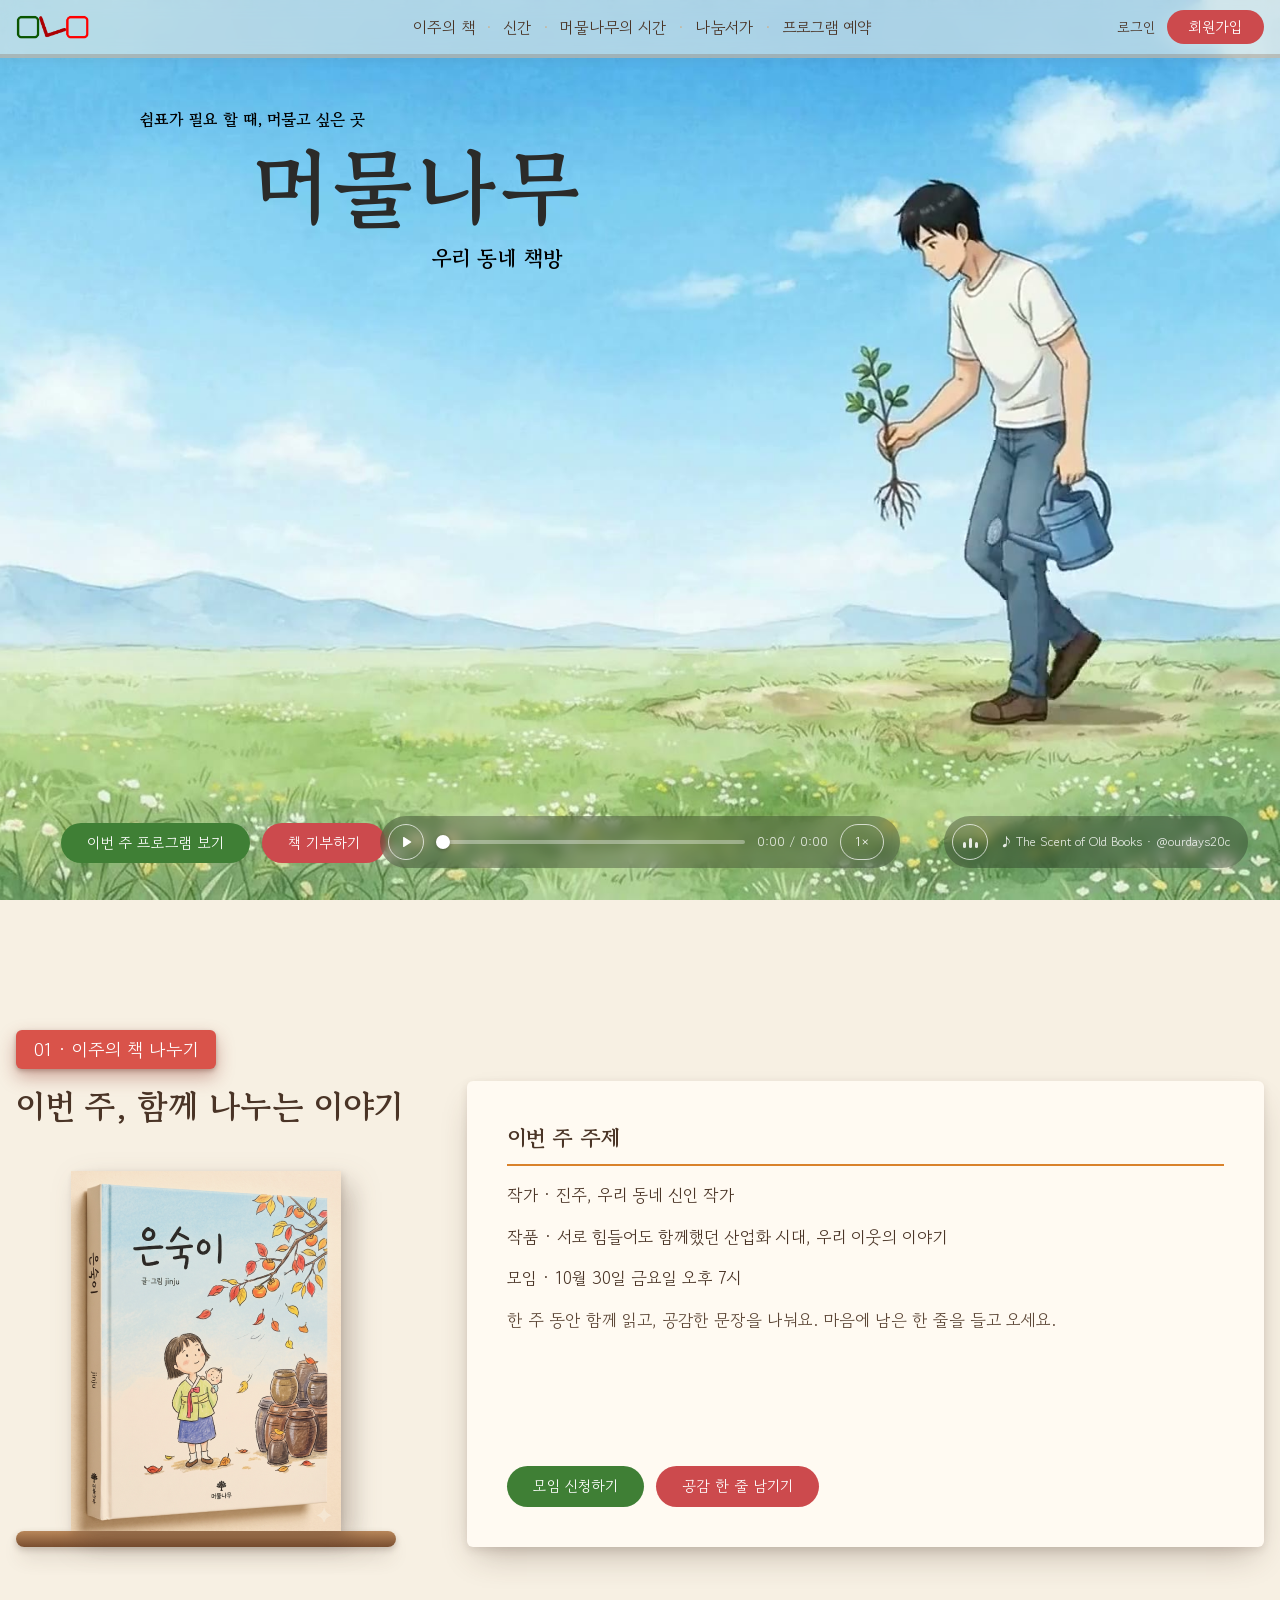
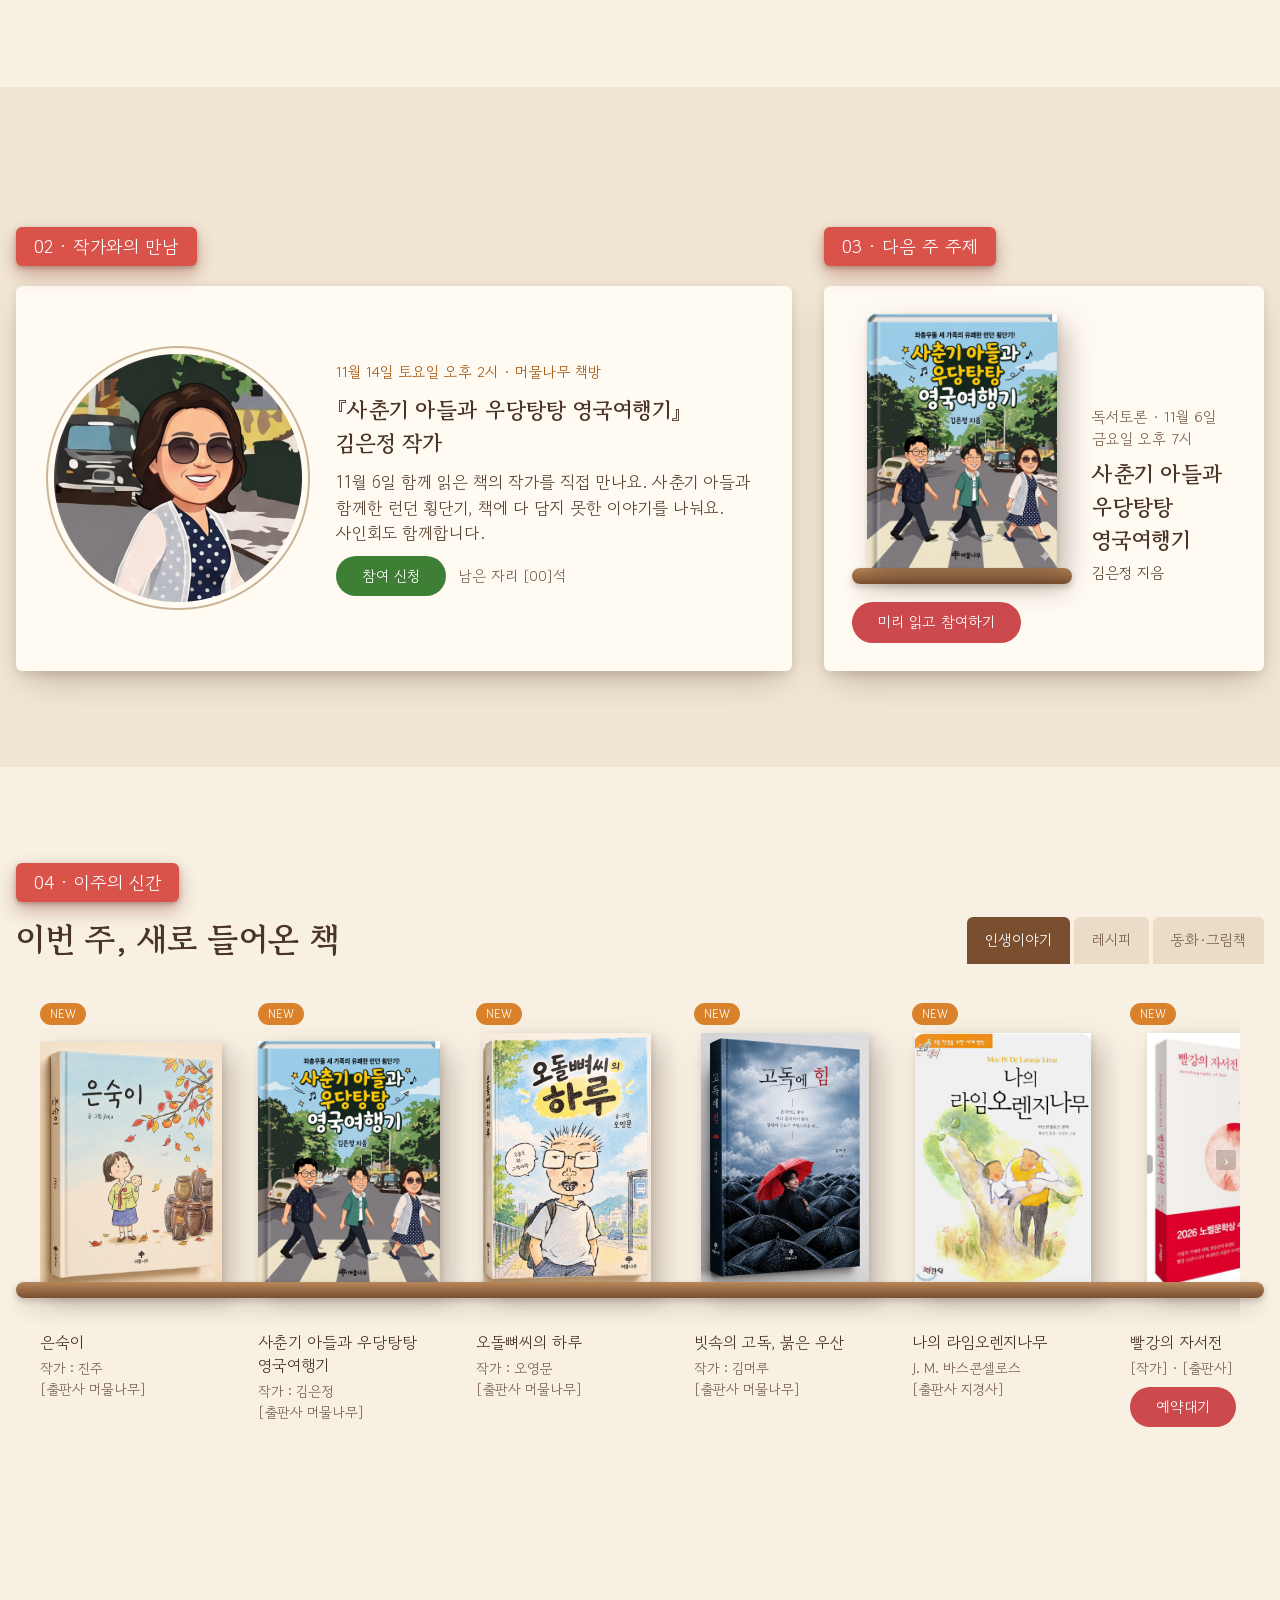
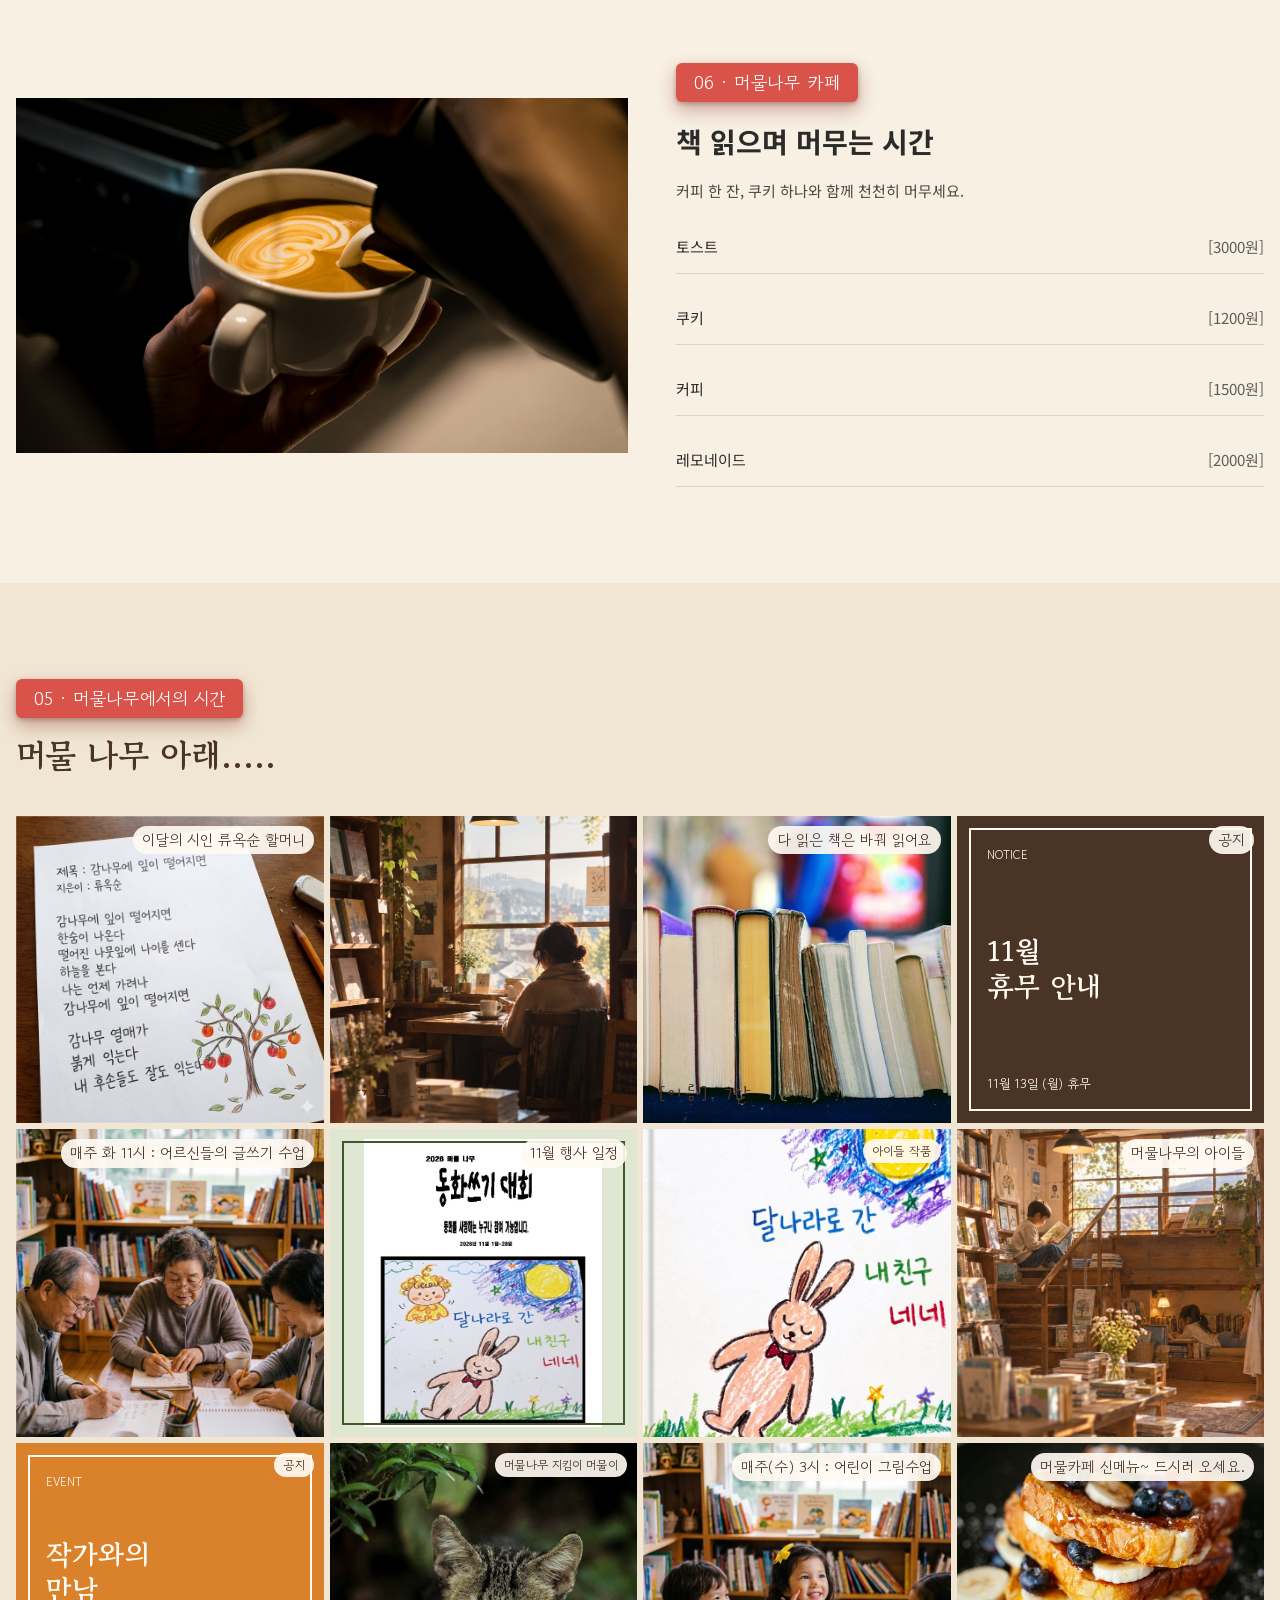
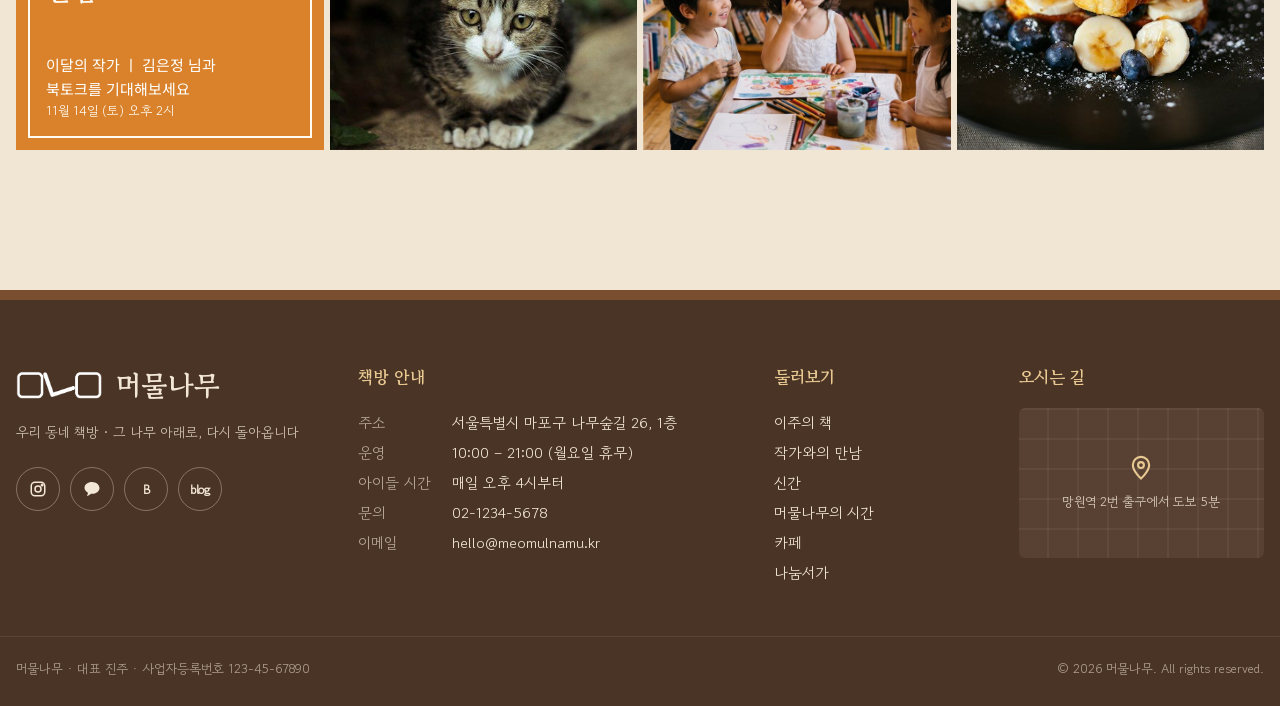
==== index.html @ c55bb8bb "Hero: transparent header band, video controls, keep sky in frame - Header floats over the hero as a " ====
<!doctype html>
<html lang="ko">
<head>
  <meta charset="utf-8">
  <meta name="viewport" content="width=device-width, initial-scale=1">
  <title>머물나무 · 우리 동네 책방</title>
  <meta name="description" content="쉼표가 필요할 때 머물고 싶은 곳, 우리 동네 책방 머물나무">
  <link rel="preconnect" href="https://fonts.googleapis.com">
  <link rel="preconnect" href="https://fonts.gstatic.com" crossorigin>
  <link href="https://fonts.googleapis.com/css2?family=Gowun+Batang:wght@400;700&family=Gowun+Dodum&family=Gaegu&family=Noto+Sans+KR:wght@400;700&display=swap" rel="stylesheet">
  <link rel="stylesheet" href="css/style.css">
</head>
<body>

  <!-- Header -->
  <header class="site-header is-over-hero">
    <div class="container header-inner">
      <a href="#" class="brand" aria-label="머물나무 홈">
        <img src="images/logo/logo-meomul-mark.png" alt="머물나무">
      </a>
      <nav class="gnb" aria-label="주요 메뉴">
        <a href="#this-week">이주의 책</a>
        <a href="#new-books">신간</a>
        <a href="#under-tree">머물나무의 시간</a>
        <a href="#">나눔서가</a>
        <a href="#author">프로그램 예약</a>
      </nav>
      <div class="header-actions">
        <a href="#" class="link-login">로그인</a>
        <a href="#" class="btn btn-red btn-sm">회원가입</a>
      </div>
    </div>
  </header>

  <!-- Hero -->
  <section class="hero">
    <video class="hero-media" autoplay muted loop playsinline preload="auto"
           poster="images/illustrations/hero-video-poster.jpg" aria-hidden="true">
      <source src="videos/hero-meomul-1080-web.mp4" type="video/mp4">
    </video>
    <div class="hero-copy">
      <p class="hero-tagline">쉼표가 필요 할 때, 머물고 싶은 곳</p>
      <h1 class="hero-title">머물나무</h1>
      <p class="hero-sub">우리 동네 책방</p>
    </div>
    <div class="hero-actions">
      <a href="#under-tree" class="btn btn-green">이번 주 프로그램 보기</a>
      <a href="#" class="btn btn-red">책 기부하기</a>
    </div>
    <button type="button" class="sound-bar" aria-pressed="false" aria-label="소리 켜기" title="소리 켜기">
      <span class="sound-icon" aria-hidden="true"><i></i><i></i><i></i></span>
      <span class="sound-info"><span>♪ The Scent of Old Books · @ourdays20c</span></span>
    </button>
    <audio class="hero-audio" src="videos/the-scent-of-old-books.mp3" loop preload="metadata"></audio>
    <div class="video-bar">
      <button type="button" class="vb-play" aria-label="영상 일시정지" title="일시정지">
        <svg class="i-pause" width="14" height="14" viewBox="0 0 24 24" fill="currentColor" aria-hidden="true"><rect x="5" y="4" width="5" height="16" rx="1"/><rect x="14" y="4" width="5" height="16" rx="1"/></svg>
        <svg class="i-play" width="14" height="14" viewBox="0 0 24 24" fill="currentColor" aria-hidden="true"><path d="M7 4.5v15a1 1 0 0 0 1.5.86l12-7.5a1 1 0 0 0 0-1.72l-12-7.5A1 1 0 0 0 7 4.5z"/></svg>
      </button>
      <input type="range" class="vb-seek" min="0" max="1000" value="0" step="1" aria-label="영상 위치">
      <span class="vb-time">0:00 / 0:00</span>
      <button type="button" class="vb-speed" aria-label="재생 속도 1배" title="재생 속도">1×</button>
    </div>
  </section>

  <!-- 01 This week -->
  <section id="this-week" class="section section-cream">
    <div class="container week-layout">
      <div class="week-left">
        <span class="label">01 · 이주의 책 나누기</span>
        <h2 class="section-title">이번 주, 함께 나누는 이야기</h2>
        <div class="shelf-book">
          <img src="images/books/book-eunsuki.png" alt="은숙이 표지">
          <div class="shelf"></div>
        </div>
      </div>
      <div class="card week-card">
        <h3 class="week-card-title">이번 주 주제</h3>
        <ul class="week-info">
          <li>작가 · 진주, 우리 동네 신인 작가</li>
          <li>작품 · 서로 힘들어도 함께했던 산업화 시대, 우리 이웃의 이야기</li>
          <li>모임 · 10월 30일 금요일 오후 7시</li>
          <li>한 주 동안 함께 읽고, 공감한 문장을 나눠요. 마음에 남은 한 줄을 들고 오세요.</li>
        </ul>
        <div class="btn-row">
          <a href="#" class="btn btn-green">모임 신청하기</a>
          <a href="#" class="btn btn-red">공감 한 줄 남기기</a>
        </div>
      </div>
    </div>
  </section>

  <!-- 02 Author / 03 Next week -->
  <section id="author" class="section section-sand">
    <div class="container author-layout">
      <div>
        <span class="label">02 · 작가와의 만남</span>
        <div class="card author-card">
          <img class="author-photo" src="images/illustrations/author-kim-eunjeong.png" alt="김은정 작가 일러스트">
          <div class="author-body">
            <p class="meta">11월 14일 토요일 오후 2시 · 머물나무 책방</p>
            <h3 class="card-title">『사춘기 아들과 우당탕탕 영국여행기』<br>김은정 작가</h3>
            <p class="desc">11월 6일 함께 읽은 책의 작가를 직접 만나요. 사춘기 아들과 함께한 런던 횡단기, 책에 다 담지 못한 이야기를 나눠요. 사인회도 함께합니다.</p>
            <div class="btn-row">
              <a href="#" class="btn btn-green">참여 신청</a>
              <span class="seats">남은 자리 [00]석</span>
            </div>
          </div>
        </div>
      </div>

      <div>
        <span class="label">03 · 다음 주 주제</span>
        <div class="card next-card">
          <div class="next-top">
            <div class="shelf-book shelf-book-sm">
              <img src="images/books/book-uk-travel.png" alt="사춘기 아들과 우당탕탕 영국여행기 표지">
              <div class="shelf"></div>
            </div>
            <div class="next-info">
              <p class="meta">독서토론 · 11월 6일 금요일 오후 7시</p>
              <h3 class="card-title">사춘기 아들과 우당탕탕 영국여행기</h3>
              <p class="author-name">김은정 지음</p>
            </div>
          </div>
          <a href="#" class="btn btn-red">미리 읽고 참여하기</a>
        </div>
      </div>
    </div>
  </section>

  <!-- 04 New books -->
  <section id="new-books" class="section section-cream">
    <div class="container">
      <div class="section-head">
        <div>
          <span class="label">04 · 이주의 신간</span>
          <h2 class="section-title">이번 주, 새로 들어온 책</h2>
        </div>
        <div class="book-tabs" role="tablist">
          <button type="button" class="book-tab is-active" data-cat="life">인생이야기</button>
          <button type="button" class="book-tab" data-cat="recipe">레시피</button>
          <button type="button" class="book-tab" data-cat="kids">동화·그림책</button>
        </div>
      </div>

      <div class="bookshelf">
        <div class="book-track">
          <article class="book" data-cat="life">
            <span class="badge-new">NEW</span>
            <div class="book-cover"><img src="images/books/book-eunsuki.png" alt=""></div>
            <h3>은숙이</h3>
            <p>작가 : 진주<br>[출판사 머물나무]</p>
          </article>
          <article class="book" data-cat="life">
            <span class="badge-new">NEW</span>
            <div class="book-cover"><img src="images/books/book-uk-travel.png" alt=""></div>
            <h3>사춘기 아들과 우당탕탕 영국여행기</h3>
            <p>작가 : 김은정<br>[출판사 머물나무]</p>
          </article>
          <article class="book" data-cat="life">
            <span class="badge-new">NEW</span>
            <div class="book-cover"><img src="images/books/book-odolbbyeo-morning.png" alt=""></div>
            <h3>오돌뼈씨의 하루</h3>
            <p>작가 : 오영문<br>[출판사 머물나무]</p>
          </article>
          <article class="book" data-cat="life">
            <span class="badge-new">NEW</span>
            <div class="book-cover"><img src="images/books/book-red-umbrella.png" alt=""></div>
            <h3>빗속의 고독, 붉은 우산</h3>
            <p>작가 : 김머루<br>[출판사 머물나무]</p>
          </article>
          <article class="book" data-cat="life">
            <span class="badge-new">NEW</span>
            <div class="book-cover"><img src="images/books/book-sweet-orange-tree.png" alt=""></div>
            <h3>나의 라임오렌지나무</h3>
            <p>J. M. 바스콘셀로스<br>[출판사 지경사]</p>
          </article>
          <article class="book" data-cat="life">
            <span class="badge-new">NEW</span>
            <div class="book-cover"><img src="images/books/book-autobiography-of-red.png" alt=""></div>
            <h3>빨강의 자서전</h3>
            <p>[작가] · [출판사]</p>
            <a href="#" class="btn btn-red">예약대기</a>
          </article>
          <article class="book" data-cat="kids">
            <span class="badge-new">NEW</span>
            <div class="book-cover"><img src="images/books/book-petit-nicolas.png" alt=""></div>
            <h3>앙코르 꼬마 니콜라</h3>
            <p>르네 고시니 · 장자크 상페<br>[출판사 문학동네]</p>
          </article>
          <article class="book" data-cat="life">
            <span class="badge-new">NEW</span>
            <div class="book-cover"><img src="images/books/book-boys-into-literature.png" alt=""></div>
            <h3>이렇게까지 문학에 빠진 소년들</h3>
            <p>[작가] · [출판사]</p>
          </article>
          <article class="book" data-cat="recipe">
            <span class="badge-new">NEW</span>
            <div class="book-cover"><img src="images/books/book-snail-restaurant.png" alt=""></div>
            <h3>달팽이 식당</h3>
            <p>오가와 이토<br>[출판사]</p>
          </article>
        </div>
        <button type="button" class="shelf-next" aria-label="다음 책 보기">›</button>
        <div class="shelf shelf-long"></div>
      </div>
      <p class="empty-msg" hidden>이 분류의 신간은 곧 채워질 예정이에요.</p>
    </div>
  </section>

  <!-- 06 Cafe -->
  <section id="cafe" class="section section-cream cafe">
    <div class="cafe-layout">
      <div class="cafe-photo">
        <img src="images/photos/cafe-latte-art.png" alt="라떼 아트를 그리는 커피 한 잔">
      </div>
      <div class="cafe-body">
        <span class="label">06 · 머물나무 카페</span>
        <h2 class="cafe-title">책 읽으며 머무는 시간</h2>
        <p class="cafe-lead">커피 한 잔, 쿠키 하나와 함께 천천히 머무세요.</p>
        <ul class="menu-list">
          <li><span>토스트</span><span>[3000원]</span></li>
          <li><span>쿠키</span><span>[1200원]</span></li>
          <li><span>커피</span><span>[1500원]</span></li>
          <li><span>레모네이드</span><span>[2000원]</span></li>
        </ul>
      </div>
    </div>
  </section>

  <!-- 05 Under the tree -->
  <section id="under-tree" class="section section-sand under-tree">
    <div class="container">
      <span class="label">05 · 머물나무에서의 시간</span>
      <h2 class="section-title">머물 나무 아래.....</h2>

      <div class="tile-grid">
        <article class="tile">
          <img src="images/tiles/tile-program-grandma-poem.jpg" alt="류옥순 할머니가 쓴 시 「감나무에 잎이 떨어지면」">
          <span class="tag tag-lg">이달의 시인 류옥순 할머니</span>
        </article>
        <article class="tile">
          <img src="images/tiles/tile-stay-window-reading.jpg" alt="창가에 앉아 책을 읽는 손님">
          <p class="hand">창가의 오전</p>
        </article>
        <article class="tile">
          <img src="images/tiles/tile-kids-book-swap.jpg" alt="나란히 꽂힌 헌책들">
          <span class="tag tag-lg">다 읽은 책은 바꿔 읽어요</span>
          <p class="hand">[이름], 7살</p>
        </article>
        <article class="tile tile-poster t-dark">
          <span class="tag tag-lg">공지</span>
          <p class="tile-kicker">NOTICE</p>
          <h3>11월<br>휴무 안내</h3>
          <p class="tile-foot">11월 13일 (월) 휴무</p>
        </article>

        <article class="tile">
          <img src="images/tiles/tile-stay-seniors-writing-class.jpg" alt="책방에서 글쓰기 수업을 하는 어르신들">
          <span class="tag tag-lg">매주 화 11시 : 어르신들의 글쓰기 수업</span>
        </article>
        <article class="tile tile-contest">
          <img src="images/tiles/tile-program-fairytale-contest.jpg" alt="2026 머물나무 동화쓰기 대회 포스터">
          <span class="tag tag-lg">11월 행사 일정</span>
        </article>
        <article class="tile">
          <img src="images/tiles/tile-kids-rabbit-drawing.jpg" alt="아이가 그린 「달나라로 간 내 친구 네네」 토끼 그림">
          <span class="tag">아이들 작품</span>
        </article>
        <article class="tile">
          <img src="images/tiles/tile-stay-kids-reading-loft.jpg" alt="책방 다락에서 책을 읽는 아이들">
          <span class="tag tag-lg">머물나무의 아이들</span>
        </article>

        <article class="tile tile-poster t-orange">
          <span class="tag">공지</span>
          <p class="tile-kicker">EVENT</p>
          <h3>작가와의<br>만남</h3>
          <p class="tile-note">이달의 작가 ㅣ 김은정 님과<br>북토크를 기대해보세요</p>
          <p class="tile-foot">11월 14일 (토) 오후 2시</p>
        </article>
        <article class="tile">
          <img src="images/tiles/tile-kids-cat-meomuri.jpg" alt="책방 고양이 머물이">
          <span class="tag">머물나무 지킴이 머물이</span>
        </article>
        <article class="tile">
          <img src="images/tiles/tile-program-kids-drawing-class.jpg" alt="그림 수업 중인 아이들">
          <span class="tag tag-lg">매주(수) 3시 : 어린이 그림수업</span>
        </article>
        <article class="tile">
          <img src="images/tiles/tile-stay-cafe-french-toast.jpg" alt="블루베리와 바나나를 올린 프렌치토스트">
          <span class="tag tag-lg">머물카페 신메뉴~ 드시러 오세요.</span>
        </article>
      </div>
    </div>
  </section>

  <!-- Footer -->
  <footer class="site-footer">
    <div class="container footer-inner">
      <div class="footer-col footer-about">
        <a href="#" class="footer-logo">
          <img src="images/logo/logo-meomul-mark.png" alt="">
          <span>머물나무</span>
        </a>
        <p class="footer-slogan">우리 동네 책방 · 그 나무 아래로, 다시 돌아옵니다</p>
        <ul class="footer-social">
          <li>
            <a href="#" aria-label="인스타그램 @meomul_namu" title="인스타그램">
              <svg width="18" height="18" viewBox="0 0 24 24" fill="none" stroke="currentColor" stroke-width="2" aria-hidden="true"><rect x="3" y="3" width="18" height="18" rx="5"/><circle cx="12" cy="12" r="4"/><circle cx="17.5" cy="6.5" r="1" fill="currentColor"/></svg>
            </a>
          </li>
          <li>
            <a href="#" aria-label="카카오톡 채널" title="카카오톡 채널">
              <svg width="20" height="20" viewBox="0 0 24 24" fill="currentColor" aria-hidden="true"><path d="M12 3.5c-5 0-9 3.1-9 7 0 2.5 1.7 4.7 4.2 6l-1 3.6c-.1.3.3.6.6.4l4.2-2.8c.3 0 .7.1 1 .1 5 0 9-3.1 9-7s-4-7.3-9-7.3z"/></svg>
            </a>
          </li>
          <li>
            <a href="#" aria-label="네이버 밴드" title="네이버 밴드">
              <span class="social-text">B</span>
            </a>
          </li>
          <li>
            <a href="#" aria-label="네이버 블로그" title="블로그">
              <span class="social-text">blog</span>
            </a>
          </li>
        </ul>
      </div>

      <div class="footer-col">
        <h2 class="footer-title">책방 안내</h2>
        <dl class="footer-info">
          <div><dt>주소</dt><dd>서울특별시 마포구 나무숲길 26, 1층</dd></div>
          <div><dt>운영</dt><dd>10:00 – 21:00 (월요일 휴무)</dd></div>
          <div><dt>아이들 시간</dt><dd>매일 오후 4시부터</dd></div>
          <div><dt>문의</dt><dd><a href="tel:0212345678">02-1234-5678</a></dd></div>
          <div><dt>이메일</dt><dd><a href="mailto:hello@meomulnamu.kr">hello@meomulnamu.kr</a></dd></div>
        </dl>
      </div>

      <div class="footer-col">
        <h2 class="footer-title">둘러보기</h2>
        <ul class="footer-links">
          <li><a href="#this-week">이주의 책</a></li>
          <li><a href="#author">작가와의 만남</a></li>
          <li><a href="#new-books">신간</a></li>
          <li><a href="#under-tree">머물나무의 시간</a></li>
          <li><a href="#cafe">카페</a></li>
          <li><a href="#">나눔서가</a></li>
        </ul>
      </div>

      <div class="footer-col">
        <h2 class="footer-title">오시는 길</h2>
        <a href="#" class="footer-map" aria-label="지도에서 머물나무 위치 보기">
          <svg width="28" height="28" viewBox="0 0 24 24" fill="none" stroke="currentColor" stroke-width="1.8" aria-hidden="true"><path d="M12 21s-7-6.2-7-11.5A7 7 0 0 1 19 9.5C19 14.8 12 21 12 21z"/><circle cx="12" cy="9.5" r="2.5"/></svg>
          <span>망원역 2번 출구에서 도보 5분</span>
        </a>
      </div>
    </div>

    <div class="container footer-bottom">
      <p>머물나무 · 대표 진주 · 사업자등록번호 123-45-67890</p>
      <p>© 2026 머물나무. All rights reserved.</p>
    </div>
  </footer>

  <script src="js/main.js"></script>
</body>
</html>
---- css/style.css ----
/* ===== Tokens ===== */
:root {
  --cream: #f7f0e3;
  --sand: #f1e6d4;
  --card: #fffaf2;
  --ink: #4a3426;
  --ink-body: #5c4636;
  --ink-soft: #7a6150;
  --brown: #7a4f30;
  --brown-dark: #4a3426;
  --olive: #5f7a3c;
  --green: #0a5500;
  --red: #ac0004;
  --orange: #d9822b;
  --line: #e4d6c2;

  --serif: "Gowun Batang", serif;
  --sans: "Gowun Dodum", "Apple SD Gothic Neo", "Malgun Gothic", sans-serif;
  --noto: "Noto Sans KR", "Apple SD Gothic Neo", "Malgun Gothic", sans-serif;
  --hand: "Gaegu", cursive;

  --container: 1320px;
  --radius: 6px;
  /* buttons: green = main action, red = secondary action */
  --btn-green: #3f7f35;
  --btn-red: #cc4a4d;
  --label-bg: #d9534a;
  /* elevation: card > book cover > shelf */
  --shadow-card: 0 16px 32px -10px rgba(74, 51, 38, .32), 0 3px 8px rgba(74, 51, 38, .12);
  --shadow-book: drop-shadow(10px 12px 14px rgba(74, 51, 38, .26)) drop-shadow(2px 3px 3px rgba(74, 51, 38, .16));
  --shadow-shelf: 0 12px 20px -6px rgba(74, 51, 38, .45), 0 3px 6px rgba(74, 51, 38, .25);
  --shadow-label: 0 8px 18px rgba(140, 45, 35, .38), 0 2px 4px rgba(74, 51, 38, .3);
  --header-h: 58px; /* incl. 4px bottom border */
}

/* ===== Base ===== */
*, *::before, *::after { box-sizing: border-box; }
html { scroll-behavior: smooth; }
body {
  overflow-x: clip;
  margin: 0;
  background: var(--cream);
  color: var(--ink);
  font-family: var(--sans);
  font-size: 16px;
  line-height: 1.5;
  word-break: keep-all;
  -webkit-font-smoothing: antialiased;
}
img { display: block; max-width: 100%; }
a { color: inherit; text-decoration: none; }
button { font: inherit; color: inherit; cursor: pointer; }
h1, h2, h3, p, ul, ol { margin: 0; }
ul, ol { padding: 0; list-style: none; }

.container {
  width: 100%;
  max-width: calc(var(--container) + 32px);
  margin: 0 auto;
  padding: 0 16px;
}

/* ===== Buttons ===== */
.btn {
  display: inline-flex;
  align-items: center;
  justify-content: center;
  padding: 9px 26px;
  border: 0;
  border-radius: 999px;
  font-size: 15px;
  line-height: 1.5;
  color: #fff;
  white-space: nowrap;
  transition: background .2s, transform .2s;
}
.btn:hover { transform: translateY(-1px); }
.btn-sm { padding: 6px 22px; } /* compact: header */
.btn-green { background: var(--btn-green); }
.btn-green:hover { background: var(--green); }
.btn-red { background: var(--btn-red); }
.btn-red:hover { background: var(--red); }
.btn-row { display: flex; flex-wrap: wrap; align-items: center; gap: 12px; }

/* ===== Labels & titles ===== */
/* every section label: same size, softly rounded, lifted */
.label {
  display: inline-block;
  padding: 6px 18px;
  border-radius: 6px;
  background: var(--label-bg);
  color: #fff;
  font-family: var(--sans);
  font-size: 18px;
  line-height: 1.5;
  box-shadow: var(--shadow-label);
}
.section-title {
  margin-top: 12px;
  font-family: var(--serif);
  font-weight: 700;
  font-size: clamp(28px, 2.6vw, 40px);
  line-height: 1.5;
  color: var(--ink);
}
.section-head {
  display: flex;
  justify-content: space-between;
  align-items: flex-end;
  gap: 24px;
  flex-wrap: wrap;
}

/* ===== Sections ===== */
.section { position: relative; padding: 130px 0 140px; }
.section-cream { background: var(--cream); }
.section-sand { background: var(--sand); }
.card {
  background: var(--card);
  border-radius: var(--radius);
  box-shadow: var(--shadow-card);
}
/* card text: title 22 > body 17 > meta 15 */
.card-title {
  font-family: var(--serif);
  font-weight: 700;
  font-size: 22px;
  line-height: 1.5;
}
.meta { color: #a65a14; font-size: 15px; }

/* ===== Header ===== */
.site-header {
  position: sticky;
  top: 0;
  z-index: 50;
  background: var(--cream);
  border-bottom: 4px solid var(--brown);
  transition: background .3s, border-color .3s, box-shadow .3s, backdrop-filter .3s;
}
/* over the hero the header is see-through; it turns solid once the hero scrolls away */
.site-header.is-over-hero {
  /* translucent cream band so the video shows through */
  background: rgba(247, 240, 227, .55);
  -webkit-backdrop-filter: blur(8px);
  backdrop-filter: blur(8px);
  border-bottom-color: rgba(122, 79, 48, .25);
  box-shadow: 0 2px 12px rgba(74, 51, 38, .08);
}
.header-inner {
  display: flex;
  align-items: center;
  justify-content: space-between;
  gap: 24px;
  height: calc(var(--header-h) - 4px);
}
.brand { flex: 0 0 151px; }
.brand img { width: 73px; height: 24px; object-fit: contain; }
.gnb { display: flex; align-items: center; gap: 14px; }
.gnb a { font-size: 17px; line-height: 1.5; color: var(--ink); white-space: nowrap; }
.gnb a + a::before {
  content: "·";
  margin-right: 14px;
  color: #c9b394;
}
.gnb a:hover { color: var(--green); }
.header-actions { display: flex; align-items: center; gap: 12px; }
.link-login { font-size: 14px; }

/* ===== Hero ===== */
.hero {
  position: relative;
  /* fills the whole screen; slides up under the transparent header */
  margin-top: calc(-1 * var(--header-h));
  height: 100vh;
  height: 100svh;
  min-height: 420px;
  width: 100%;
  overflow: hidden;
  background: #9fcdf0;
}
.hero-media {
  position: absolute;
  inset: 0;
  width: 100%;
  height: 100%;
  object-fit: cover;
  /* show the sky in full; any cropping comes off the ground at the bottom */
  object-position: 50% 0%;
}
/* positions follow the 1920×1080 frame, expressed in vw so they scale with it */
.hero-copy {
  position: absolute;
  left: 10.94vw;
  top: 8.33vw;
  z-index: 2;
}
.hero-tagline {
  font-family: var(--serif);
  font-weight: 700;
  font-size: clamp(16px, 1.25vw, 24px);
  line-height: 1.5;
  color: #000;
}
.hero-title {
  margin: 1.04vw 0 0 8.85vw;
  font-family: var(--serif);
  font-weight: 700;
  font-size: clamp(56px, 6.67vw, 128px);
  line-height: 1;
  letter-spacing: .04em;
  color: #2b2b29;
}
.hero-sub {
  margin: 1.25vw 0 0 22.8vw;
  font-family: var(--serif);
  font-weight: 700;
  font-size: clamp(18px, 1.67vw, 32px);
  line-height: 1.25;
  color: #000;
}
.hero-actions {
  position: absolute;
  left: 61px;
  bottom: 37px;
  z-index: 3;
  display: flex;
  gap: 12px;
}

/* Sound bar (Figma: SoundBar, State=Off / On) */
.sound-bar {
  position: absolute;
  right: 32px;
  bottom: 32px;
  z-index: 3;
  display: flex;
  align-items: center;
  gap: 12px;
  padding: 8px 18px 8px 8px;
  border: 0;
  border-radius: 999px;
  background: rgba(0, 0, 0, .28);
  -webkit-backdrop-filter: blur(6px);
  backdrop-filter: blur(6px);
  transition: background .2s;
}
.sound-icon {
  display: flex;
  align-items: flex-end;
  justify-content: center;
  gap: 3px;
  width: 36px;
  height: 36px;
  padding-bottom: 11px;
  border: 1.5px solid rgba(255, 255, 255, .7);
  border-radius: 18px;
  transition: background .2s, border-color .2s;
}
.sound-icon i {
  width: 3px;
  height: 6px;
  border-radius: 1.5px;
  background: #fff;
  opacity: .85;
}
.sound-icon i:nth-child(2) { height: 10px; }
.sound-info {
  width: 230px;
  height: 20px;
  overflow: hidden;
  font-size: 13px;
  line-height: 20px;
  text-align: left;
  color: rgba(255, 255, 255, .85);
  white-space: nowrap;
}
.sound-info span { display: inline-block; }
.sound-bar[aria-pressed="true"] { background: rgba(0, 0, 0, .36); }
.sound-bar[aria-pressed="true"] .sound-icon { background: #fff; border-color: #fff; }
.sound-bar[aria-pressed="true"] .sound-icon i {
  background: #2b2b29;
  opacity: 1;
  animation: eq .9s ease-in-out infinite alternate;
}
.sound-bar[aria-pressed="true"] .sound-icon i:nth-child(1) { height: 8px; }
.sound-bar[aria-pressed="true"] .sound-icon i:nth-child(2) { height: 14px; animation-delay: -.3s; }
.sound-bar[aria-pressed="true"] .sound-icon i:nth-child(3) { height: 10px; animation-delay: -.6s; }
.sound-bar[aria-pressed="true"] .sound-info { color: #fff; }
.sound-bar[aria-pressed="true"] .sound-info span { animation: marquee 12s linear infinite; }
/* Hero video controls (bottom centre) */
.video-bar {
  position: absolute;
  left: 50%;
  bottom: 32px;
  z-index: 3;
  display: flex;
  align-items: center;
  gap: 12px;
  width: min(520px, calc(100% - 32px));
  padding: 8px 16px 8px 8px;
  border-radius: 999px;
  background: rgba(0, 0, 0, .28);
  -webkit-backdrop-filter: blur(6px);
  backdrop-filter: blur(6px);
  color: #fff;
  transform: translateX(-50%);
}
.vb-play, .vb-speed {
  flex: none;
  display: grid;
  place-items: center;
  height: 36px;
  border: 1.5px solid rgba(255, 255, 255, .7);
  border-radius: 18px;
  background: transparent;
  color: #fff;
  transition: background .2s, color .2s;
}
.vb-play { width: 36px; }
.vb-speed { min-width: 44px; padding: 0 10px; font-size: 13px; }
.vb-play:hover, .vb-speed:hover { background: #fff; color: #2b2b29; }
.vb-play .i-play { display: none; }
.vb-play.is-paused .i-play { display: block; }
.vb-play.is-paused .i-pause { display: none; }
.vb-time { flex: none; font-size: 13px; font-variant-numeric: tabular-nums; color: rgba(255, 255, 255, .85); }
.vb-seek {
  flex: 1;
  min-width: 0;
  height: 4px;
  margin: 0;
  border-radius: 2px;
  background: linear-gradient(90deg, #fff var(--p, 0%), rgba(255, 255, 255, .35) var(--p, 0%));
  -webkit-appearance: none;
  appearance: none;
  cursor: pointer;
}
.vb-seek::-webkit-slider-thumb { -webkit-appearance: none; width: 14px; height: 14px; border-radius: 50%; background: #fff; box-shadow: 0 1px 4px rgba(0, 0, 0, .3); }
.vb-seek::-moz-range-thumb { width: 14px; height: 14px; border: 0; border-radius: 50%; background: #fff; }
@keyframes eq { to { transform: scaleY(.45); } }
@keyframes marquee { from { transform: translateX(0); } to { transform: translateX(-100%); } }
@media (prefers-reduced-motion: reduce) {
  .sound-bar[aria-pressed="true"] .sound-icon i,
  .sound-bar[aria-pressed="true"] .sound-info span { animation: none; }
}

/* ===== 01 This week ===== */
.week-layout {
  display: grid;
  grid-template-columns: auto minmax(0, 1fr);
  gap: 64px;
  align-items: stretch;
}
.week-left .shelf-book { width: 380px; margin-top: 40px; }
.shelf-book { display: flex; flex-direction: column; align-items: center; }
.shelf-book img { width: 270px; filter: var(--shadow-book); }
.shelf {
  width: 100%;
  height: 16px;
  border-radius: 8px;
  background: linear-gradient(#b8875a, #7a4f30);
  box-shadow: var(--shadow-shelf);
}
/* card runs from the section title down to the shelf */
.week-card {
  display: flex;
  flex-direction: column;
  gap: 16px;
  margin-top: 51px; /* label (39px) + title gap (12px) */
  padding: 40px;
}
.week-card .btn-row { margin-top: auto; }
.week-card-title {
  padding-bottom: 10px;
  border-bottom: 2px solid var(--orange);
  font-family: var(--serif);
  font-size: 22px;
  font-weight: 700;
}
.week-info { display: flex; flex-direction: column; gap: 16px; font-size: 17px; }
.week-info li:last-child { color: var(--ink-body); }

/* ===== 02/03 Author ===== */
#author { padding: 140px 0 96px; }
.author-layout {
  display: grid;
  grid-template-columns: minmax(0, 1fr) 520px;
  gap: 32px;
}
.author-layout .card { margin-top: 20px; height: calc(100% - 59px); } /* label 39px + 20px gap */
.author-card {
  display: flex;
  align-items: center;
  gap: 28px;
  padding: 32px;
}
.author-photo { flex: 0 0 260px; width: 260px; height: 260px; transform: scale(1.015); }
.author-body { display: flex; flex-direction: column; gap: 10px; }
.desc { color: var(--ink-body); font-size: 17px; }
.seats { color: var(--ink-soft); font-size: 15px; }

.next-card { display: flex; flex-direction: column; align-items: flex-start; gap: 18px; padding: 28px; }
.next-top { display: flex; align-items: flex-end; gap: 20px; width: 100%; }
.shelf-book-sm { flex: 0 0 270px; }
.shelf-book-sm img {
  width: 230px;
  height: 307px;
  object-fit: cover;
}
.next-info { display: flex; flex-direction: column; gap: 6px; }
.next-info .meta { color: var(--ink-soft); font-size: 15px; }
.author-name { color: var(--ink-body); font-size: 15px; }

/* ===== 04 New books ===== */
#new-books { padding: 96px 0; }
.book-tabs { display: flex; gap: 4px; }
.book-tab {
  padding: 12px 18px;
  border: 0;
  border-radius: 6px 6px 0 0;
  background: #eadcc7;
  color: var(--ink-soft);
  font-size: 15px;
}
.book-tab.is-active { background: var(--brown); color: #fff; }
.bookshelf { position: relative; margin-top: 36px; }
.book-track {
  display: grid;
  grid-auto-flow: column;
  grid-auto-columns: 182px;
  gap: 36px;
  overflow-x: auto;
  scroll-snap-type: x mandatory;
  scroll-behavior: smooth;
  margin: 0 24px;
  scrollbar-width: none;
}
.book-track::-webkit-scrollbar { display: none; }
.book { scroll-snap-align: start; }
.book[hidden] { display: none; }
.badge-new {
  display: inline-block;
  padding: 2px 10px;
  border-radius: 999px;
  background: var(--orange);
  color: #fff;
  font-size: 12px;
}
.book-cover {
  display: flex;
  align-items: flex-end;
  height: 252px;
  margin-top: 8px;
}
.book-cover img {
  width: 100%;
  max-height: 252px;
  object-fit: contain;
  object-position: bottom;
  filter: var(--shadow-book);
}
.bookshelf .shelf-long { position: absolute; left: 0; right: 0; top: 282px; }
.book h3 { margin-top: 46px; font-size: 16px; font-weight: 400; line-height: 1.45; }
.book p { margin: 4px 0 4px; color: var(--ink-soft); font-size: 14px; }
.book .btn { margin-top: 4px; }
.shelf-next {
  position: absolute;
  right: 28px;
  top: 150px;
  width: 20px;
  height: 20px;
  padding: 0;
  border: 0;
  border-radius: 3px;
  background: rgba(74, 52, 40, .25);
  color: #fff;
  line-height: 20px;
}
.empty-msg { margin-top: 40px; text-align: center; color: var(--ink-soft); }

/* ===== 06 Cafe ===== */
.cafe { padding: 140px 0 96px; }
.cafe-layout {
  display: flex;
  justify-content: center;
  align-items: center;
  gap: 48px;
  padding: 0 16px;
}
.cafe-photo { flex: 0 1 696px; aspect-ratio: 696 / 403; background: #1c120c; }
.cafe-photo img { width: 100%; height: 100%; object-fit: cover; }
.cafe-body {
  flex: 0 1 668px;
  display: flex;
  flex-direction: column;
  align-items: flex-start;
  gap: 18px;
  font-family: var(--noto);
}
.cafe-title { font-family: var(--noto); font-weight: 700; font-size: 32px; line-height: 1.5; color: #2b2b29; }
.cafe-lead { color: #4a4a45; font-size: 15px; }
.menu-list { display: flex; flex-direction: column; gap: 18px; width: 100%; }
.menu-list li {
  display: flex;
  justify-content: space-between;
  padding: 14px 0;
  border-bottom: 1px solid #d6d6d0;
  font-size: 15px;
  line-height: 1.6;
  color: #2b2b29;
}
.menu-list li span:last-child { color: #5f5f59; }

/* ===== 05 Under the tree ===== */
.under-tree { padding: 96px 0 140px; }
.tile-grid {
  display: grid;
  grid-template-columns: repeat(4, minmax(0, 1fr));
  gap: 6px;
  margin-top: 36px;
}
.tile {
  position: relative;
  aspect-ratio: 1;
  overflow: hidden;
  display: flex;
  flex-direction: column;
  justify-content: space-between;
  padding: 30px;
}
.tile > img {
  position: absolute;
  inset: 0;
  width: 100%;
  height: 100%;
  object-fit: cover;
}
.tag {
  position: absolute;
  top: 10px;
  right: 10px;
  z-index: 1;
  max-width: calc(100% - 20px);
  padding: 3px 9px;
  border-radius: 999px;
  background: rgba(255, 250, 242, .92);
  font-size: 12px;
  line-height: 1.5;
  color: var(--ink);
  white-space: nowrap;
  overflow: hidden;
  text-overflow: ellipsis;
}
.tag-lg { font-size: 15px; }
.hand {
  position: absolute;
  left: 14px;
  bottom: 14px;
  z-index: 1;
  font-family: var(--hand);
  font-size: 20px;
  line-height: 1.5;
  color: var(--ink);
}

/* code-drawn poster tiles (notice / event) */
.tile-poster { color: var(--card); }
.tile-poster::before {
  content: "";
  position: absolute;
  inset: 12px;
  border: 2px solid currentColor;
  pointer-events: none;
}
.tile-kicker { font-size: 12px; }
.tile-poster h3 { font-family: var(--serif); font-weight: 700; font-size: 28px; line-height: 1.25; }
.tile-note { font-family: var(--noto); font-size: 15px; line-height: 1.6; color: #fff; }
.tile-foot { font-size: 13px; }
.t-dark { background: var(--brown-dark); }
.t-orange { background: var(--orange); }
.t-orange h3 { margin-top: auto; margin-bottom: auto; }

/* contest poster sits inside a framed mat */
.tile-contest { background: #dfe6d1; padding: 0; }
.tile-contest::before {
  content: "";
  position: absolute;
  inset: 12px;
  z-index: 1;
  border: 2px solid #3f5a2a;
  pointer-events: none;
}
.tile-contest > img { inset: 10px; width: calc(100% - 20px); height: calc(100% - 20px); object-fit: contain; }

/* ===== Footer ===== */
.site-footer {
  background: var(--brown-dark);
  border-top: 10px solid var(--brown);
  color: #f3e7d8;
  padding: 64px 0 0;
}
.footer-inner {
  display: grid;
  grid-template-columns: 1.2fr 1.5fr .8fr 1fr;
  gap: 48px;
  padding-bottom: 48px;
}
.footer-logo { display: inline-flex; align-items: center; gap: 14px; }
/* header logo turned white so the dark green mark doesn't sink into the brown footer */
.footer-logo img { width: 86px; height: 28px; object-fit: contain; filter: brightness(0) invert(1); }
.footer-logo span { font-family: var(--serif); font-size: 28px; font-weight: 700; }
.footer-slogan { margin-top: 16px; font-size: 14px; opacity: .8; }
.footer-social { display: flex; gap: 10px; margin-top: 24px; }
.footer-social a {
  display: grid;
  place-items: center;
  width: 44px;
  height: 44px;
  border: 1px solid rgba(243, 231, 216, .35);
  border-radius: 50%;
  transition: background .2s, color .2s, border-color .2s;
}
.footer-social a:hover { background: #e9c992; border-color: #e9c992; color: var(--brown-dark); }
.social-text { font-size: 13px; font-weight: 700; letter-spacing: -.02em; }
.footer-title {
  margin-bottom: 18px;
  font-family: var(--serif);
  font-size: 17px;
  font-weight: 700;
  color: #e9c992;
}
.footer-info { margin: 0; }
.footer-info div { display: flex; gap: 14px; font-size: 15px; line-height: 2; }
.footer-info dt { flex: 0 0 80px; opacity: .65; }
.footer-info dd { margin: 0; }
.footer-info a:hover,
.footer-links a:hover { color: #e9c992; }
.footer-links li { font-size: 15px; line-height: 2; }
.footer-map {
  display: flex;
  flex-direction: column;
  align-items: center;
  justify-content: center;
  gap: 10px;
  height: 150px;
  border-radius: 6px;
  background:
    linear-gradient(rgba(74, 50, 38, .25), rgba(74, 50, 38, .25)),
    repeating-linear-gradient(0deg, transparent 0 28px, rgba(243, 231, 216, .07) 28px 30px),
    repeating-linear-gradient(90deg, transparent 0 28px, rgba(243, 231, 216, .07) 28px 30px),
    #5c4637;
  color: #e9c992;
  font-size: 13px;
  text-align: center;
}
.footer-map span { color: #f3e7d8; opacity: .85; }
.footer-bottom {
  display: flex;
  justify-content: space-between;
  flex-wrap: wrap;
  gap: 8px 24px;
  padding-top: 22px;
  padding-bottom: 28px;
  border-top: 1px solid rgba(243, 231, 216, .15);
  font-size: 13px;
  opacity: .6;
}

/* ===== Responsive ===== */
@media (max-width: 1440px) {
  .gnb { gap: 10px; }
  .gnb a + a::before { margin-right: 10px; }
  .gnb a { font-size: 16px; }
}

@media (max-width: 1280px) {
  .author-layout { grid-template-columns: minmax(0, 1fr) 440px; }
  .shelf-book-sm { flex-basis: 220px; }
  .shelf-book-sm img { width: 190px; height: auto; }
  .cafe-title { font-size: 28px; }
}

@media (max-width: 1024px) {
  .gnb { display: none; }
  .week-layout,
  .author-layout { grid-template-columns: minmax(0, 1fr); }
  .shelf-book { max-width: 380px; }
  .week-left .shelf-book { width: 100%; }
  .week-card { margin-top: 0; }
  .cafe-layout { flex-direction: column; align-items: stretch; }
  .cafe-photo { flex-basis: auto; }
  .tile-grid { grid-template-columns: repeat(2, minmax(0, 1fr)); }
  .footer-inner { grid-template-columns: repeat(2, minmax(0, 1fr)); }
}

@media (max-width: 640px) {
  .section, #author, #new-books, .cafe, .under-tree { padding: 72px 0; }
  .brand { flex-basis: auto; }
  .brand img { width: 59px; height: 20px; }
  :root { --header-h: 54px; }
  .hero-media { object-position: 72% center; }
  .hero-copy { left: 16px; top: 40px; }
  .hero-title { margin: 6px 0 0 24px; }
  .hero-sub { margin: 10px 0 0 110px; }
  .hero-actions { left: 16px; bottom: 88px; }
  .btn { padding: 7px 18px; }
  .btn-sm { padding: 5px 16px; }
  .sound-bar { left: 16px; right: auto; bottom: 24px; }
  .video-bar { bottom: 140px; }
  .vb-time { display: none; }
  .sound-info { width: 180px; }
  .author-card { flex-direction: column; align-items: flex-start; padding: 24px 20px; }
  .author-photo { flex-basis: auto; width: 200px; height: 200px; }
  .next-top { flex-direction: column; align-items: flex-start; }
  .shelf-book-sm { flex-basis: auto; width: 100%; }
  .book-track { grid-auto-columns: calc((100% - 20px) / 2); gap: 20px; margin: 0; }
  .book-cover { height: 200px; }
  .book-cover img { max-height: 200px; }
  .bookshelf .shelf-long { top: 230px; }
  .cafe-title { font-size: 24px; }
  .tile { padding: 22px; }
  .tile-poster h3 { font-size: 22px; }
  .tile-note { display: none; }
  .tag, .tag-lg { font-size: 11px; }
  .hand { font-size: 16px; }
  .footer-inner { grid-template-columns: minmax(0, 1fr); gap: 36px; }
  .footer-bottom { flex-direction: column; }
}
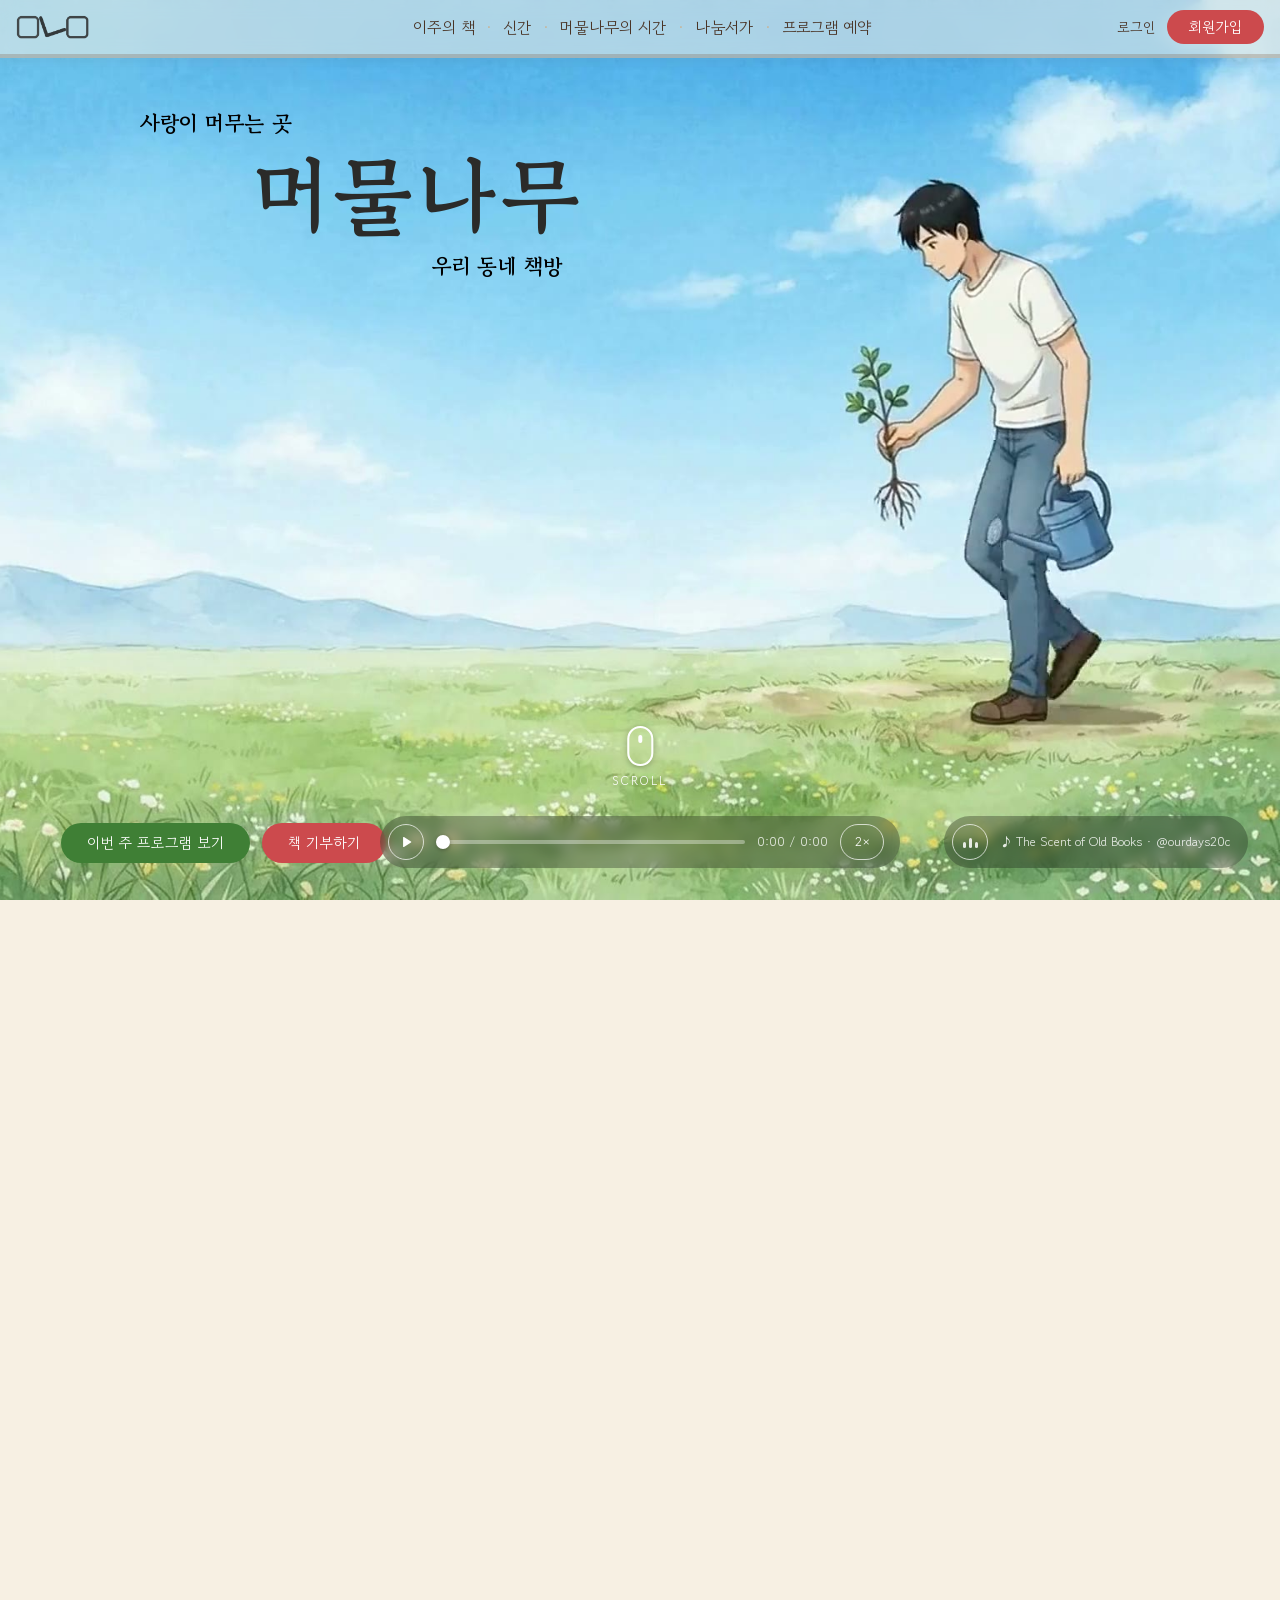
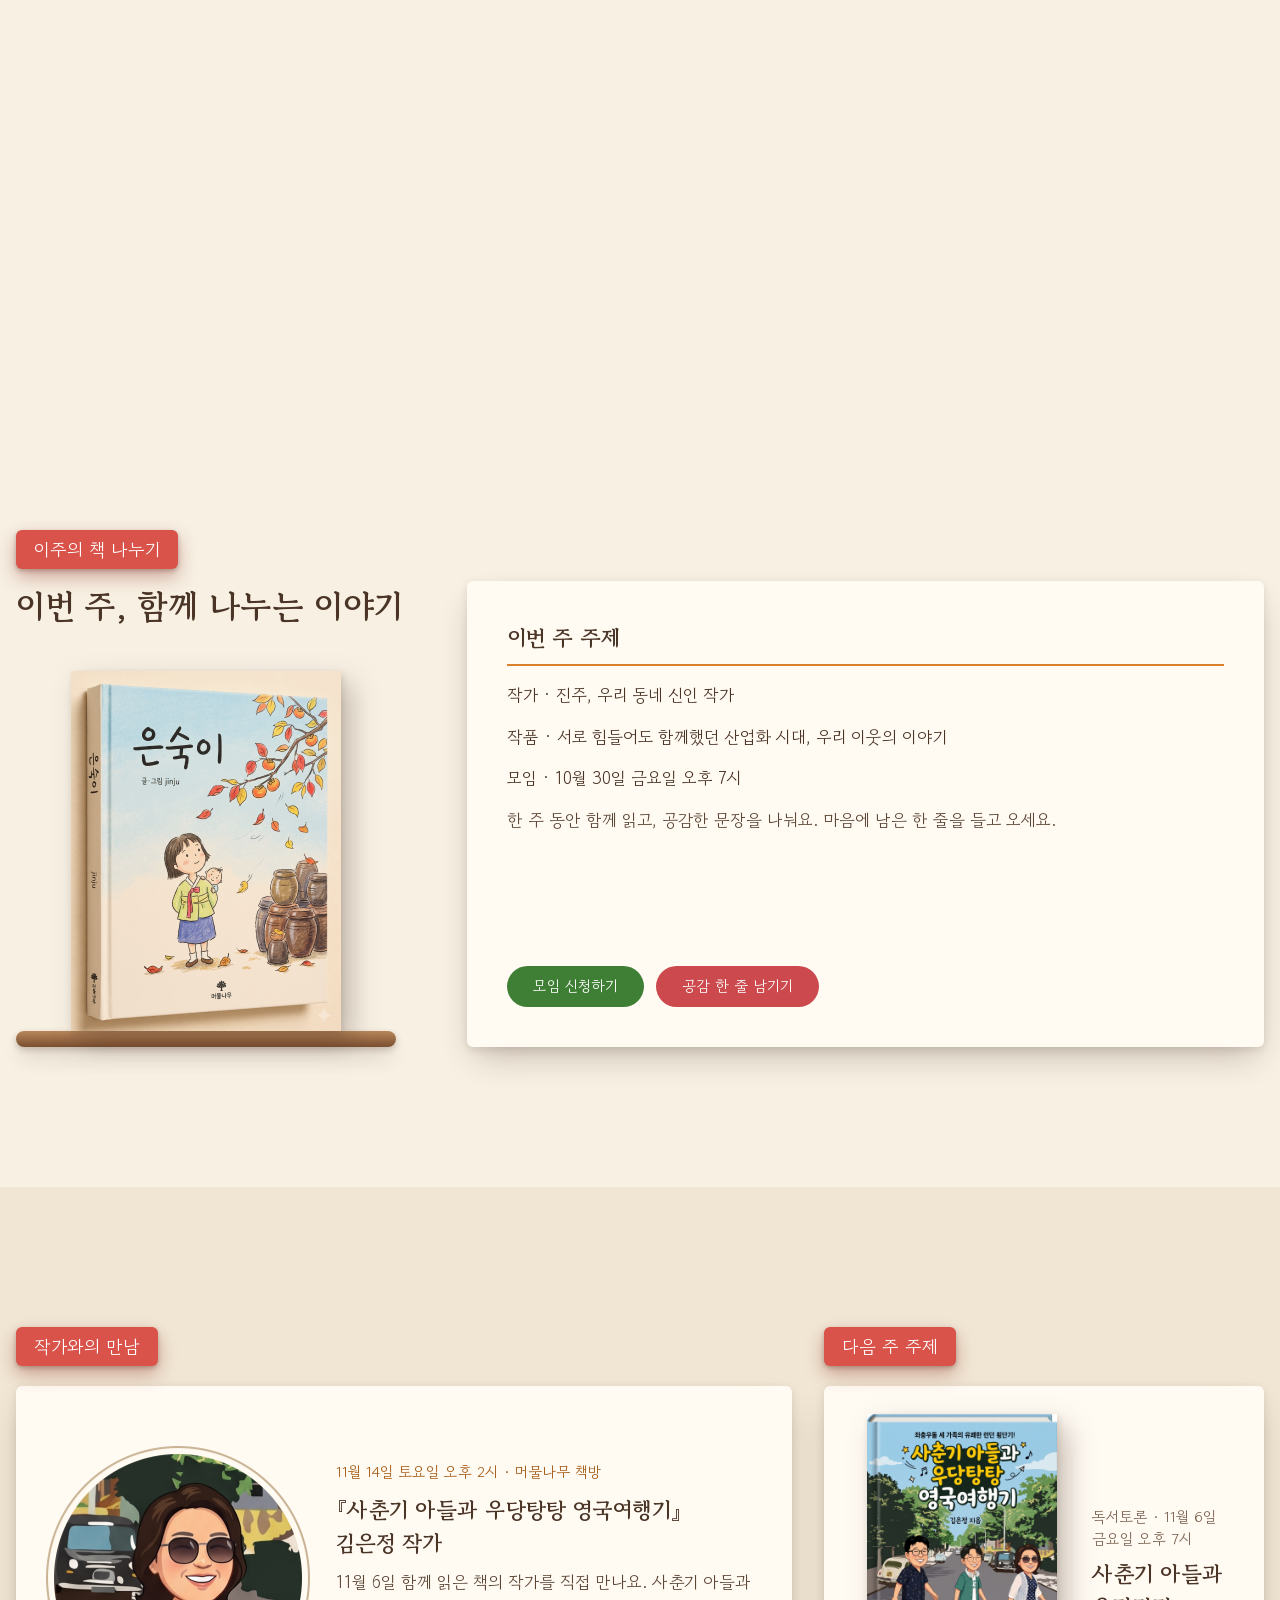
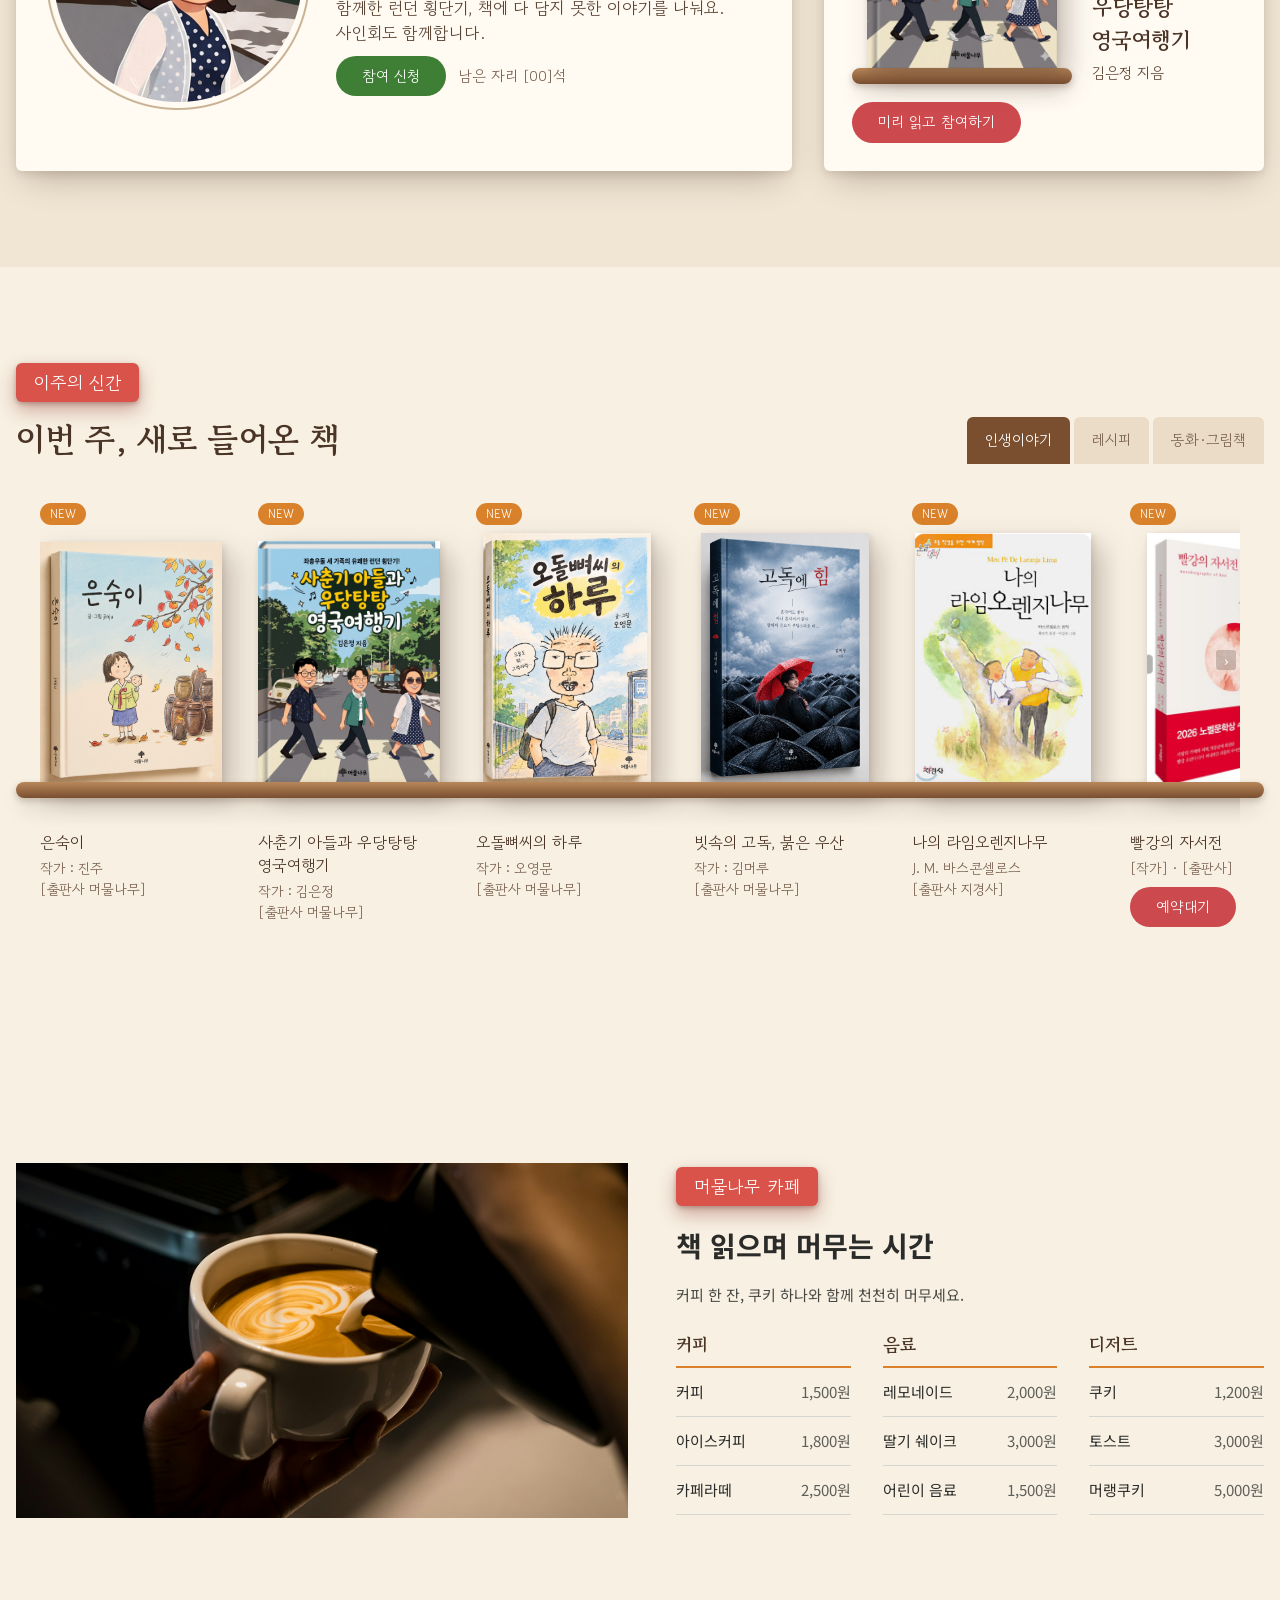
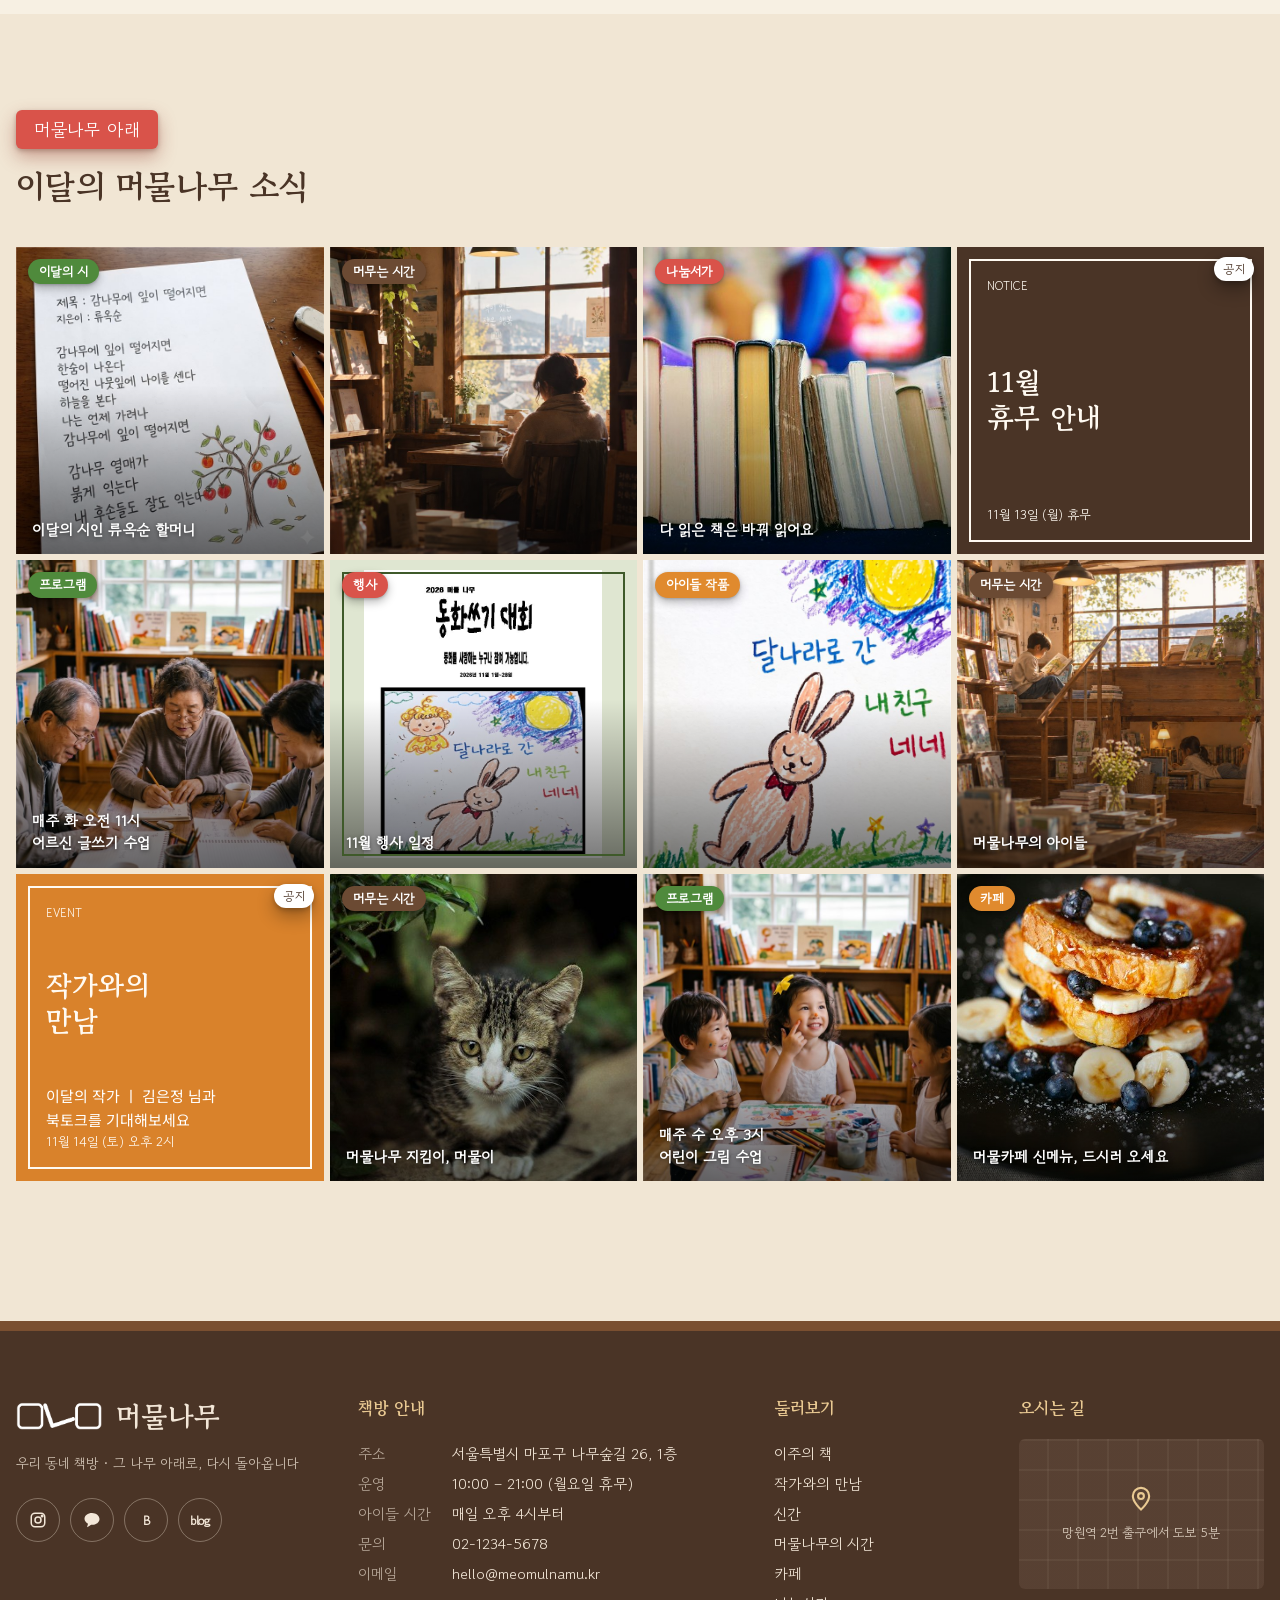
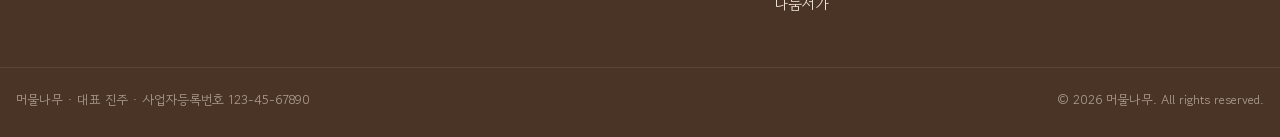
==== commit 1b5c1291: "Scroll-driven hero story, cafe menu, news tiles - Hero: scene titles with Y-axis flip, scroll fast-f" ====
--- a/index.html
+++ b/index.html
@@ -33,14 +33,15 @@
   </header>
 
   <!-- Hero -->
+  <div class="hero-track">
   <section class="hero">
     <video class="hero-media" autoplay muted loop playsinline preload="auto"
            poster="images/illustrations/hero-video-poster.jpg" aria-hidden="true">
-      <source src="videos/hero-meomul-1080-web.mp4" type="video/mp4">
+      <source src="videos/hero-meomul-1080-scrub.mp4" type="video/mp4">
     </video>
     <div class="hero-copy">
-      <p class="hero-tagline">쉼표가 필요 할 때, 머물고 싶은 곳</p>
-      <h1 class="hero-title">머물나무</h1>
+      <p class="hero-tagline" aria-live="polite"><span>사랑이 머무는 곳</span></p>
+      <h1 class="hero-title"><span>머물나무</span></h1>
       <p class="hero-sub">우리 동네 책방</p>
     </div>
     <div class="hero-actions">
@@ -52,6 +53,10 @@
       <span class="sound-info"><span>♪ The Scent of Old Books · @ourdays20c</span></span>
     </button>
     <audio class="hero-audio" src="videos/the-scent-of-old-books.mp3" loop preload="metadata"></audio>
+    <button type="button" class="scroll-btn" aria-label="다음 장면으로">
+      <span class="scroll-mouse" aria-hidden="true"><i></i></span>
+      <span class="scroll-text">SCROLL</span>
+    </button>
     <div class="video-bar">
       <button type="button" class="vb-play" aria-label="영상 일시정지" title="일시정지">
         <svg class="i-pause" width="14" height="14" viewBox="0 0 24 24" fill="currentColor" aria-hidden="true"><rect x="5" y="4" width="5" height="16" rx="1"/><rect x="14" y="4" width="5" height="16" rx="1"/></svg>
@@ -59,15 +64,16 @@
       </button>
       <input type="range" class="vb-seek" min="0" max="1000" value="0" step="1" aria-label="영상 위치">
       <span class="vb-time">0:00 / 0:00</span>
-      <button type="button" class="vb-speed" aria-label="재생 속도 1배" title="재생 속도">1×</button>
-    </div>
-  </section>
+      <button type="button" class="vb-speed" aria-label="재생 속도 2배" title="재생 속도">2×</button>
+    </div>
+  </section>
+  </div>
 
   <!-- 01 This week -->
   <section id="this-week" class="section section-cream">
     <div class="container week-layout">
       <div class="week-left">
-        <span class="label">01 · 이주의 책 나누기</span>
+        <span class="label">이주의 책 나누기</span>
         <h2 class="section-title">이번 주, 함께 나누는 이야기</h2>
         <div class="shelf-book">
           <img src="images/books/book-eunsuki.png" alt="은숙이 표지">
@@ -94,7 +100,7 @@
   <section id="author" class="section section-sand">
     <div class="container author-layout">
       <div>
-        <span class="label">02 · 작가와의 만남</span>
+        <span class="label">작가와의 만남</span>
         <div class="card author-card">
           <img class="author-photo" src="images/illustrations/author-kim-eunjeong.png" alt="김은정 작가 일러스트">
           <div class="author-body">
@@ -110,7 +116,7 @@
       </div>
 
       <div>
-        <span class="label">03 · 다음 주 주제</span>
+        <span class="label">다음 주 주제</span>
         <div class="card next-card">
           <div class="next-top">
             <div class="shelf-book shelf-book-sm">
@@ -134,7 +140,7 @@
     <div class="container">
       <div class="section-head">
         <div>
-          <span class="label">04 · 이주의 신간</span>
+          <span class="label">이주의 신간</span>
           <h2 class="section-title">이번 주, 새로 들어온 책</h2>
         </div>
         <div class="book-tabs" role="tablist">
@@ -216,15 +222,35 @@
         <img src="images/photos/cafe-latte-art.png" alt="라떼 아트를 그리는 커피 한 잔">
       </div>
       <div class="cafe-body">
-        <span class="label">06 · 머물나무 카페</span>
+        <span class="label">머물나무 카페</span>
         <h2 class="cafe-title">책 읽으며 머무는 시간</h2>
         <p class="cafe-lead">커피 한 잔, 쿠키 하나와 함께 천천히 머무세요.</p>
-        <ul class="menu-list">
-          <li><span>토스트</span><span>[3000원]</span></li>
-          <li><span>쿠키</span><span>[1200원]</span></li>
-          <li><span>커피</span><span>[1500원]</span></li>
-          <li><span>레모네이드</span><span>[2000원]</span></li>
-        </ul>
+        <div class="menu">
+          <div class="menu-group">
+            <h3 class="menu-cat">커피</h3>
+            <ul class="menu-list">
+              <li><span>커피</span><span>1,500원</span></li>
+              <li><span>아이스커피</span><span>1,800원</span></li>
+              <li><span>카페라떼</span><span>2,500원</span></li>
+            </ul>
+          </div>
+          <div class="menu-group">
+            <h3 class="menu-cat">음료</h3>
+            <ul class="menu-list">
+              <li><span>레모네이드</span><span>2,000원</span></li>
+              <li><span>딸기 쉐이크</span><span>3,000원</span></li>
+              <li><span>어린이 음료</span><span>1,500원</span></li>
+            </ul>
+          </div>
+          <div class="menu-group">
+            <h3 class="menu-cat">디저트</h3>
+            <ul class="menu-list">
+              <li><span>쿠키</span><span>1,200원</span></li>
+              <li><span>토스트</span><span>3,000원</span></li>
+              <li><span>머랭쿠키</span><span>5,000원</span></li>
+            </ul>
+          </div>
+        </div>
       </div>
     </div>
   </section>
@@ -232,45 +258,49 @@
   <!-- 05 Under the tree -->
   <section id="under-tree" class="section section-sand under-tree">
     <div class="container">
-      <span class="label">05 · 머물나무에서의 시간</span>
-      <h2 class="section-title">머물 나무 아래.....</h2>
+      <span class="label">머물나무 아래</span>
+      <h2 class="section-title">이달의 머물나무 소식</h2>
 
       <div class="tile-grid">
-        <article class="tile">
+        <article class="tile tile-photo">
           <img src="images/tiles/tile-program-grandma-poem.jpg" alt="류옥순 할머니가 쓴 시 「감나무에 잎이 떨어지면」">
-          <span class="tag tag-lg">이달의 시인 류옥순 할머니</span>
-        </article>
-        <article class="tile">
+          <span class="tile-badge b-green">이달의 시</span>
+          <p class="tile-caption">이달의 시인 류옥순 할머니</p>
+        </article>
+        <article class="tile tile-photo">
           <img src="images/tiles/tile-stay-window-reading.jpg" alt="창가에 앉아 책을 읽는 손님">
-          <p class="hand">창가의 오전</p>
-        </article>
-        <article class="tile">
+          <span class="tile-badge b-brown">머무는 시간</span>
+        </article>
+        <article class="tile tile-photo">
           <img src="images/tiles/tile-kids-book-swap.jpg" alt="나란히 꽂힌 헌책들">
-          <span class="tag tag-lg">다 읽은 책은 바꿔 읽어요</span>
-          <p class="hand">[이름], 7살</p>
+          <span class="tile-badge b-red">나눔서가</span>
+          <p class="tile-caption">다 읽은 책은 바꿔 읽어요</p>
         </article>
         <article class="tile tile-poster t-dark">
-          <span class="tag tag-lg">공지</span>
+          <span class="tag">공지</span>
           <p class="tile-kicker">NOTICE</p>
           <h3>11월<br>휴무 안내</h3>
           <p class="tile-foot">11월 13일 (월) 휴무</p>
         </article>
 
-        <article class="tile">
+        <article class="tile tile-photo">
           <img src="images/tiles/tile-stay-seniors-writing-class.jpg" alt="책방에서 글쓰기 수업을 하는 어르신들">
-          <span class="tag tag-lg">매주 화 11시 : 어르신들의 글쓰기 수업</span>
-        </article>
-        <article class="tile tile-contest">
+          <span class="tile-badge b-green">프로그램</span>
+          <p class="tile-caption">매주 화 오전 11시<br>어르신 글쓰기 수업</p>
+        </article>
+        <article class="tile tile-photo tile-contest">
           <img src="images/tiles/tile-program-fairytale-contest.jpg" alt="2026 머물나무 동화쓰기 대회 포스터">
-          <span class="tag tag-lg">11월 행사 일정</span>
-        </article>
-        <article class="tile">
+          <span class="tile-badge b-red">행사</span>
+          <p class="tile-caption">11월 행사 일정</p>
+        </article>
+        <article class="tile tile-photo">
           <img src="images/tiles/tile-kids-rabbit-drawing.jpg" alt="아이가 그린 「달나라로 간 내 친구 네네」 토끼 그림">
-          <span class="tag">아이들 작품</span>
-        </article>
-        <article class="tile">
+          <span class="tile-badge b-orange">아이들 작품</span>
+        </article>
+        <article class="tile tile-photo">
           <img src="images/tiles/tile-stay-kids-reading-loft.jpg" alt="책방 다락에서 책을 읽는 아이들">
-          <span class="tag tag-lg">머물나무의 아이들</span>
+          <span class="tile-badge b-brown">머무는 시간</span>
+          <p class="tile-caption">머물나무의 아이들</p>
         </article>
 
         <article class="tile tile-poster t-orange">
@@ -280,17 +310,20 @@
           <p class="tile-note">이달의 작가 ㅣ 김은정 님과<br>북토크를 기대해보세요</p>
           <p class="tile-foot">11월 14일 (토) 오후 2시</p>
         </article>
-        <article class="tile">
+        <article class="tile tile-photo">
           <img src="images/tiles/tile-kids-cat-meomuri.jpg" alt="책방 고양이 머물이">
-          <span class="tag">머물나무 지킴이 머물이</span>
-        </article>
-        <article class="tile">
+          <span class="tile-badge b-brown">머무는 시간</span>
+          <p class="tile-caption">머물나무 지킴이, 머물이</p>
+        </article>
+        <article class="tile tile-photo">
           <img src="images/tiles/tile-program-kids-drawing-class.jpg" alt="그림 수업 중인 아이들">
-          <span class="tag tag-lg">매주(수) 3시 : 어린이 그림수업</span>
-        </article>
-        <article class="tile">
+          <span class="tile-badge b-green">프로그램</span>
+          <p class="tile-caption">매주 수 오후 3시<br>어린이 그림 수업</p>
+        </article>
+        <article class="tile tile-photo">
           <img src="images/tiles/tile-stay-cafe-french-toast.jpg" alt="블루베리와 바나나를 올린 프렌치토스트">
-          <span class="tag tag-lg">머물카페 신메뉴~ 드시러 오세요.</span>
+          <span class="tile-badge b-orange">카페</span>
+          <p class="tile-caption">머물카페 신메뉴, 드시러 오세요</p>
         </article>
       </div>
     </div>
--- a/css/style.css
+++ b/css/style.css
@@ -155,7 +155,7 @@
   height: calc(var(--header-h) - 4px);
 }
 .brand { flex: 0 0 151px; }
-.brand img { width: 73px; height: 24px; object-fit: contain; }
+.brand img { width: 73px; height: 24px; object-fit: contain; filter: grayscale(1) brightness(.75); opacity: .85; }
 .gnb { display: flex; align-items: center; gap: 14px; }
 .gnb a { font-size: 17px; line-height: 1.5; color: var(--ink); white-space: nowrap; }
 .gnb a + a::before {
@@ -168,10 +168,17 @@
 .link-login { font-size: 14px; }
 
 /* ===== Hero ===== */
+/* tall scroll track: the hero stays pinned while scrolling scrubs through the video */
+.hero-track {
+  position: relative;
+  height: 400vh;
+  /* slides up under the transparent header */
+  margin-top: calc(-1 * var(--header-h));
+}
 .hero {
-  position: relative;
-  /* fills the whole screen; slides up under the transparent header */
-  margin-top: calc(-1 * var(--header-h));
+  position: sticky;
+  top: 0;
+  /* fills the whole screen */
   height: 100vh;
   height: 100svh;
   min-height: 420px;
@@ -195,10 +202,29 @@
   top: 8.33vw;
   z-index: 2;
 }
+.hero-tagline, .hero-title { perspective: 600px; }
+/* scene title turns once around the Y axis when it changes, then 머물나무 follows */
+.hero-tagline span, .hero-title span { display: inline-block; transform-origin: 50% 50%; }
+.hero-tagline span.is-flipping { animation: title-flip .8s ease-in-out; }
+.hero-title span.is-flipping { animation: title-spin 1s ease-in-out; }
+@keyframes title-spin {
+  from { transform: rotateY(0); }
+  to { transform: rotateY(360deg); }
+}
+@keyframes title-flip {
+  0% { transform: rotateY(0); }
+  50% { transform: rotateY(90deg); }
+  50.01% { transform: rotateY(-90deg); }
+  100% { transform: rotateY(0); }
+}
+@media (prefers-reduced-motion: reduce) {
+  .hero-tagline span.is-flipping,
+  .hero-title span.is-flipping { animation: none; }
+}
 .hero-tagline {
   font-family: var(--serif);
   font-weight: 700;
-  font-size: clamp(16px, 1.25vw, 24px);
+  font-size: clamp(18px, 1.67vw, 32px); /* same as .hero-sub */
   line-height: 1.5;
   color: #000;
 }
@@ -288,6 +314,49 @@
 .sound-bar[aria-pressed="true"] .sound-icon i:nth-child(3) { height: 10px; animation-delay: -.6s; }
 .sound-bar[aria-pressed="true"] .sound-info { color: #fff; }
 .sound-bar[aria-pressed="true"] .sound-info span { animation: marquee 12s linear infinite; }
+/* Scroll button: mouse icon with a moving wheel, sits above the video bar */
+.scroll-btn {
+  position: absolute;
+  left: 50%;
+  bottom: 104px;
+  z-index: 3;
+  display: flex;
+  flex-direction: column;
+  align-items: center;
+  gap: 6px;
+  padding: 6px 10px;
+  border: 0;
+  background: none;
+  color: #fff;
+  text-shadow: 0 1px 4px rgba(0, 0, 0, .35);
+  transform: translateX(-50%);
+  animation: scroll-bob 2s ease-in-out infinite;
+}
+.scroll-mouse {
+  position: relative;
+  width: 26px;
+  height: 40px;
+  border: 2px solid #fff;
+  border-radius: 14px;
+  box-shadow: 0 1px 6px rgba(0, 0, 0, .25);
+}
+.scroll-mouse i {
+  position: absolute;
+  left: 50%;
+  top: 7px;
+  width: 4px;
+  height: 8px;
+  margin-left: -2px;
+  border-radius: 2px;
+  background: #fff;
+  animation: scroll-wheel 1.6s ease-in-out infinite;
+}
+.scroll-text { font-size: 12px; letter-spacing: .2em; }
+.scroll-btn:hover .scroll-mouse { background: rgba(255, 255, 255, .18); }
+@keyframes scroll-wheel { 0% { opacity: 0; transform: translateY(0); } 30% { opacity: 1; } 100% { opacity: 0; transform: translateY(12px); } }
+@keyframes scroll-bob { 0%, 100% { transform: translate(-50%, 0); } 50% { transform: translate(-50%, 6px); } }
+@media (prefers-reduced-motion: reduce) { .scroll-btn, .scroll-mouse i { animation: none; } }
+
 /* Hero video controls (bottom centre) */
 .video-bar {
   position: absolute;
@@ -499,11 +568,28 @@
 }
 .cafe-title { font-family: var(--noto); font-weight: 700; font-size: 32px; line-height: 1.5; color: #2b2b29; }
 .cafe-lead { color: #4a4a45; font-size: 15px; }
-.menu-list { display: flex; flex-direction: column; gap: 18px; width: 100%; }
+/* menu split into 커피 / 음료 / 디저트 columns */
+.menu {
+  display: grid;
+  grid-template-columns: repeat(3, minmax(0, 1fr));
+  gap: 32px;
+  width: 100%;
+  margin-top: 6px;
+}
+.menu-cat {
+  padding-bottom: 8px;
+  border-bottom: 2px solid var(--orange);
+  font-family: var(--serif);
+  font-size: 18px;
+  font-weight: 700;
+  color: var(--ink);
+}
+.menu-list { display: flex; flex-direction: column; width: 100%; }
 .menu-list li {
   display: flex;
   justify-content: space-between;
-  padding: 14px 0;
+  gap: 8px;
+  padding: 12px 0;
   border-bottom: 1px solid #d6d6d0;
   font-size: 15px;
   line-height: 1.6;
@@ -543,15 +629,53 @@
   max-width: calc(100% - 20px);
   padding: 3px 9px;
   border-radius: 999px;
-  background: rgba(255, 250, 242, .92);
+  background: #fff;
   font-size: 12px;
   line-height: 1.5;
   color: var(--ink);
+  box-shadow: 0 8px 18px rgba(0, 0, 0, .32), 0 2px 5px rgba(0, 0, 0, .22);
   white-space: nowrap;
   overflow: hidden;
   text-overflow: ellipsis;
 }
 .tag-lg { font-size: 15px; }
+/* photo tiles: coloured category badge top-left, white caption on a dark fade at the bottom */
+.tile-photo::after {
+  content: "";
+  position: absolute;
+  inset: 45% 0 0;
+  background: linear-gradient(transparent, rgba(0, 0, 0, .55));
+  pointer-events: none;
+}
+.tile-badge {
+  position: absolute;
+  top: 12px;
+  left: 12px;
+  z-index: 2;
+  padding: 3px 11px;
+  border-radius: 999px;
+  color: #fff;
+  font-size: 13px;
+  font-weight: 700;
+  line-height: 1.5;
+  box-shadow: 0 4px 10px rgba(0, 0, 0, .28), 0 1px 3px rgba(0, 0, 0, .2);
+}
+.b-green { background: #4f8a3c; }
+.b-brown { background: #6b4a33; }
+.b-red { background: #d9534a; }
+.b-orange { background: #e08a2e; }
+.tile-caption {
+  position: absolute;
+  left: 16px;
+  right: 16px;
+  bottom: 14px;
+  z-index: 2;
+  color: #fff;
+  font-size: 15px;
+  font-weight: 700;
+  line-height: 1.45;
+  text-shadow: 0 1px 4px rgba(0, 0, 0, .5);
+}
 .hand {
   position: absolute;
   left: 14px;
@@ -707,6 +831,8 @@
   .btn-sm { padding: 5px 16px; }
   .sound-bar { left: 16px; right: auto; bottom: 24px; }
   .video-bar { bottom: 140px; }
+  .scroll-btn { bottom: 204px; }
+  .scroll-text { display: none; }
   .vb-time { display: none; }
   .sound-info { width: 180px; }
   .author-card { flex-direction: column; align-items: flex-start; padding: 24px 20px; }
@@ -718,6 +844,7 @@
   .book-cover img { max-height: 200px; }
   .bookshelf .shelf-long { top: 230px; }
   .cafe-title { font-size: 24px; }
+  .menu { grid-template-columns: minmax(0, 1fr); gap: 24px; }
   .tile { padding: 22px; }
   .tile-poster h3 { font-size: 22px; }
   .tile-note { display: none; }
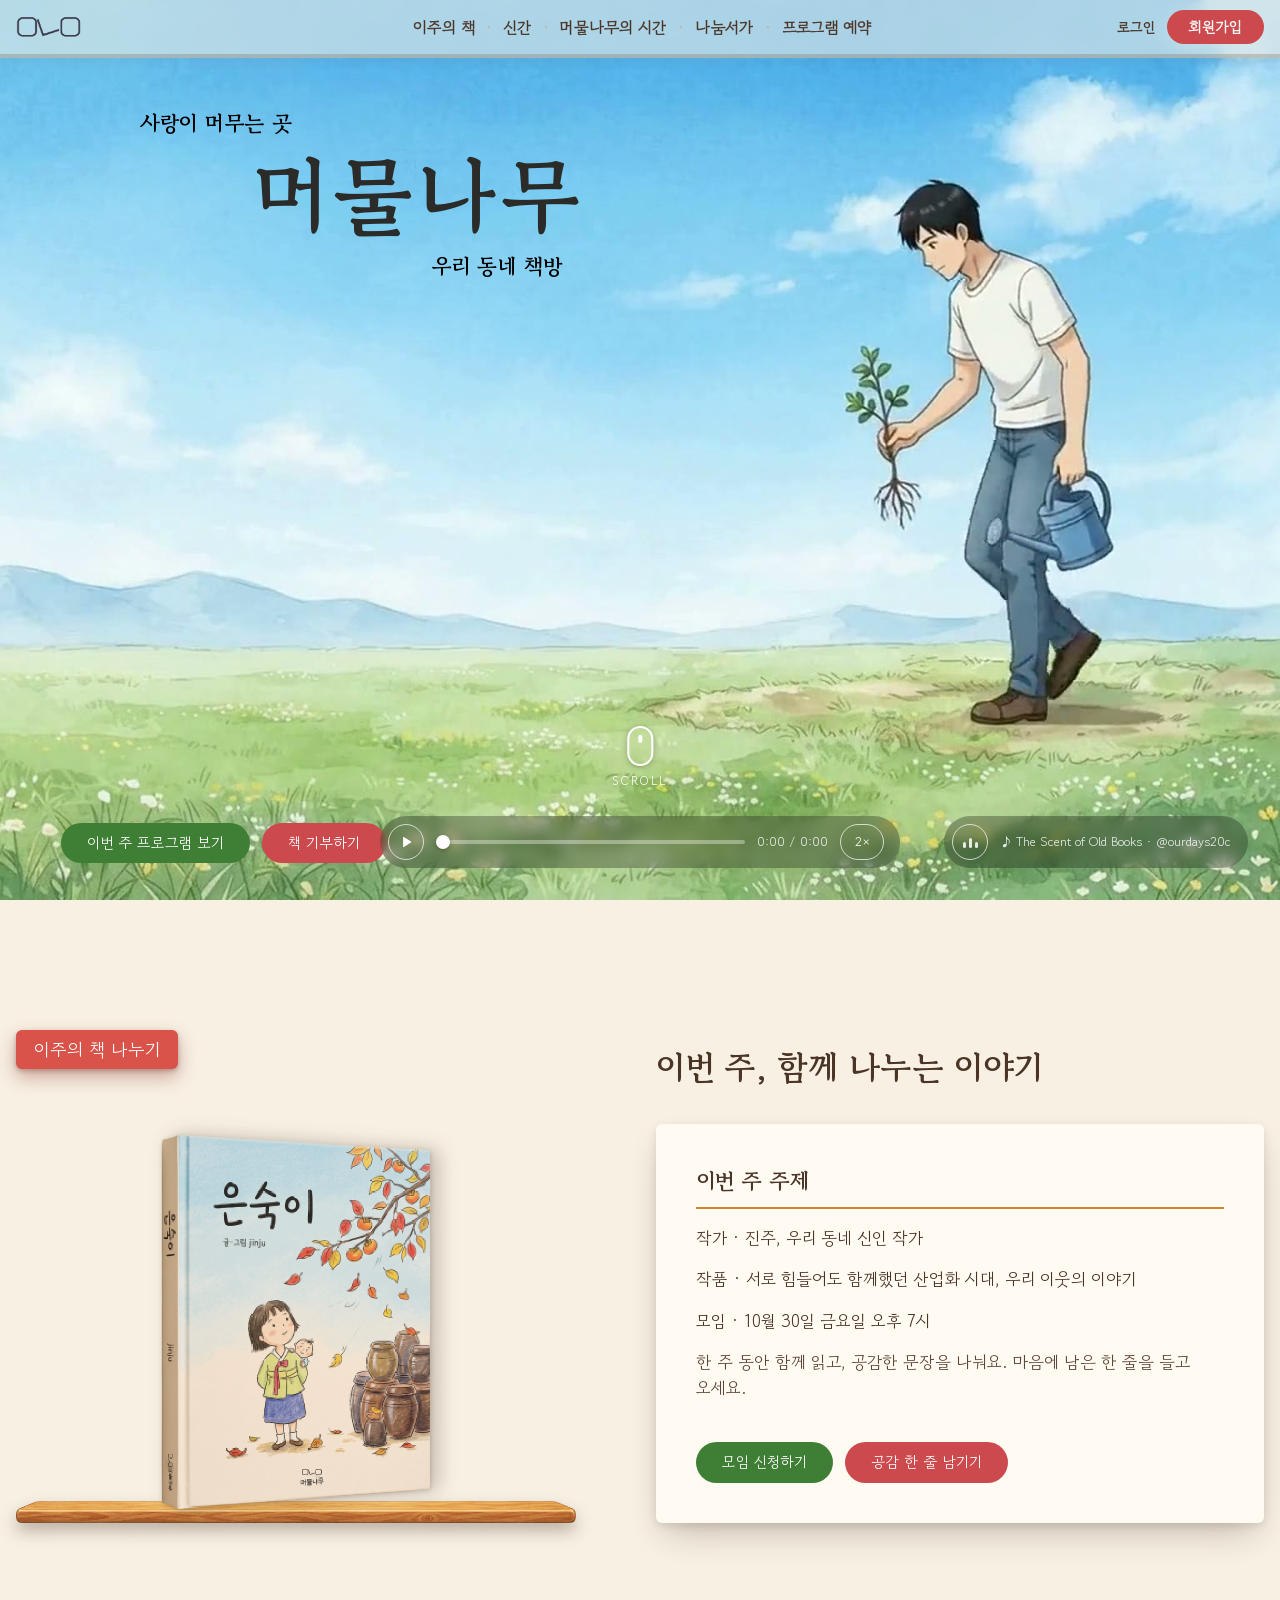
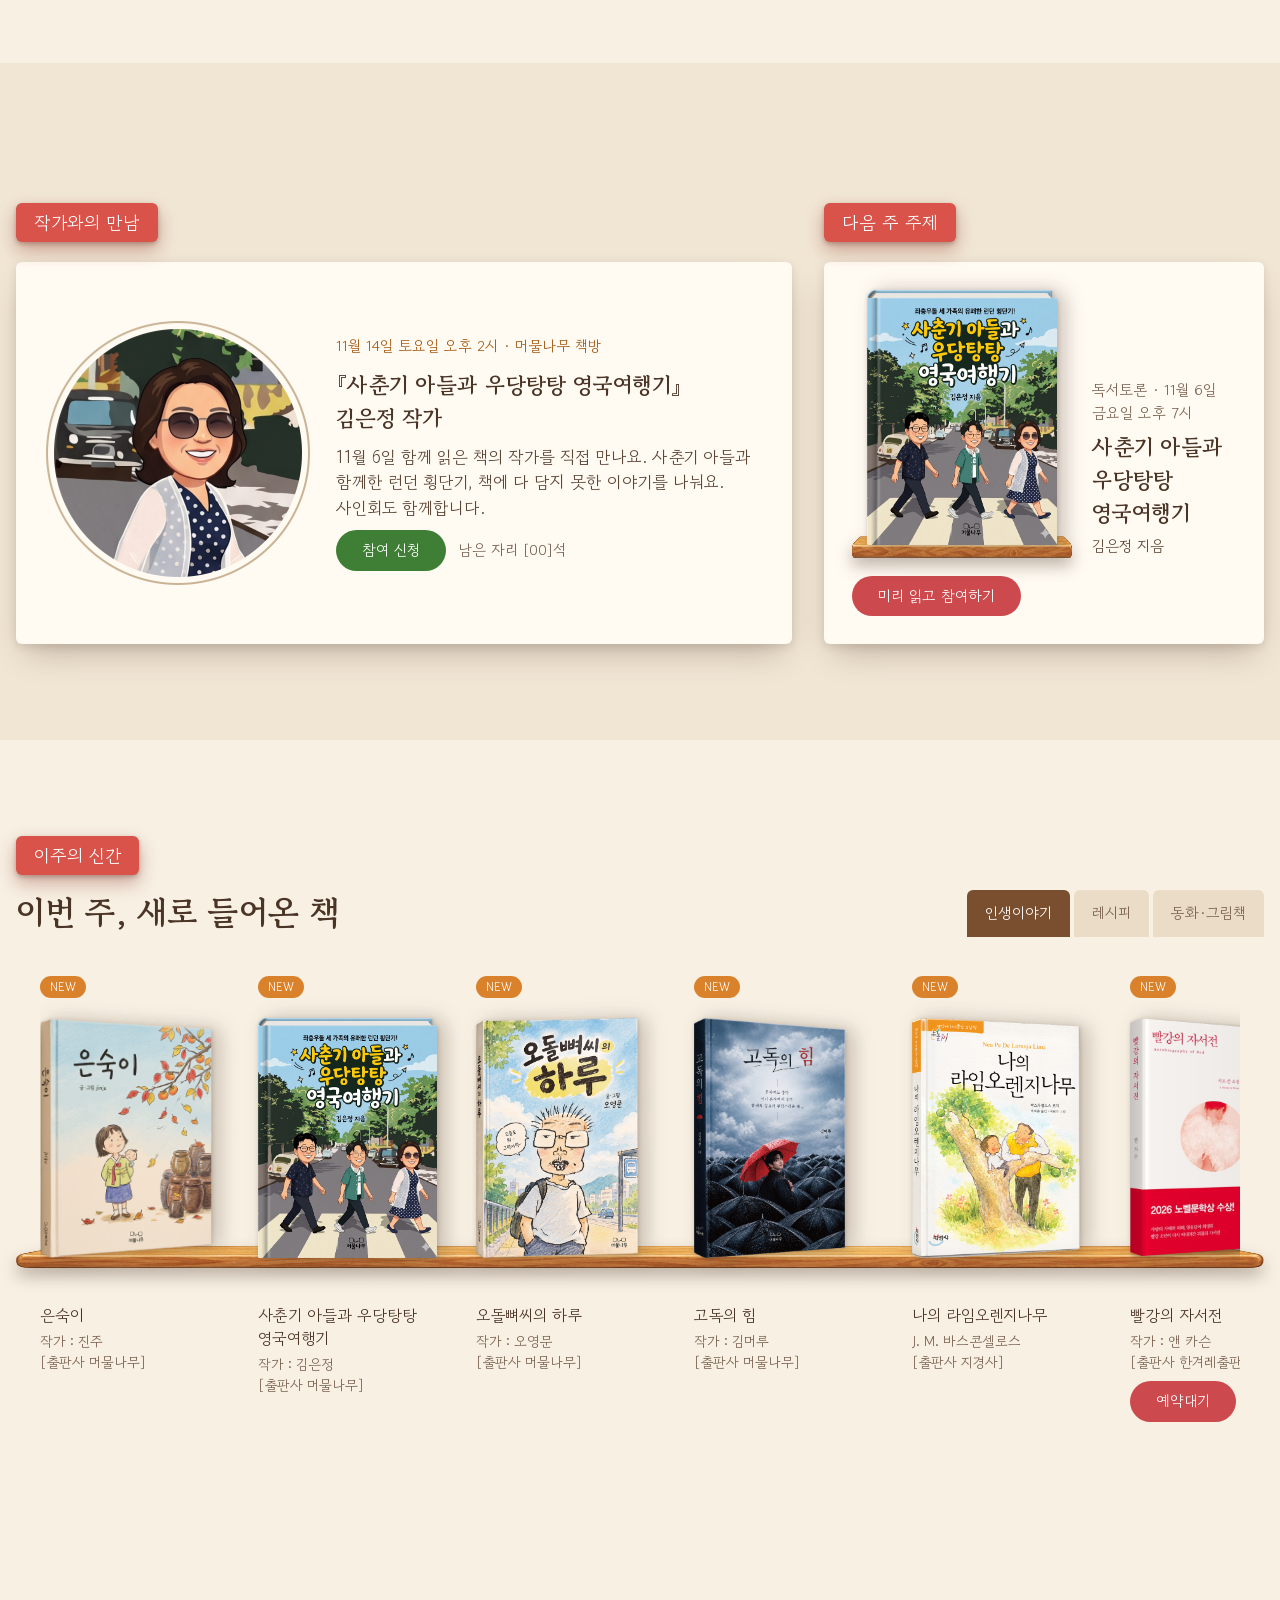
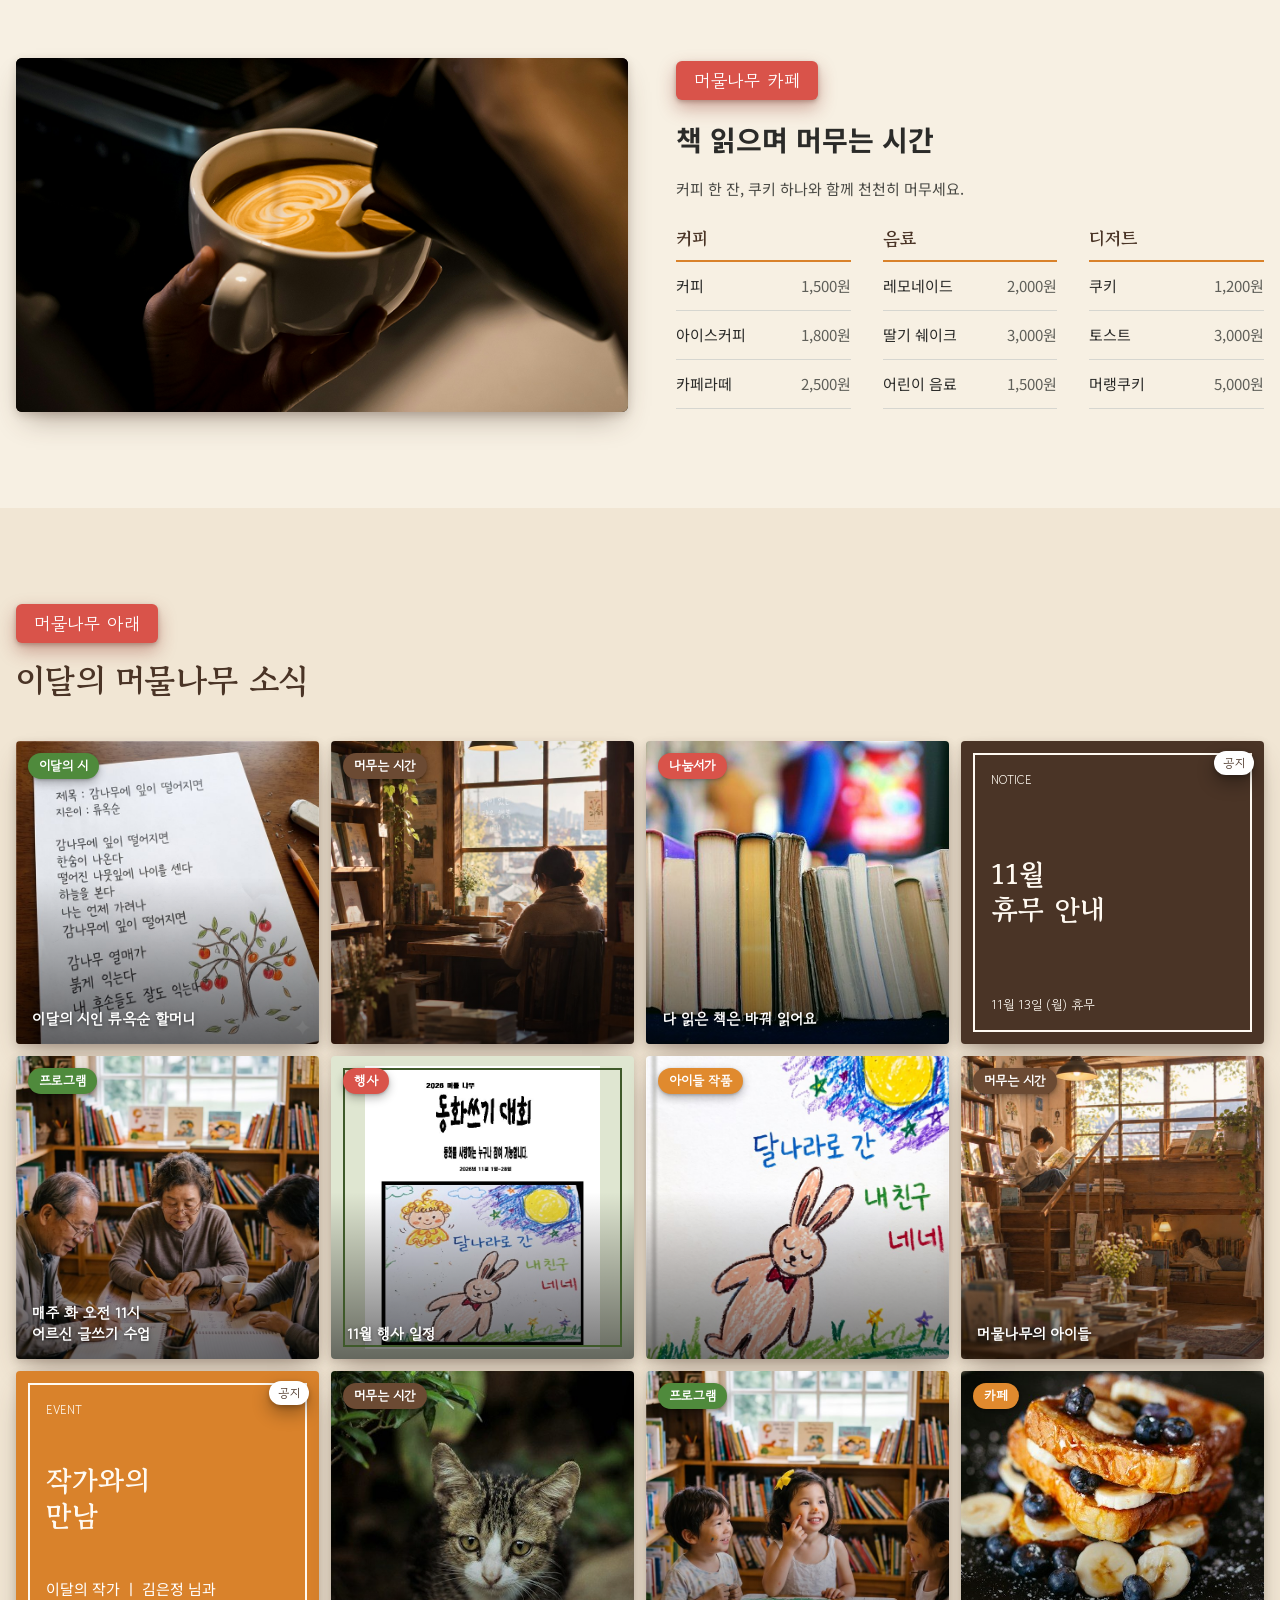
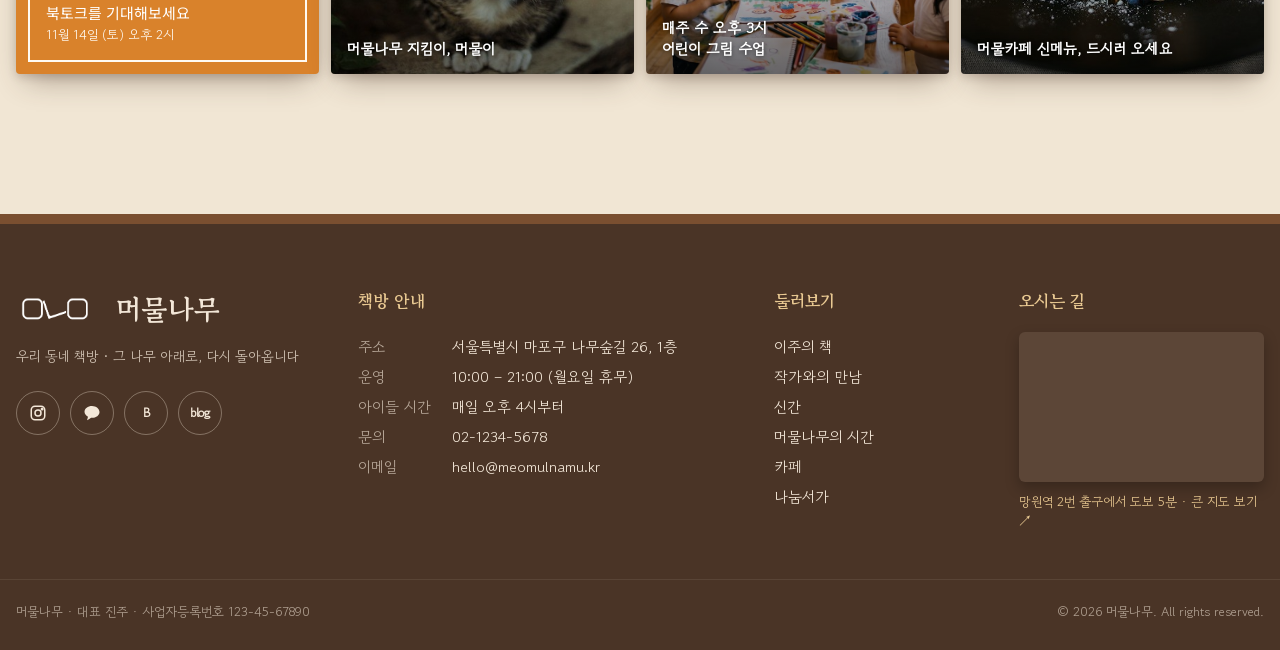
==== commit 960cae72: "Add sharing and program pages, mobile menu, new covers - 나눔서가 page: steps, donation guide, 나눔 포인트 ti" ====
--- a/index.html
+++ b/index.html
@@ -16,15 +16,16 @@
   <header class="site-header is-over-hero">
     <div class="container header-inner">
       <a href="#" class="brand" aria-label="머물나무 홈">
-        <img src="images/logo/logo-meomul-mark.png" alt="머물나무">
+        <img src="images/logo/머물나무로고.png" alt="머물나무">
       </a>
-      <nav class="gnb" aria-label="주요 메뉴">
+      <nav class="gnb" id="gnb" aria-label="주요 메뉴">
         <a href="#this-week">이주의 책</a>
         <a href="#new-books">신간</a>
         <a href="#under-tree">머물나무의 시간</a>
-        <a href="#">나눔서가</a>
-        <a href="#author">프로그램 예약</a>
+        <a href="sharing.html">나눔서가</a>
+        <a href="program.html">프로그램 예약</a>
       </nav>
+      <button type="button" class="menu-toggle" aria-expanded="false" aria-controls="gnb" aria-label="메뉴 열기"><span></span><span></span><span></span></button>
       <div class="header-actions">
         <a href="#" class="link-login">로그인</a>
         <a href="#" class="btn btn-red btn-sm">회원가입</a>
@@ -46,7 +47,7 @@
     </div>
     <div class="hero-actions">
       <a href="#under-tree" class="btn btn-green">이번 주 프로그램 보기</a>
-      <a href="#" class="btn btn-red">책 기부하기</a>
+      <a href="sharing.html#donate" class="btn btn-red">책 기부하기</a>
     </div>
     <button type="button" class="sound-bar" aria-pressed="false" aria-label="소리 켜기" title="소리 켜기">
       <span class="sound-icon" aria-hidden="true"><i></i><i></i><i></i></span>
@@ -74,23 +75,25 @@
     <div class="container week-layout">
       <div class="week-left">
         <span class="label">이주의 책 나누기</span>
+        <div class="shelf-book week-book">
+          <img src="images/books/은숙이_새로고-trim.png" alt="은숙이 표지">
+          <div class="shelf"></div>
+        </div>
+      </div>
+      <div class="week-right">
         <h2 class="section-title">이번 주, 함께 나누는 이야기</h2>
-        <div class="shelf-book">
-          <img src="images/books/book-eunsuki.png" alt="은숙이 표지">
-          <div class="shelf"></div>
-        </div>
-      </div>
-      <div class="card week-card">
-        <h3 class="week-card-title">이번 주 주제</h3>
-        <ul class="week-info">
-          <li>작가 · 진주, 우리 동네 신인 작가</li>
-          <li>작품 · 서로 힘들어도 함께했던 산업화 시대, 우리 이웃의 이야기</li>
-          <li>모임 · 10월 30일 금요일 오후 7시</li>
-          <li>한 주 동안 함께 읽고, 공감한 문장을 나눠요. 마음에 남은 한 줄을 들고 오세요.</li>
-        </ul>
-        <div class="btn-row">
-          <a href="#" class="btn btn-green">모임 신청하기</a>
-          <a href="#" class="btn btn-red">공감 한 줄 남기기</a>
+        <div class="card week-card">
+          <h3 class="week-card-title">이번 주 주제</h3>
+          <ul class="week-info">
+            <li>작가 · 진주, 우리 동네 신인 작가</li>
+            <li>작품 · 서로 힘들어도 함께했던 산업화 시대, 우리 이웃의 이야기</li>
+            <li>모임 · 10월 30일 금요일 오후 7시</li>
+            <li>한 주 동안 함께 읽고, 공감한 문장을 나눠요. 마음에 남은 한 줄을 들고 오세요.</li>
+          </ul>
+          <div class="btn-row">
+            <a href="program.html?p=bookclub#apply" class="btn btn-green">모임 신청하기</a>
+            <a href="#" class="btn btn-red">공감 한 줄 남기기</a>
+          </div>
         </div>
       </div>
     </div>
@@ -108,7 +111,7 @@
             <h3 class="card-title">『사춘기 아들과 우당탕탕 영국여행기』<br>김은정 작가</h3>
             <p class="desc">11월 6일 함께 읽은 책의 작가를 직접 만나요. 사춘기 아들과 함께한 런던 횡단기, 책에 다 담지 못한 이야기를 나눠요. 사인회도 함께합니다.</p>
             <div class="btn-row">
-              <a href="#" class="btn btn-green">참여 신청</a>
+              <a href="program.html?p=author#apply" class="btn btn-green">참여 신청</a>
               <span class="seats">남은 자리 [00]석</span>
             </div>
           </div>
@@ -120,7 +123,7 @@
         <div class="card next-card">
           <div class="next-top">
             <div class="shelf-book shelf-book-sm">
-              <img src="images/books/book-uk-travel.png" alt="사춘기 아들과 우당탕탕 영국여행기 표지">
+              <img src="images/books/book-uk-travel_새로고-trim.png" alt="사춘기 아들과 우당탕탕 영국여행기 표지">
               <div class="shelf"></div>
             </div>
             <div class="next-info">
@@ -154,40 +157,40 @@
         <div class="book-track">
           <article class="book" data-cat="life">
             <span class="badge-new">NEW</span>
-            <div class="book-cover"><img src="images/books/book-eunsuki.png" alt=""></div>
+            <div class="book-cover"><img src="images/books/은숙이_새로고-trim.png" alt=""></div>
             <h3>은숙이</h3>
             <p>작가 : 진주<br>[출판사 머물나무]</p>
           </article>
           <article class="book" data-cat="life">
             <span class="badge-new">NEW</span>
-            <div class="book-cover"><img src="images/books/book-uk-travel.png" alt=""></div>
+            <div class="book-cover"><img src="images/books/book-uk-travel_새로고-trim.png" alt=""></div>
             <h3>사춘기 아들과 우당탕탕 영국여행기</h3>
             <p>작가 : 김은정<br>[출판사 머물나무]</p>
           </article>
           <article class="book" data-cat="life">
             <span class="badge-new">NEW</span>
-            <div class="book-cover"><img src="images/books/book-odolbbyeo-morning.png" alt=""></div>
+            <div class="book-cover"><img src="images/books/오돌뼈씨의하루_새로고-trim.png" alt=""></div>
             <h3>오돌뼈씨의 하루</h3>
             <p>작가 : 오영문<br>[출판사 머물나무]</p>
           </article>
           <article class="book" data-cat="life">
             <span class="badge-new">NEW</span>
-            <div class="book-cover"><img src="images/books/book-red-umbrella.png" alt=""></div>
-            <h3>빗속의 고독, 붉은 우산</h3>
+            <div class="book-cover"><img src="images/books/고독의힘_새로고-trim.png" alt=""></div>
+            <h3>고독의 힘</h3>
             <p>작가 : 김머루<br>[출판사 머물나무]</p>
           </article>
           <article class="book" data-cat="life">
             <span class="badge-new">NEW</span>
-            <div class="book-cover"><img src="images/books/book-sweet-orange-tree.png" alt=""></div>
+            <div class="book-cover"><img src="images/books/라임오렌지나무-trim.png" alt=""></div>
             <h3>나의 라임오렌지나무</h3>
             <p>J. M. 바스콘셀로스<br>[출판사 지경사]</p>
           </article>
           <article class="book" data-cat="life">
             <span class="badge-new">NEW</span>
-            <div class="book-cover"><img src="images/books/book-autobiography-of-red.png" alt=""></div>
+            <div class="book-cover"><img src="images/books/빨강의자서전_책_각도-trim.png" alt=""></div>
             <h3>빨강의 자서전</h3>
-            <p>[작가] · [출판사]</p>
-            <a href="#" class="btn btn-red">예약대기</a>
+            <p>작가 : 앤 카슨<br>[출판사 한겨레출판]</p>
+            <a href="#reserve" class="btn btn-red" data-book="빨강의 자서전 · 앤 카슨">예약대기</a>
           </article>
           <article class="book" data-cat="kids">
             <span class="badge-new">NEW</span>
@@ -203,7 +206,7 @@
           </article>
           <article class="book" data-cat="recipe">
             <span class="badge-new">NEW</span>
-            <div class="book-cover"><img src="images/books/book-snail-restaurant.png" alt=""></div>
+            <div class="book-cover"><img src="images/books/고독-trim.png" alt=""></div>
             <h3>달팽이 식당</h3>
             <p>오가와 이토<br>[출판사]</p>
           </article>
@@ -329,12 +332,47 @@
     </div>
   </section>
 
+  <!-- Book reservation (modal) -->
+  <dialog class="booking-modal" id="reserve" aria-labelledby="reserve-title">
+    <button type="button" class="modal-close" aria-label="닫기">×</button>
+    <h2 class="booking-title" id="reserve-title">책 예약대기 신청</h2>
+    <p class="booking-lead">책이 들어오면 순서대로 문자로 알려 드려요. 알림을 받은 뒤 3일 동안 책방에서 보관해 드려요.</p>
+    <form class="donate-form reserve-form" method="dialog" novalidate>
+      <fieldset>
+        <legend>예약할 책</legend>
+        <p class="reserve-book"></p>
+        <div class="field-row">
+          <label><span class="lbl">권수 <span class="req">*</span></span><input type="number" name="count" min="1" max="5" value="1" required></label>
+          <label>받는 방법
+            <select name="pickup">
+              <option>책방에서 받기</option>
+              <option>택배로 받기 (배송비 별도)</option>
+            </select>
+          </label>
+        </div>
+      </fieldset>
+
+      <fieldset>
+        <legend>신청인 정보</legend>
+        <div class="field-row">
+          <label><span class="lbl">이름 <span class="req">*</span></span><input type="text" name="name" required autocomplete="name"></label>
+          <label><span class="lbl">연락처 <span class="req">*</span></span><input type="tel" name="phone" required placeholder="010-0000-0000" autocomplete="tel"></label>
+        </div>
+        <label>요청 사항<textarea name="message" rows="2" placeholder="선물 포장이 필요하면 알려 주세요"></textarea></label>
+      </fieldset>
+
+      <label class="choice agree"><input type="checkbox" name="agree" required> 입고 알림을 위한 개인정보(이름, 연락처) 수집에 동의해요. <span class="req">*</span></label>
+      <p class="form-error" role="alert" hidden></p>
+      <button type="submit" class="btn btn-red">예약대기 신청하기</button>
+    </form>
+  </dialog>
+
   <!-- Footer -->
   <footer class="site-footer">
     <div class="container footer-inner">
       <div class="footer-col footer-about">
         <a href="#" class="footer-logo">
-          <img src="images/logo/logo-meomul-mark.png" alt="">
+          <img src="images/logo/머물나무로고.png" alt="">
           <span>머물나무</span>
         </a>
         <p class="footer-slogan">우리 동네 책방 · 그 나무 아래로, 다시 돌아옵니다</p>
@@ -381,15 +419,18 @@
           <li><a href="#new-books">신간</a></li>
           <li><a href="#under-tree">머물나무의 시간</a></li>
           <li><a href="#cafe">카페</a></li>
-          <li><a href="#">나눔서가</a></li>
+          <li><a href="sharing.html">나눔서가</a></li>
         </ul>
       </div>
 
       <div class="footer-col">
         <h2 class="footer-title">오시는 길</h2>
-        <a href="#" class="footer-map" aria-label="지도에서 머물나무 위치 보기">
-          <svg width="28" height="28" viewBox="0 0 24 24" fill="none" stroke="currentColor" stroke-width="1.8" aria-hidden="true"><path d="M12 21s-7-6.2-7-11.5A7 7 0 0 1 19 9.5C19 14.8 12 21 12 21z"/><circle cx="12" cy="9.5" r="2.5"/></svg>
-          <span>망원역 2번 출구에서 도보 5분</span>
+        <div class="footer-map">
+          <iframe title="머물나무 위치 지도 (망원역 부근)" loading="lazy"
+                  src="https://www.openstreetmap.org/export/embed.html?bbox=126.9045%2C37.5528%2C126.9157%2C37.5592&amp;layer=mapnik&amp;marker=37.5560%2C126.9101"></iframe>
+        </div>
+        <a class="footer-map-link" href="https://www.openstreetmap.org/?mlat=37.5560&amp;mlon=126.9101#map=17/37.5560/126.9101" target="_blank" rel="noopener">
+          망원역 2번 출구에서 도보 5분 · 큰 지도 보기 ↗
         </a>
       </div>
     </div>
@@ -400,6 +441,7 @@
     </div>
   </footer>
 
+  <script src="js/nav.js"></script>
   <script src="js/main.js"></script>
 </body>
 </html>
--- a/css/style.css
+++ b/css/style.css
@@ -27,8 +27,9 @@
   --label-bg: #d9534a;
   /* elevation: card > book cover > shelf */
   --shadow-card: 0 16px 32px -10px rgba(74, 51, 38, .32), 0 3px 8px rgba(74, 51, 38, .12);
-  --shadow-book: drop-shadow(10px 12px 14px rgba(74, 51, 38, .26)) drop-shadow(2px 3px 3px rgba(74, 51, 38, .16));
+  --shadow-book: drop-shadow(8px 0 10px rgba(74, 51, 38, .22)) drop-shadow(1px 1px 2px rgba(74, 51, 38, .25));
   --shadow-shelf: 0 12px 20px -6px rgba(74, 51, 38, .45), 0 3px 6px rgba(74, 51, 38, .25);
+  --shadow-photo: 0 14px 28px -10px rgba(74, 51, 38, .45), 0 3px 8px rgba(74, 51, 38, .18);
   --shadow-label: 0 8px 18px rgba(140, 45, 35, .38), 0 2px 4px rgba(74, 51, 38, .3);
   --header-h: 58px; /* incl. 4px bottom border */
 }
@@ -155,9 +156,9 @@
   height: calc(var(--header-h) - 4px);
 }
 .brand { flex: 0 0 151px; }
-.brand img { width: 73px; height: 24px; object-fit: contain; filter: grayscale(1) brightness(.75); opacity: .85; }
+.brand img { width: 73px; height: 27px; object-fit: contain; }
 .gnb { display: flex; align-items: center; gap: 14px; }
-.gnb a { font-size: 17px; line-height: 1.5; color: var(--ink); white-space: nowrap; }
+.gnb a { font-size: 17px; line-height: 1.5; color: var(--ink); white-space: nowrap; -webkit-text-stroke: .45px currentColor; } /* Gowun Dodum has no bold weight, so thicken the strokes */
 .gnb a + a::before {
   content: "·";
   margin-right: 14px;
@@ -166,12 +167,60 @@
 .gnb a:hover { color: var(--green); }
 .header-actions { display: flex; align-items: center; gap: 12px; }
 .link-login { font-size: 14px; }
+/* same stroke thickening as the menu */
+.link-login,
+.header-actions .btn { -webkit-text-stroke: .45px currentColor; }
+
+/* ☰ menu button: only on tablet and phone */
+.menu-toggle {
+  display: none;
+  flex-direction: column;
+  justify-content: center;
+  gap: 5px;
+  width: 44px;
+  height: 44px;
+  padding: 0 11px;
+  border: 0;
+  border-radius: 8px;
+  background: transparent;
+}
+.menu-toggle span { display: block; height: 2px; border-radius: 1px; background: var(--ink); transition: transform .25s, opacity .25s; }
+.is-menu-open .menu-toggle span:nth-child(1) { transform: translateY(7px) rotate(45deg); }
+.is-menu-open .menu-toggle span:nth-child(2) { opacity: 0; }
+.is-menu-open .menu-toggle span:nth-child(3) { transform: translateY(-7px) rotate(-45deg); }
+@media (max-width: 1024px) {
+  .menu-toggle { display: flex; order: 3; }
+  .header-actions { margin-left: auto; }
+  .gnb {
+    position: absolute;
+    top: 100%;
+    left: 0;
+    right: 0;
+    display: flex;
+    flex-direction: column;
+    align-items: stretch;
+    gap: 0;
+    padding: 8px 16px 16px;
+    background: var(--cream);
+    border-bottom: 4px solid var(--brown);
+    box-shadow: 0 14px 24px rgba(74, 51, 38, .18);
+    visibility: hidden;
+    opacity: 0;
+    transform: translateY(-8px);
+    transition: opacity .2s, transform .2s, visibility .2s;
+  }
+  .is-menu-open .gnb { visibility: visible; opacity: 1; transform: none; }
+  .gnb a { padding: 14px 4px; font-size: 18px; border-bottom: 1px solid var(--line); }
+  .gnb a:last-child { border-bottom: 0; }
+  .gnb a + a::before { content: none; }
+  /* solid header while the menu is open, even over the hero */
+  .site-header.is-menu-open { background: var(--cream); border-bottom-color: var(--brown); }
+}
 
 /* ===== Hero ===== */
 /* tall scroll track: the hero stays pinned while scrolling scrubs through the video */
 .hero-track {
   position: relative;
-  height: 400vh;
   /* slides up under the transparent header */
   margin-top: calc(-1 * var(--header-h));
 }
@@ -199,7 +248,7 @@
 .hero-copy {
   position: absolute;
   left: 10.94vw;
-  top: 8.33vw;
+  top: max(8.33vw, calc(var(--header-h) + 28px)); /* never tucked under the see-through header */
   z-index: 2;
 }
 .hero-tagline, .hero-title { perspective: 600px; }
@@ -414,31 +463,39 @@
 }
 
 /* ===== 01 This week ===== */
+/* book on its shelf on the left, heading + card stacked on the right */
 .week-layout {
   display: grid;
-  grid-template-columns: auto minmax(0, 1fr);
-  gap: 64px;
+  grid-template-columns: 560px minmax(0, 1fr);
+  gap: 80px;
   align-items: stretch;
 }
-.week-left .shelf-book { width: 380px; margin-top: 40px; }
+.week-left { display: flex; flex-direction: column; align-items: flex-start; }
+.week-book { width: 100%; flex: 1; justify-content: flex-end; margin-top: 24px; }
+.week-book img { width: 440px; margin-bottom: -24px; } /* same depth ratio as the new-books shelf */
+/* right column matches the book's height; the card fills down to the shelf */
+.week-right { display: flex; flex-direction: column; align-items: flex-start; }
+.week-right .week-card { flex: 1; }
 .shelf-book { display: flex; flex-direction: column; align-items: center; }
-.shelf-book img { width: 270px; filter: var(--shadow-book); }
+/* the book's bottom edge sinks into the board's top face so it stands on the shelf */
+.shelf-book img { position: relative; z-index: 1; width: 270px; margin-bottom: -9px; filter: var(--shadow-book); }
+/* watercolour wooden board image */
 .shelf {
   width: 100%;
-  height: 16px;
-  border-radius: 8px;
-  background: linear-gradient(#b8875a, #7a4f30);
-  box-shadow: var(--shadow-shelf);
+  height: 22px;
+  background: url("../images/decorations/shelf-board.png") center / 100% 100% no-repeat;
+  filter: drop-shadow(0 8px 8px rgba(74, 51, 38, .35));
 }
 /* card runs from the section title down to the shelf */
 .week-card {
   display: flex;
   flex-direction: column;
   gap: 16px;
-  margin-top: 51px; /* label (39px) + title gap (12px) */
+  align-self: stretch;
+  margin-top: 32px;
   padding: 40px;
 }
-.week-card .btn-row { margin-top: auto; }
+.week-card .btn-row { margin-top: auto; padding-top: 26px; } /* one line of space above the buttons */
 .week-card-title {
   padding-bottom: 10px;
   border-bottom: 2px solid var(--orange);
@@ -522,13 +579,23 @@
   margin-top: 8px;
 }
 .book-cover img {
-  width: 100%;
+  /* every cover the same height on the shelf */
+  width: auto;
+  max-width: 100%;
+  height: 240px;
   max-height: 252px;
   object-fit: contain;
   object-position: bottom;
   filter: var(--shadow-book);
 }
-.bookshelf .shelf-long { position: absolute; left: 0; right: 0; top: 282px; }
+.book-track { position: relative; z-index: 1; }
+/* covers drawn at an angle (bottom edge rising to the right) sit a little lower */
+.book-cover img.cover-sink {
+  /* turned a little on the Y axis so it reads as set back on the shelf */
+  transform-origin: 0% 100%;
+  transform: perspective(700px) rotateY(-14deg) translateY(3px) scale(.97);
+}
+.bookshelf .shelf-long { position: absolute; left: 0; right: 0; top: 273px; } /* 9px under the covers */
 .book h3 { margin-top: 46px; font-size: 16px; font-weight: 400; line-height: 1.45; }
 .book p { margin: 4px 0 4px; color: var(--ink-soft); font-size: 14px; }
 .book .btn { margin-top: 4px; }
@@ -556,7 +623,7 @@
   gap: 48px;
   padding: 0 16px;
 }
-.cafe-photo { flex: 0 1 696px; aspect-ratio: 696 / 403; background: #1c120c; }
+.cafe-photo { flex: 0 1 696px; aspect-ratio: 696 / 403; overflow: hidden; border-radius: var(--radius); background: #1c120c; box-shadow: var(--shadow-photo); }
 .cafe-photo img { width: 100%; height: 100%; object-fit: cover; }
 .cafe-body {
   flex: 0 1 668px;
@@ -602,11 +669,13 @@
 .tile-grid {
   display: grid;
   grid-template-columns: repeat(4, minmax(0, 1fr));
-  gap: 6px;
+  gap: 12px;
   margin-top: 36px;
 }
 .tile {
   position: relative;
+  border-radius: 4px;
+  box-shadow: var(--shadow-photo);
   aspect-ratio: 1;
   overflow: hidden;
   display: flex;
@@ -640,6 +709,60 @@
 }
 .tag-lg { font-size: 15px; }
 /* photo tiles: coloured category badge top-left, white caption on a dark fade at the bottom */
+.tile-photo { cursor: zoom-in; }
+.tile-photo > img { transition: transform .4s; }
+.tile-photo:hover > img { transform: scale(1.04); }
+.tile-photo:focus-visible { outline: 3px solid var(--orange); outline-offset: 2px; }
+
+/* photo opened from a tile */
+.lightbox {
+  position: fixed;
+  inset: 0;
+  z-index: 100;
+  cursor: zoom-out;
+}
+.lightbox img {
+  position: fixed;
+  max-width: none;
+  object-fit: cover;
+  border-radius: 6px;
+  box-shadow: 0 20px 50px rgba(0, 0, 0, .45);
+}
+.lightbox-caption {
+  position: fixed;
+  left: 0;
+  right: 0;
+  bottom: 5vh;
+  padding: 0 16px;
+  color: #fff;
+  font-size: 17px;
+  font-weight: 700;
+  line-height: 1.5;
+  text-align: center;
+  animation: lb-fade .45s .2s both;
+}
+.lightbox-close {
+  position: fixed;
+  top: 18px;
+  right: 22px;
+  width: 44px;
+  height: 44px;
+  border: 0;
+  border-radius: 50%;
+  background: rgba(255, 255, 255, .15);
+  color: #fff;
+  font-size: 28px;
+  line-height: 1;
+  animation: lb-fade .45s .2s both;
+}
+.lightbox-close:hover { background: rgba(255, 255, 255, .3); }
+.lightbox.is-closing .lightbox-caption,
+.lightbox.is-closing .lightbox-close { animation: lb-fade .2s reverse both; }
+@keyframes lb-fade { from { opacity: 0; } to { opacity: 1; } }
+@media (prefers-reduced-motion: reduce) {
+  .tile-photo > img { transition: none; }
+}
+
 .tile-photo::after {
   content: "";
   position: absolute;
@@ -715,6 +838,263 @@
   pointer-events: none;
 }
 .tile-contest > img { inset: 10px; width: calc(100% - 20px); height: calc(100% - 20px); object-fit: contain; }
+
+/* ===== Sub page: 나눔서가 ===== */
+.gnb a[aria-current="page"] { color: var(--green); }
+.sub-hero { padding: 110px 0 90px; background: var(--cream); }
+.sub-lead { max-width: 760px; margin: 14px 0 28px; color: var(--ink-body); font-size: 17px; line-height: 1.7; }
+.share-steps { display: grid; grid-template-columns: repeat(4, minmax(0, 1fr)); gap: 20px; margin-top: 36px; }
+.share-steps li { padding: 28px 24px; }
+.share-steps b {
+  display: grid; place-items: center; width: 36px; height: 36px;
+  border-radius: 50%; background: var(--btn-red); color: #fff; font-size: 16px;
+}
+.share-steps h3 { margin: 14px 0 8px; font-family: var(--serif); font-size: 22px; }
+.share-steps p, .guide-card p { color: var(--ink-body); font-size: 16px; line-height: 1.7; }
+.guide-grid { display: grid; grid-template-columns: repeat(3, minmax(0, 1fr)); gap: 20px; margin-top: 36px; }
+.guide-card { padding: 28px 26px; }
+.guide-card h3 { margin-bottom: 10px; padding-bottom: 10px; border-bottom: 2px solid var(--orange); font-family: var(--serif); font-size: 20px; }
+.accept-grid { display: grid; grid-template-columns: repeat(2, minmax(0, 1fr)); gap: 20px; margin-top: 20px; }
+.accept { padding: 24px 26px; border-radius: var(--radius); }
+.accept.ok { background: #e5eedb; }
+.accept.no { background: #f6e1dc; }
+.accept h3 { margin-bottom: 10px; font-family: var(--serif); font-size: 18px; }
+.accept li { padding: 4px 0 4px 22px; position: relative; color: var(--ink-body); }
+.accept.ok li::before { content: "✓"; position: absolute; left: 0; color: var(--green); font-weight: 700; }
+.accept.no li::before { content: "×"; position: absolute; left: 2px; color: var(--red); font-weight: 700; }
+
+.donate-layout { display: grid; grid-template-columns: minmax(0, 1fr) minmax(0, 1.3fr); gap: 64px; align-items: start; }
+.donate-contact li { padding: 4px 0; color: var(--ink-body); }
+.donate-contact a { color: var(--ink); text-decoration: underline; }
+/* photo filling the space beside the form */
+.donate-photo {
+  width: 100%;
+  aspect-ratio: 1;
+  margin-top: 32px;
+  object-fit: cover;
+  border: 8px solid #fff;
+  border-radius: 4px;
+  box-shadow: var(--shadow-photo);
+  transform: rotate(-1.5deg);
+}
+.donate-form { display: flex; flex-direction: column; gap: 22px; padding: 36px; }
+.donate-form fieldset { margin: 0; padding: 0; border: 0; display: flex; flex-direction: column; gap: 14px; }
+.donate-form legend { margin-bottom: 12px; padding-bottom: 8px; width: 100%; border-bottom: 2px solid var(--orange); font-family: var(--serif); font-size: 19px; font-weight: 700; }
+.donate-form label { display: flex; flex-direction: column; gap: 6px; font-size: 15px; color: var(--ink); }
+.donate-form label small { color: var(--ink-soft); font-size: 13px; }
+.donate-form input:not([type="radio"]):not([type="checkbox"]), .donate-form select, .donate-form textarea {
+  width: 100%; padding: 11px 14px; border: 1px solid #dccdb8; border-radius: 6px;
+  background: #fff; font: inherit; font-size: 16px; color: var(--ink);
+}
+.donate-form input:focus, .donate-form select:focus, .donate-form textarea:focus { outline: 2px solid var(--orange); outline-offset: 1px; border-color: transparent; }
+.field-row { display: grid; grid-template-columns: repeat(2, minmax(0, 1fr)); gap: 14px; }
+.choice-row { display: flex; flex-wrap: wrap; gap: 10px 22px; }
+.donate-form .choice { flex-direction: row; align-items: center; gap: 8px; }
+.donate-form .agree { align-items: flex-start; font-size: 14px; color: var(--ink-body); }
+.donate-form .agree input { margin-top: 3px; }
+.req { color: var(--red); }
+.donate-form [hidden] { display: none; }
+.form-error { padding: 10px 14px; border-radius: 6px; background: #f6e1dc; color: var(--red); font-size: 14px; }
+.donate-form .btn { align-self: flex-start; }
+.donate-done { text-align: center; padding: 20px 0; }
+.donate-done h3 { margin-bottom: 12px; font-family: var(--serif); font-size: 26px; }
+.donate-done p { color: var(--ink-body); line-height: 1.8; }
+.donate-card-preview { display: inline-block; margin: 18px 0 24px; padding: 10px 18px; border: 1px dashed var(--orange); border-radius: 6px; font-family: var(--hand); font-size: 20px; }
+/* one photo with the reading-boy sticker stuck over its corner */
+.guide-photo { margin: 36px 0 0; height: 260px; overflow: hidden; border-radius: var(--radius); box-shadow: var(--shadow-photo); }
+.guide-photo img { width: 100%; height: 100%; object-fit: cover; object-position: center 40%; }
+.sub-hero-layout { display: grid; grid-template-columns: minmax(0, 1fr) 420px; gap: 64px; align-items: center; }
+.hero-photo { position: relative; margin: 0 40px 40px 0; }
+.hero-photo > img:first-child {
+  width: 100%;
+  aspect-ratio: 4 / 5;
+  object-fit: cover;
+  border: 8px solid #fff;
+  border-radius: 4px;
+  box-shadow: var(--shadow-photo);
+  transform: rotate(2deg);
+}
+.sticker-boy {
+  position: absolute;
+  left: -70px;
+  bottom: -50px;
+  width: 210px;
+  transform: rotate(-9deg);
+  filter: drop-shadow(0 6px 8px rgba(74, 51, 38, .3)) drop-shadow(0 1px 1px rgba(74, 51, 38, .25));
+  transition: transform .3s;
+}
+.hero-photo:hover .sticker-boy { transform: rotate(-4deg) scale(1.04); }
+/* donor benefits: 나눔 포인트 + tiers */
+.points-box { display: grid; grid-template-columns: auto 1fr; gap: 12px 40px; align-items: center; margin-top: 8px; padding: 30px 34px; }
+.points-badge {
+  grid-row: span 2;
+  padding: 22px 26px;
+  border-radius: 12px;
+  background: var(--btn-red);
+  color: #fff;
+  font-size: 18px;
+  text-align: center;
+  box-shadow: var(--shadow-label);
+}
+.points-badge b { display: block; font-size: 34px; line-height: 1.2; }
+.points-use { display: grid; grid-template-columns: repeat(3, minmax(0, 1fr)); gap: 16px; }
+.points-use li { color: var(--ink-body); font-size: 15px; }
+.points-use b { display: block; margin-bottom: 2px; font-family: var(--serif); font-size: 18px; color: var(--ink); }
+.points-example { color: var(--ink-soft); font-size: 14px; }
+.tier-grid { display: grid; grid-template-columns: repeat(3, minmax(0, 1fr)); gap: 20px; margin-top: 20px; }
+.tier-card { padding: 28px 26px; border-top: 5px solid var(--tier, var(--btn-green)); }
+.tier-1 { --tier: #9dc27a; }
+.tier-2 { --tier: #5f9a45; }
+.tier-3 { --tier: #2f6b25; }
+.tier-icon { font-size: 30px; }
+.tier-card h3 { margin-top: 6px; font-family: var(--serif); font-size: 22px; }
+.tier-need { margin: 2px 0 12px; color: var(--tier); font-weight: 700; font-size: 14px; }
+.tier-card li { padding: 4px 0 4px 20px; position: relative; color: var(--ink-body); font-size: 15px; }
+.tier-card li::before { content: "✓"; position: absolute; left: 0; color: var(--tier); font-weight: 700; }
+.tier-card li b { color: var(--ink); }
+.gifts { margin-top: 44px; }
+.gifts-title { margin-bottom: 16px; font-family: var(--serif); font-size: 22px; }
+.gift-grid { display: grid; grid-template-columns: repeat(3, minmax(0, 1fr)); gap: 20px; }
+.gift { margin: 0; overflow: hidden; border-radius: var(--radius); background: var(--card); box-shadow: var(--shadow-photo); }
+.gift img { width: 100%; aspect-ratio: 4 / 5; object-fit: cover; transition: transform .4s; }
+.gift:hover img { transform: scale(1.04); }
+.gift figcaption { padding: 14px 18px 16px; }
+.gift figcaption b { display: block; font-family: var(--serif); font-size: 18px; }
+.gift figcaption span { color: var(--ink-soft); font-size: 14px; }
+.points-notice { padding: 14px 18px; border-radius: 8px; background: #e5eedb; color: var(--ink-body); font-size: 14px; line-height: 1.7; }
+.points-notice b { color: var(--ink); font-size: 16px; }
+.points-notice a { color: var(--green); text-decoration: underline; }
+.donate-points { margin-top: 10px; font-size: 18px; }
+.donate-points b { color: var(--red); }
+.tax-notes { margin-top: 22px; color: var(--ink-soft); font-size: 14px; }
+.tax-notes li { padding: 3px 0 3px 14px; position: relative; }
+.tax-notes li::before { content: "·"; position: absolute; left: 2px; }
+.tax-notes a { text-decoration: underline; }
+@media (max-width: 1024px) {
+  .share-steps { grid-template-columns: repeat(2, minmax(0, 1fr)); }
+  .tier-grid { grid-template-columns: minmax(0, 1fr); }
+  .gift-grid { grid-template-columns: repeat(2, minmax(0, 1fr)); }
+  .points-box { grid-template-columns: minmax(0, 1fr); }
+  .points-badge { grid-row: auto; justify-self: start; }
+  .guide-grid { grid-template-columns: minmax(0, 1fr); }
+  .donate-layout { grid-template-columns: minmax(0, 1fr); gap: 32px; }
+  .sub-hero-layout { grid-template-columns: minmax(0, 1fr); }
+  .hero-photo { max-width: 360px; margin-left: 60px; }
+}
+@media (max-width: 640px) {
+  .sub-hero { padding: 72px 0 56px; }
+  .share-steps, .accept-grid, .field-row, .points-use, .gift-grid { grid-template-columns: minmax(0, 1fr); }
+  .hero-photo { max-width: 260px; margin-left: 50px; }
+  .sticker-boy { width: 150px; left: -50px; }
+  .guide-photo { height: 180px; }
+  .donate-photo { max-width: 320px; }
+  .donate-form { padding: 24px 20px; }
+}
+
+/* ===== Sub page: 프로그램 예약 ===== */
+.program-list { display: grid; grid-template-columns: repeat(2, minmax(0, 1fr)); gap: 36px 28px; margin-top: 40px; }
+.program-card { position: relative; display: flex; flex-direction: column; overflow: visible; }
+.program-photo { position: relative; aspect-ratio: 16 / 10; overflow: hidden; border-radius: var(--radius) var(--radius) 0 0; }
+.program-photo img { width: 100%; height: 100%; object-fit: cover; transition: transform .4s; }
+/* window photo: drop the top so the view outside and the book on the sill both show */
+.program-photo img.crop-bottom { object-position: center 88%; }
+.program-card:hover .program-photo img { transform: scale(1.04); }
+.program-body { position: relative; display: flex; flex-direction: column; align-items: flex-start; gap: 8px; flex: 1; padding: 26px 28px 28px; }
+.program-body .tile-badge { position: static; }
+.program-body h3 { font-family: var(--serif); font-size: 24px; line-height: 1.4; }
+.program-when { color: #a65a14; font-size: 15px; }
+.program-body > p:not(.program-when) { color: var(--ink-body); font-size: 16px; line-height: 1.7; }
+.program-meta { margin: 4px 0 10px; color: var(--ink-soft); font-size: 14px; }
+.program-meta li { padding: 2px 0; }
+.program-body .btn { margin-top: auto; }
+/* kids sticker sitting on the top edge of the right-hand card's photo */
+.program-card .sticker-kids {
+  position: absolute;
+  top: -124px; /* their seat lands on the card's top edge */
+  right: 36px;
+  z-index: 3;
+  width: 180px;
+  transform-origin: 50% 85%;
+  filter: drop-shadow(0 6px 6px rgba(74, 51, 38, .3)) drop-shadow(0 1px 1px rgba(74, 51, 38, .25));
+  cursor: pointer;
+}
+.program-card .sticker-kids:hover { animation: kids-bounce .7s ease-in-out infinite; }
+@keyframes kids-bounce {
+  0%, 100% { transform: translateY(0) rotate(0); }
+  25% { transform: translateY(-10px) rotate(-3deg); }
+  50% { transform: translateY(0) rotate(0); }
+  75% { transform: translateY(-6px) rotate(3deg); }
+}
+/* leave room above the first row for the sticker */
+.program-list { padding-top: 70px; }
+@media (max-width: 1024px) {
+  .sticker-tree { width: 280px; opacity: .9; }
+  .program-list { grid-template-columns: minmax(0, 1fr); gap: 56px; }
+}
+@media (max-width: 640px) {
+  .program-card .sticker-kids { width: 130px; top: -90px; right: 20px; }
+  .program-body { padding: 22px 20px; }
+}
+
+/* 머물나무 sticker aligned to the right edge of the content area */
+.sub-hero-sticker { position: relative; }
+.sticker-tree {
+  position: absolute;
+  right: 56px; /* well inside the right inner edge, clear of the rotation overhang */
+  bottom: -38px; /* sits about two lines above the line into the next section (section padding 90px) */
+  width: 400px;
+  transform: rotate(-4deg);
+  filter: drop-shadow(0 8px 10px rgba(74, 51, 38, .3)) drop-shadow(0 1px 1px rgba(74, 51, 38, .25));
+  transform-origin: 50% 90%;
+  cursor: pointer;
+}
+.sticker-tree:hover { animation: tree-wiggle .5s ease-in-out infinite; }
+@keyframes tree-wiggle {
+  0%, 100% { transform: rotate(-4deg); }
+  25% { transform: rotate(-7deg) translateY(-4px); }
+  75% { transform: rotate(-1deg) translateY(-4px); }
+}
+@media (prefers-reduced-motion: reduce) {
+  .sticker-tree:hover, .program-card .sticker-kids:hover { animation: none; }
+}
+.sub-hero-sticker .sub-lead { max-width: 640px; }
+
+/* booking modal */
+.booking-modal {
+  width: min(640px, calc(100% - 32px));
+  max-height: calc(100vh - 48px);
+  padding: 36px;
+  border: 0;
+  border-radius: 10px;
+  background: var(--card);
+  color: var(--ink);
+  box-shadow: 0 24px 60px rgba(0, 0, 0, .35);
+}
+.booking-modal::backdrop { background: rgba(30, 20, 14, .55); backdrop-filter: blur(2px); }
+.booking-modal[open] { animation: modal-in .3s cubic-bezier(.2, .8, .2, 1); }
+@keyframes modal-in { from { opacity: 0; transform: translateY(16px) scale(.98); } to { opacity: 1; transform: none; } }
+.booking-title { font-family: var(--serif); font-size: 26px; }
+.booking-lead { margin: 6px 0 22px; color: var(--ink-body); font-size: 15px; }
+.booking-modal .donate-form { padding: 0; box-shadow: none; background: none; }
+.modal-close {
+  position: absolute;
+  top: 14px;
+  right: 16px;
+  width: 40px;
+  height: 40px;
+  border: 0;
+  border-radius: 50%;
+  background: rgba(74, 51, 38, .08);
+  font-size: 26px;
+  line-height: 1;
+}
+.reserve-book { padding: 12px 16px; border-radius: 6px; background: var(--sand); font-family: var(--serif); font-size: 18px; font-weight: 700; }
+.modal-close:hover { background: rgba(74, 51, 38, .16); }
+@media (max-width: 640px) {
+  .sticker-tree { position: static; display: block; width: 220px; margin: 0 0 16px auto; transform: rotate(-4deg); }
+  .booking-modal { padding: 26px 20px; }
+}
+@media (prefers-reduced-motion: reduce) { .booking-modal[open] { animation: none; } }
 
 /* ===== Footer ===== */
 .site-footer {
@@ -760,24 +1140,27 @@
 .footer-info a:hover,
 .footer-links a:hover { color: #e9c992; }
 .footer-links li { font-size: 15px; line-height: 2; }
+/* embedded map, toned warm so it sits in the brown footer */
 .footer-map {
-  display: flex;
-  flex-direction: column;
-  align-items: center;
-  justify-content: center;
-  gap: 10px;
   height: 150px;
+  overflow: hidden;
   border-radius: 6px;
-  background:
-    linear-gradient(rgba(74, 50, 38, .25), rgba(74, 50, 38, .25)),
-    repeating-linear-gradient(0deg, transparent 0 28px, rgba(243, 231, 216, .07) 28px 30px),
-    repeating-linear-gradient(90deg, transparent 0 28px, rgba(243, 231, 216, .07) 28px 30px),
-    #5c4637;
+  background: #5c4637;
+  box-shadow: 0 6px 14px rgba(0, 0, 0, .25);
+}
+.footer-map iframe {
+  width: 100%;
+  height: 100%;
+  border: 0;
+  filter: sepia(.35) saturate(.85);
+}
+.footer-map-link {
+  display: inline-block;
+  margin-top: 10px;
+  font-size: 13px;
   color: #e9c992;
-  font-size: 13px;
-  text-align: center;
-}
-.footer-map span { color: #f3e7d8; opacity: .85; }
+}
+.footer-map-link:hover { text-decoration: underline; }
 .footer-bottom {
   display: flex;
   justify-content: space-between;
@@ -805,12 +1188,11 @@
 }
 
 @media (max-width: 1024px) {
-  .gnb { display: none; }
   .week-layout,
   .author-layout { grid-template-columns: minmax(0, 1fr); }
   .shelf-book { max-width: 380px; }
-  .week-left .shelf-book { width: 100%; }
-  .week-card { margin-top: 0; }
+  .week-book { max-width: 420px; }
+  .week-book img { width: 72%; }
   .cafe-layout { flex-direction: column; align-items: stretch; }
   .cafe-photo { flex-basis: auto; }
   .tile-grid { grid-template-columns: repeat(2, minmax(0, 1fr)); }
@@ -823,7 +1205,7 @@
   .brand img { width: 59px; height: 20px; }
   :root { --header-h: 54px; }
   .hero-media { object-position: 72% center; }
-  .hero-copy { left: 16px; top: 40px; }
+  .hero-copy { left: 16px; }
   .hero-title { margin: 6px 0 0 24px; }
   .hero-sub { margin: 10px 0 0 110px; }
   .hero-actions { left: 16px; bottom: 88px; }
@@ -842,7 +1224,7 @@
   .book-track { grid-auto-columns: calc((100% - 20px) / 2); gap: 20px; margin: 0; }
   .book-cover { height: 200px; }
   .book-cover img { max-height: 200px; }
-  .bookshelf .shelf-long { top: 230px; }
+  .bookshelf .shelf-long { top: 221px; }
   .cafe-title { font-size: 24px; }
   .menu { grid-template-columns: minmax(0, 1fr); gap: 24px; }
   .tile { padding: 22px; }
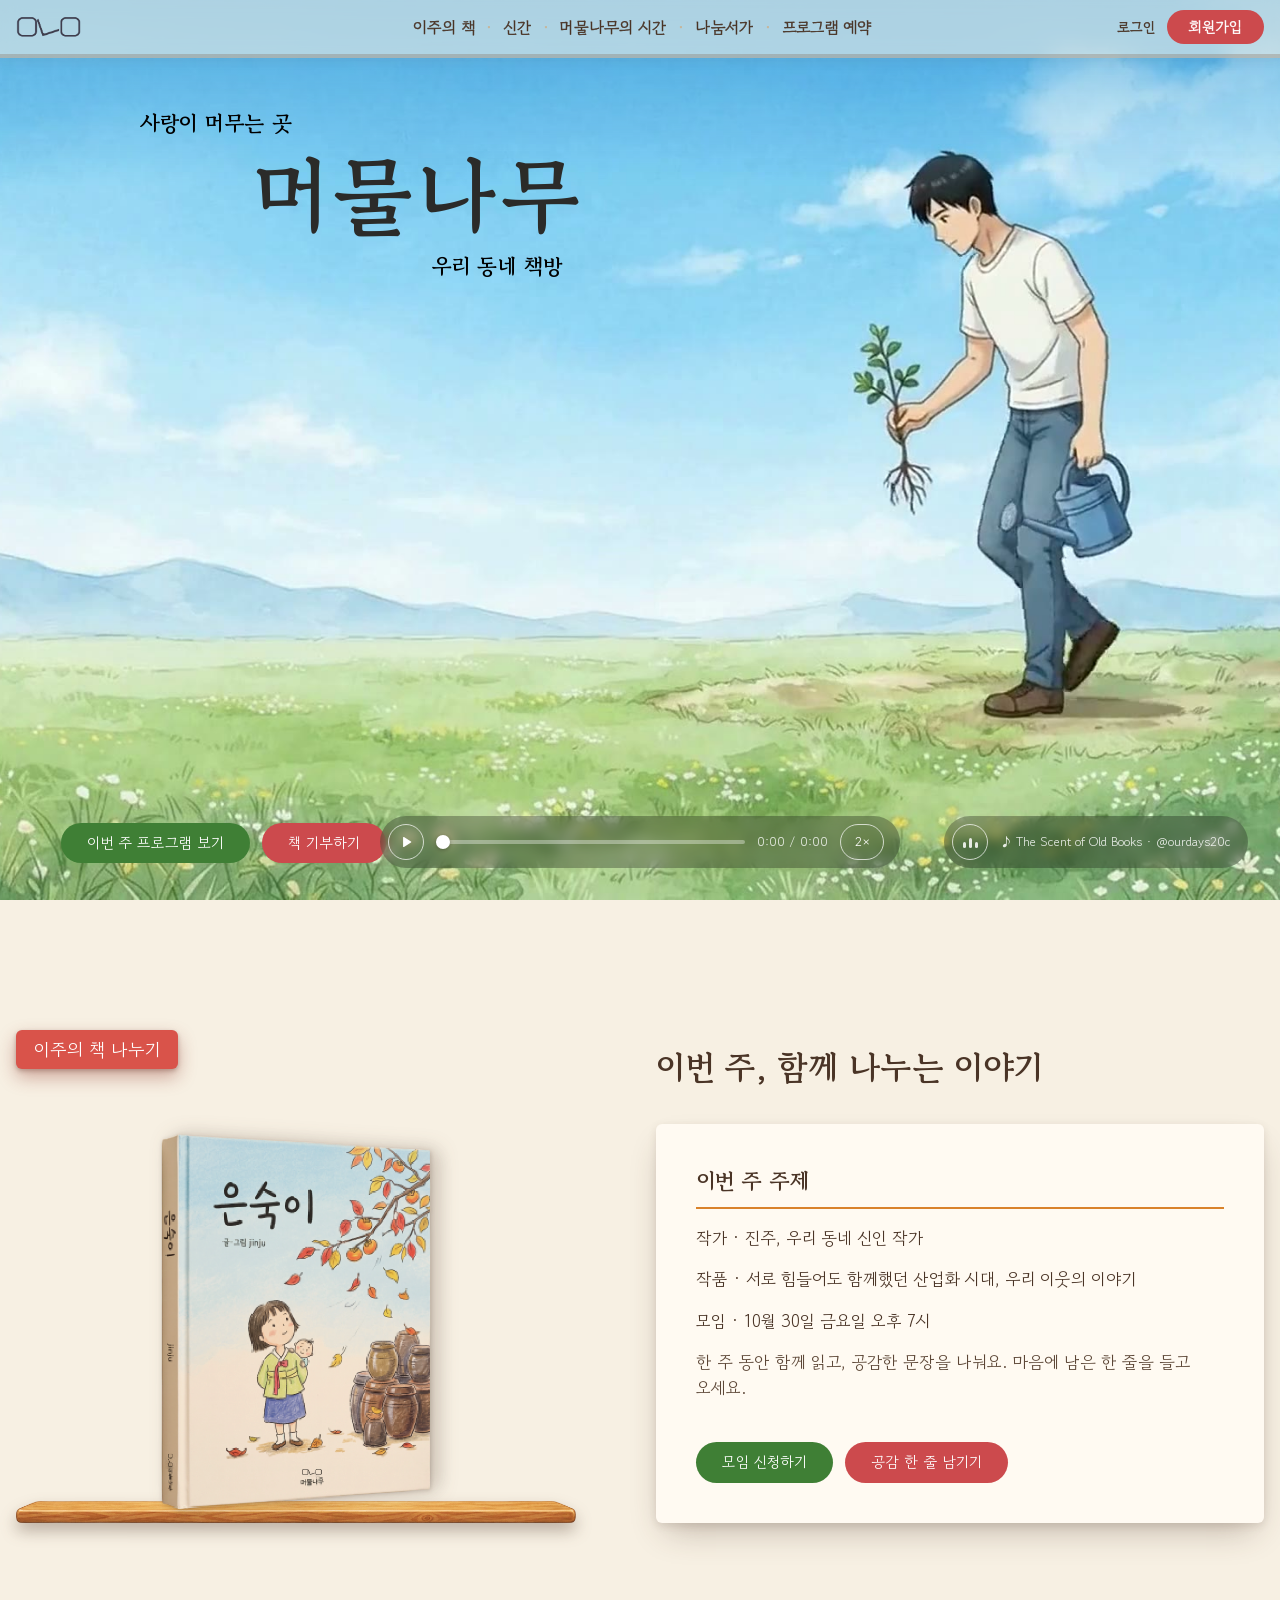
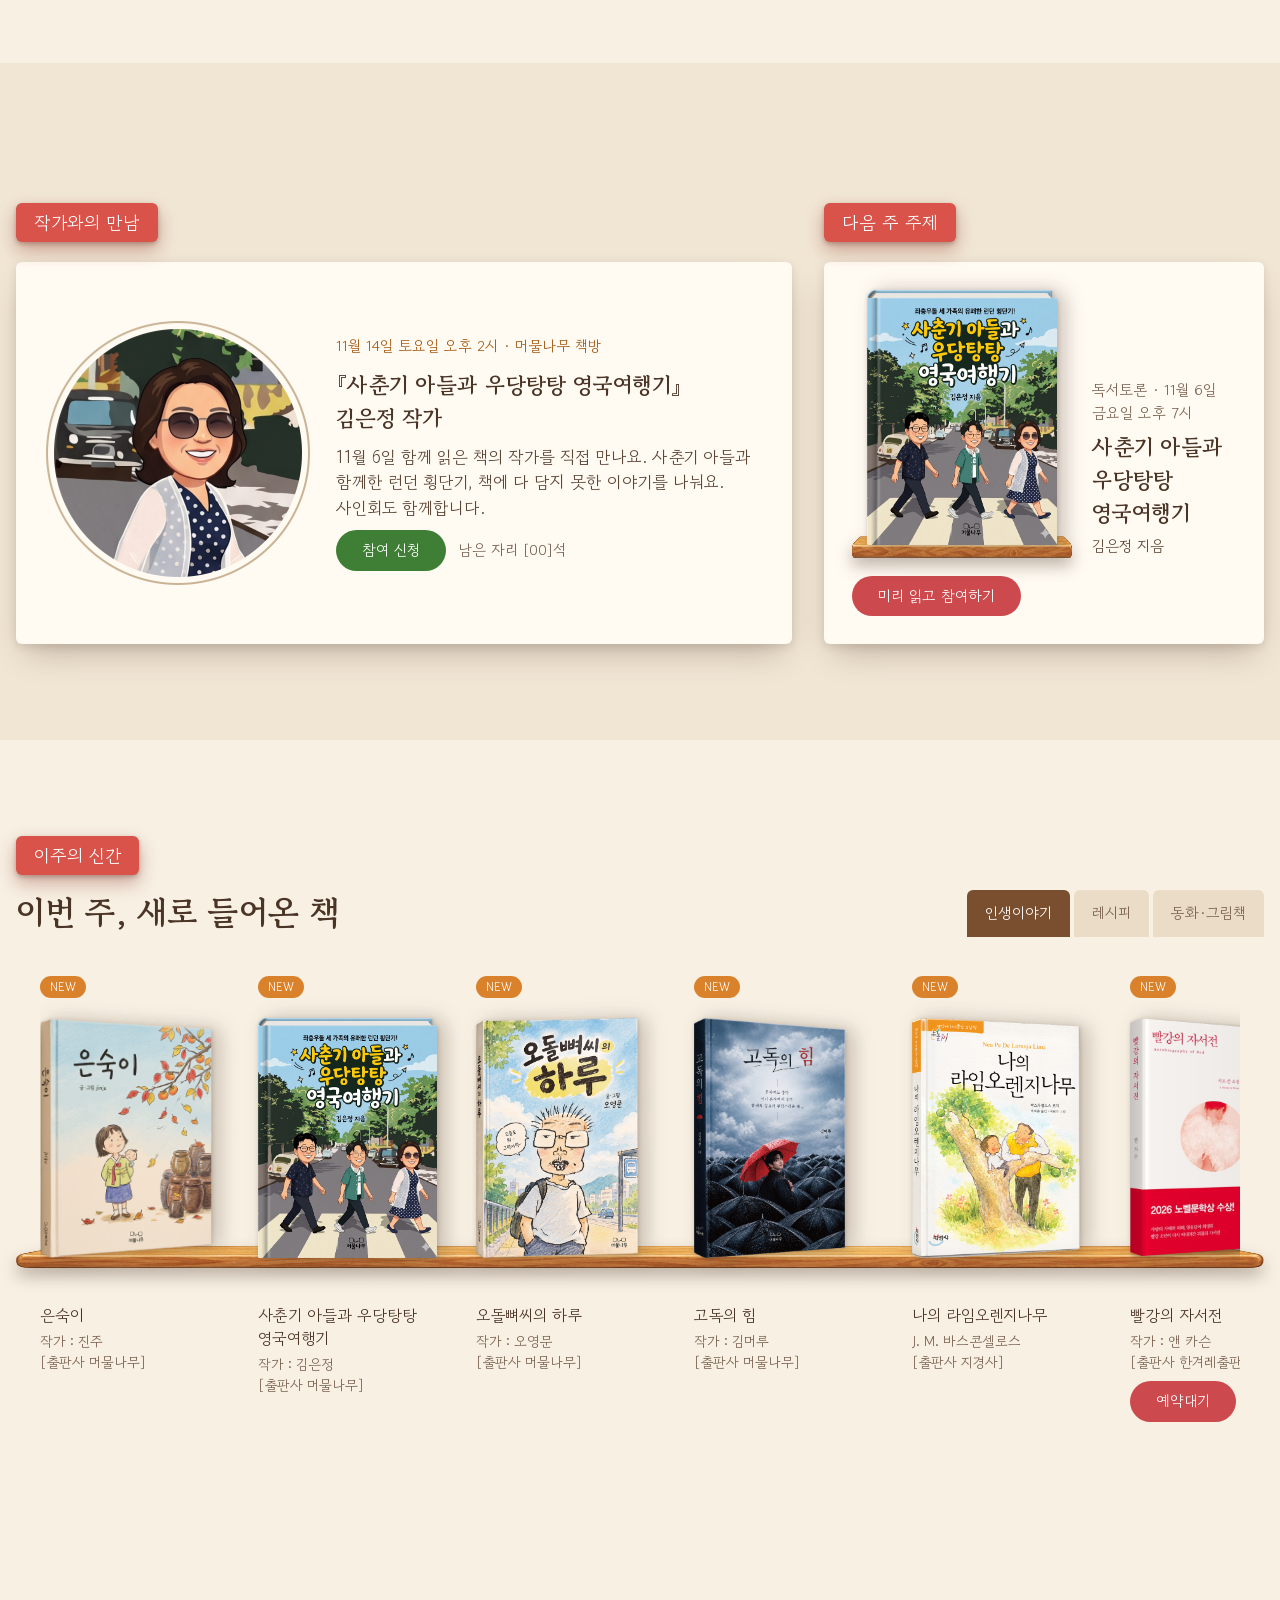
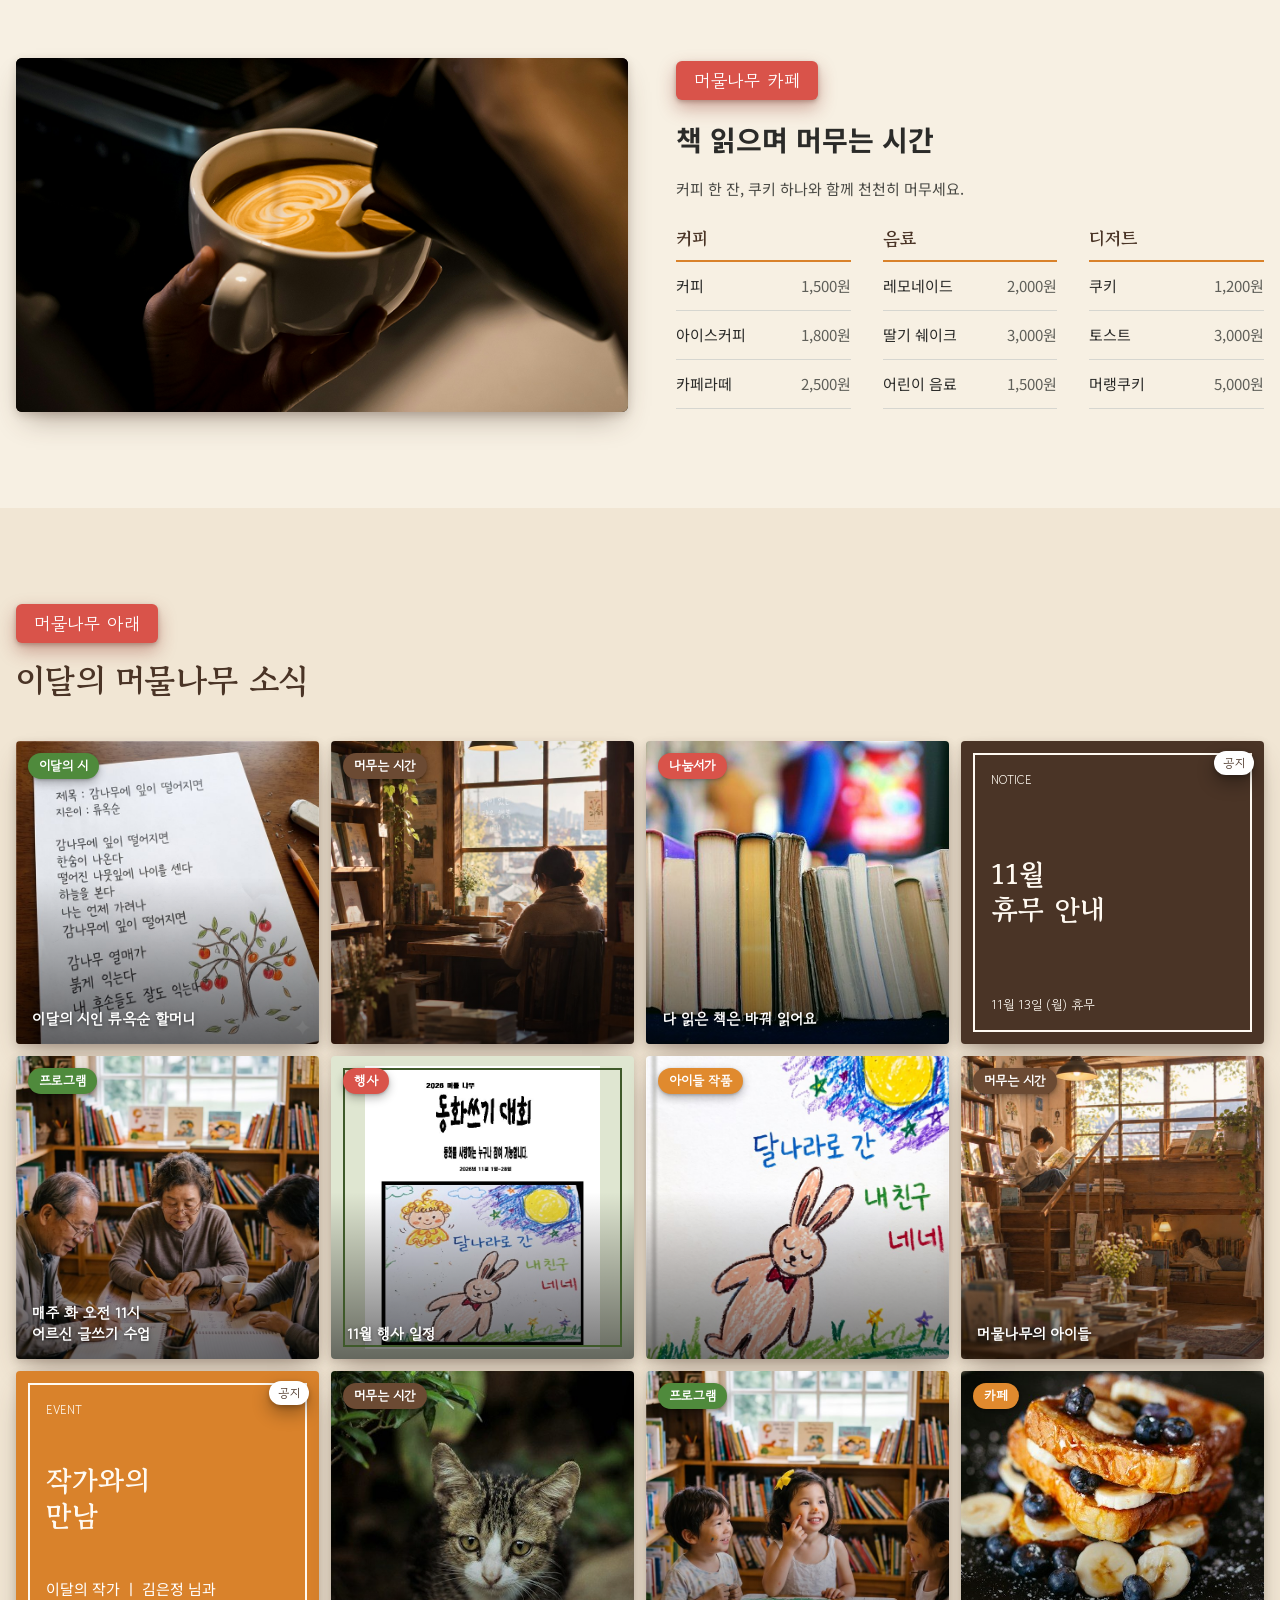
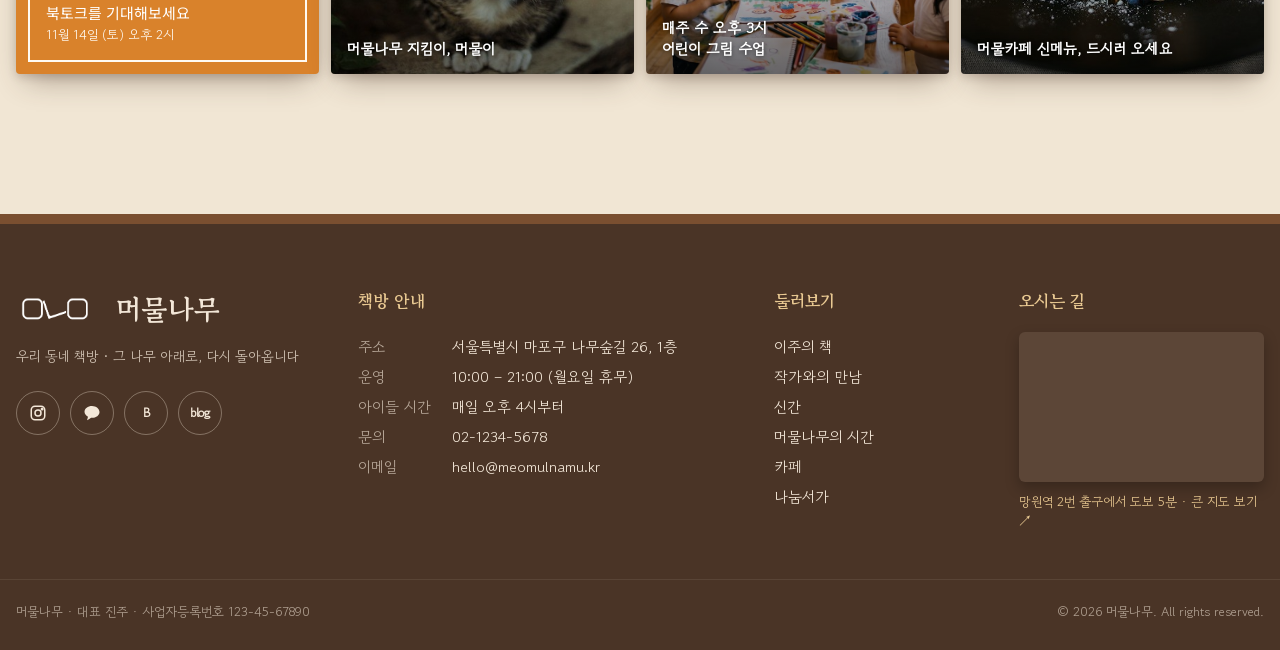
==== commit de67543f: "Hero: drop the floating scroll button; show the whole story on tall screens - Portrait/tall screens " ====
--- a/index.html
+++ b/index.html
@@ -16,7 +16,7 @@
   <header class="site-header is-over-hero">
     <div class="container header-inner">
       <a href="#" class="brand" aria-label="머물나무 홈">
-        <img src="images/logo/머물나무로고.png" alt="머물나무">
+        <img src="images/common/logo.png" alt="머물나무">
       </a>
       <nav class="gnb" id="gnb" aria-label="주요 메뉴">
         <a href="#this-week">이주의 책</a>
@@ -37,8 +37,8 @@
   <div class="hero-track">
   <section class="hero">
     <video class="hero-media" autoplay muted loop playsinline preload="auto"
-           poster="images/illustrations/hero-video-poster.jpg" aria-hidden="true">
-      <source src="videos/hero-meomul-1080-scrub.mp4" type="video/mp4">
+           poster="images/home/hero/hero-poster.jpg" aria-hidden="true">
+      <source src="media/hero-story.mp4" type="video/mp4">
     </video>
     <div class="hero-copy">
       <p class="hero-tagline" aria-live="polite"><span>사랑이 머무는 곳</span></p>
@@ -53,11 +53,7 @@
       <span class="sound-icon" aria-hidden="true"><i></i><i></i><i></i></span>
       <span class="sound-info"><span>♪ The Scent of Old Books · @ourdays20c</span></span>
     </button>
-    <audio class="hero-audio" src="videos/the-scent-of-old-books.mp3" loop preload="metadata"></audio>
-    <button type="button" class="scroll-btn" aria-label="다음 장면으로">
-      <span class="scroll-mouse" aria-hidden="true"><i></i></span>
-      <span class="scroll-text">SCROLL</span>
-    </button>
+    <audio class="hero-audio" src="media/the-scent-of-old-books.mp3" loop preload="metadata"></audio>
     <div class="video-bar">
       <button type="button" class="vb-play" aria-label="영상 일시정지" title="일시정지">
         <svg class="i-pause" width="14" height="14" viewBox="0 0 24 24" fill="currentColor" aria-hidden="true"><rect x="5" y="4" width="5" height="16" rx="1"/><rect x="14" y="4" width="5" height="16" rx="1"/></svg>
@@ -76,7 +72,7 @@
       <div class="week-left">
         <span class="label">이주의 책 나누기</span>
         <div class="shelf-book week-book">
-          <img src="images/books/은숙이_새로고-trim.png" alt="은숙이 표지">
+          <img src="images/home/books/eunsuki.png" alt="은숙이 표지">
           <div class="shelf"></div>
         </div>
       </div>
@@ -105,7 +101,7 @@
       <div>
         <span class="label">작가와의 만남</span>
         <div class="card author-card">
-          <img class="author-photo" src="images/illustrations/author-kim-eunjeong.png" alt="김은정 작가 일러스트">
+          <img class="author-photo" src="images/home/author/kim-eunjeong.png" alt="김은정 작가 일러스트">
           <div class="author-body">
             <p class="meta">11월 14일 토요일 오후 2시 · 머물나무 책방</p>
             <h3 class="card-title">『사춘기 아들과 우당탕탕 영국여행기』<br>김은정 작가</h3>
@@ -123,7 +119,7 @@
         <div class="card next-card">
           <div class="next-top">
             <div class="shelf-book shelf-book-sm">
-              <img src="images/books/book-uk-travel_새로고-trim.png" alt="사춘기 아들과 우당탕탕 영국여행기 표지">
+              <img src="images/home/books/uk-travel.png" alt="사춘기 아들과 우당탕탕 영국여행기 표지">
               <div class="shelf"></div>
             </div>
             <div class="next-info">
@@ -132,7 +128,7 @@
               <p class="author-name">김은정 지음</p>
             </div>
           </div>
-          <a href="#" class="btn btn-red">미리 읽고 참여하기</a>
+          <a href="#join" class="btn btn-red">미리 읽고 참여하기</a>
         </div>
       </div>
     </div>
@@ -157,56 +153,56 @@
         <div class="book-track">
           <article class="book" data-cat="life">
             <span class="badge-new">NEW</span>
-            <div class="book-cover"><img src="images/books/은숙이_새로고-trim.png" alt=""></div>
+            <div class="book-cover"><img src="images/home/books/eunsuki.png" alt=""></div>
             <h3>은숙이</h3>
             <p>작가 : 진주<br>[출판사 머물나무]</p>
           </article>
           <article class="book" data-cat="life">
             <span class="badge-new">NEW</span>
-            <div class="book-cover"><img src="images/books/book-uk-travel_새로고-trim.png" alt=""></div>
+            <div class="book-cover"><img src="images/home/books/uk-travel.png" alt=""></div>
             <h3>사춘기 아들과 우당탕탕 영국여행기</h3>
             <p>작가 : 김은정<br>[출판사 머물나무]</p>
           </article>
           <article class="book" data-cat="life">
             <span class="badge-new">NEW</span>
-            <div class="book-cover"><img src="images/books/오돌뼈씨의하루_새로고-trim.png" alt=""></div>
+            <div class="book-cover"><img src="images/home/books/odolbbyeo.png" alt=""></div>
             <h3>오돌뼈씨의 하루</h3>
             <p>작가 : 오영문<br>[출판사 머물나무]</p>
           </article>
           <article class="book" data-cat="life">
             <span class="badge-new">NEW</span>
-            <div class="book-cover"><img src="images/books/고독의힘_새로고-trim.png" alt=""></div>
+            <div class="book-cover"><img src="images/home/books/power-of-solitude.png" alt=""></div>
             <h3>고독의 힘</h3>
             <p>작가 : 김머루<br>[출판사 머물나무]</p>
           </article>
           <article class="book" data-cat="life">
             <span class="badge-new">NEW</span>
-            <div class="book-cover"><img src="images/books/라임오렌지나무-trim.png" alt=""></div>
+            <div class="book-cover"><img src="images/home/books/sweet-orange-tree.png" alt=""></div>
             <h3>나의 라임오렌지나무</h3>
             <p>J. M. 바스콘셀로스<br>[출판사 지경사]</p>
           </article>
           <article class="book" data-cat="life">
             <span class="badge-new">NEW</span>
-            <div class="book-cover"><img src="images/books/빨강의자서전_책_각도-trim.png" alt=""></div>
+            <div class="book-cover"><img src="images/home/books/autobiography-of-red.png" alt=""></div>
             <h3>빨강의 자서전</h3>
             <p>작가 : 앤 카슨<br>[출판사 한겨레출판]</p>
             <a href="#reserve" class="btn btn-red" data-book="빨강의 자서전 · 앤 카슨">예약대기</a>
           </article>
           <article class="book" data-cat="kids">
             <span class="badge-new">NEW</span>
-            <div class="book-cover"><img src="images/books/book-petit-nicolas.png" alt=""></div>
+            <div class="book-cover"><img src="images/home/books/petit-nicolas.png" alt=""></div>
             <h3>앙코르 꼬마 니콜라</h3>
             <p>르네 고시니 · 장자크 상페<br>[출판사 문학동네]</p>
           </article>
           <article class="book" data-cat="life">
             <span class="badge-new">NEW</span>
-            <div class="book-cover"><img src="images/books/book-boys-into-literature.png" alt=""></div>
+            <div class="book-cover"><img src="images/home/books/boys-into-literature.png" alt=""></div>
             <h3>이렇게까지 문학에 빠진 소년들</h3>
             <p>[작가] · [출판사]</p>
           </article>
           <article class="book" data-cat="recipe">
             <span class="badge-new">NEW</span>
-            <div class="book-cover"><img src="images/books/고독-trim.png" alt=""></div>
+            <div class="book-cover"><img src="images/home/books/snail-restaurant.png" alt=""></div>
             <h3>달팽이 식당</h3>
             <p>오가와 이토<br>[출판사]</p>
           </article>
@@ -222,7 +218,7 @@
   <section id="cafe" class="section section-cream cafe">
     <div class="cafe-layout">
       <div class="cafe-photo">
-        <img src="images/photos/cafe-latte-art.png" alt="라떼 아트를 그리는 커피 한 잔">
+        <img src="images/home/cafe/latte-art.png" alt="라떼 아트를 그리는 커피 한 잔">
       </div>
       <div class="cafe-body">
         <span class="label">머물나무 카페</span>
@@ -266,16 +262,16 @@
 
       <div class="tile-grid">
         <article class="tile tile-photo">
-          <img src="images/tiles/tile-program-grandma-poem.jpg" alt="류옥순 할머니가 쓴 시 「감나무에 잎이 떨어지면」">
+          <img src="images/home/news/grandma-poem.jpg" alt="류옥순 할머니가 쓴 시 「감나무에 잎이 떨어지면」">
           <span class="tile-badge b-green">이달의 시</span>
           <p class="tile-caption">이달의 시인 류옥순 할머니</p>
         </article>
         <article class="tile tile-photo">
-          <img src="images/tiles/tile-stay-window-reading.jpg" alt="창가에 앉아 책을 읽는 손님">
+          <img src="images/home/news/window-reading.jpg" alt="창가에 앉아 책을 읽는 손님">
           <span class="tile-badge b-brown">머무는 시간</span>
         </article>
         <article class="tile tile-photo">
-          <img src="images/tiles/tile-kids-book-swap.jpg" alt="나란히 꽂힌 헌책들">
+          <img src="images/home/news/book-swap.jpg" alt="나란히 꽂힌 헌책들">
           <span class="tile-badge b-red">나눔서가</span>
           <p class="tile-caption">다 읽은 책은 바꿔 읽어요</p>
         </article>
@@ -287,21 +283,21 @@
         </article>
 
         <article class="tile tile-photo">
-          <img src="images/tiles/tile-stay-seniors-writing-class.jpg" alt="책방에서 글쓰기 수업을 하는 어르신들">
+          <img src="images/home/news/seniors-writing-class.jpg" alt="책방에서 글쓰기 수업을 하는 어르신들">
           <span class="tile-badge b-green">프로그램</span>
           <p class="tile-caption">매주 화 오전 11시<br>어르신 글쓰기 수업</p>
         </article>
         <article class="tile tile-photo tile-contest">
-          <img src="images/tiles/tile-program-fairytale-contest.jpg" alt="2026 머물나무 동화쓰기 대회 포스터">
+          <img src="images/home/news/fairytale-contest.jpg" alt="2026 머물나무 동화쓰기 대회 포스터">
           <span class="tile-badge b-red">행사</span>
           <p class="tile-caption">11월 행사 일정</p>
         </article>
         <article class="tile tile-photo">
-          <img src="images/tiles/tile-kids-rabbit-drawing.jpg" alt="아이가 그린 「달나라로 간 내 친구 네네」 토끼 그림">
+          <img src="images/home/news/rabbit-drawing.jpg" alt="아이가 그린 「달나라로 간 내 친구 네네」 토끼 그림">
           <span class="tile-badge b-orange">아이들 작품</span>
         </article>
         <article class="tile tile-photo">
-          <img src="images/tiles/tile-stay-kids-reading-loft.jpg" alt="책방 다락에서 책을 읽는 아이들">
+          <img src="images/home/news/kids-reading-loft.jpg" alt="책방 다락에서 책을 읽는 아이들">
           <span class="tile-badge b-brown">머무는 시간</span>
           <p class="tile-caption">머물나무의 아이들</p>
         </article>
@@ -314,23 +310,60 @@
           <p class="tile-foot">11월 14일 (토) 오후 2시</p>
         </article>
         <article class="tile tile-photo">
-          <img src="images/tiles/tile-kids-cat-meomuri.jpg" alt="책방 고양이 머물이">
+          <img src="images/home/news/cat-meomuri.jpg" alt="책방 고양이 머물이">
           <span class="tile-badge b-brown">머무는 시간</span>
           <p class="tile-caption">머물나무 지킴이, 머물이</p>
         </article>
         <article class="tile tile-photo">
-          <img src="images/tiles/tile-program-kids-drawing-class.jpg" alt="그림 수업 중인 아이들">
+          <img src="images/home/news/kids-drawing-class.jpg" alt="그림 수업 중인 아이들">
           <span class="tile-badge b-green">프로그램</span>
           <p class="tile-caption">매주 수 오후 3시<br>어린이 그림 수업</p>
         </article>
         <article class="tile tile-photo">
-          <img src="images/tiles/tile-stay-cafe-french-toast.jpg" alt="블루베리와 바나나를 올린 프렌치토스트">
+          <img src="images/home/news/cafe-french-toast.jpg" alt="블루베리와 바나나를 올린 프렌치토스트">
           <span class="tile-badge b-orange">카페</span>
           <p class="tile-caption">머물카페 신메뉴, 드시러 오세요</p>
         </article>
       </div>
     </div>
   </section>
+
+  <!-- Next week's book club sign-up (modal) -->
+  <dialog class="booking-modal" id="join" aria-labelledby="join-title">
+    <button type="button" class="modal-close" aria-label="닫기">×</button>
+    <h2 class="booking-title" id="join-title">다음 주 독서토론 참여 신청</h2>
+    <p class="booking-lead">신청하시면 책을 미리 읽을 수 있도록 책방에서 따로 챙겨 두거나 대여해 드려요.</p>
+    <form class="donate-form join-form" method="dialog" novalidate>
+      <fieldset>
+        <legend>참여할 모임</legend>
+        <p class="reserve-book">사춘기 아들과 우당탕탕 영국여행기 · 김은정</p>
+        <p class="join-when">독서토론 · 11월 6일 금요일 오후 7시 · 머물나무 책방</p>
+        <div class="field-row">
+          <label><span class="lbl">인원 <span class="req">*</span></span><input type="number" name="people" min="1" max="5" value="1" required></label>
+          <label>책 준비
+            <select name="book">
+              <option>책을 미리 구매할게요</option>
+              <option>나눔서가에서 빌려 읽을게요</option>
+              <option>이미 가지고 있어요</option>
+            </select>
+          </label>
+        </div>
+      </fieldset>
+
+      <fieldset>
+        <legend>신청인 정보</legend>
+        <div class="field-row">
+          <label><span class="lbl">이름 <span class="req">*</span></span><input type="text" name="name" required autocomplete="name"></label>
+          <label><span class="lbl">연락처 <span class="req">*</span></span><input type="tel" name="phone" required placeholder="010-0000-0000" autocomplete="tel"></label>
+        </div>
+        <label>작가에게 묻고 싶은 것<textarea name="question" rows="2" placeholder="모임에서 나누고 싶은 질문을 미리 남겨 주세요"></textarea></label>
+      </fieldset>
+
+      <label class="choice agree"><input type="checkbox" name="agree" required> 모임 안내를 위한 개인정보(이름, 연락처) 수집에 동의해요. <span class="req">*</span></label>
+      <p class="form-error" role="alert" hidden></p>
+      <button type="submit" class="btn btn-red">참여 신청하기</button>
+    </form>
+  </dialog>
 
   <!-- Book reservation (modal) -->
   <dialog class="booking-modal" id="reserve" aria-labelledby="reserve-title">
@@ -372,13 +405,13 @@
     <div class="container footer-inner">
       <div class="footer-col footer-about">
         <a href="#" class="footer-logo">
-          <img src="images/logo/머물나무로고.png" alt="">
+          <img src="images/common/logo.png" alt="">
           <span>머물나무</span>
         </a>
         <p class="footer-slogan">우리 동네 책방 · 그 나무 아래로, 다시 돌아옵니다</p>
         <ul class="footer-social">
           <li>
-            <a href="#" aria-label="인스타그램 @meomul_namu" title="인스타그램">
+            <a href="https://www.instagram.com/jinju7080/" target="_blank" rel="noopener" aria-label="인스타그램 @jinju7080 (새 창)" title="인스타그램 @jinju7080">
               <svg width="18" height="18" viewBox="0 0 24 24" fill="none" stroke="currentColor" stroke-width="2" aria-hidden="true"><rect x="3" y="3" width="18" height="18" rx="5"/><circle cx="12" cy="12" r="4"/><circle cx="17.5" cy="6.5" r="1" fill="currentColor"/></svg>
             </a>
           </li>
@@ -442,6 +475,8 @@
   </footer>
 
   <script src="js/nav.js"></script>
+  <script src="js/auth-config.js"></script>
+  <script src="js/auth.js"></script>
   <script src="js/main.js"></script>
 </body>
 </html>
--- a/css/style.css
+++ b/css/style.css
@@ -363,49 +363,6 @@
 .sound-bar[aria-pressed="true"] .sound-icon i:nth-child(3) { height: 10px; animation-delay: -.6s; }
 .sound-bar[aria-pressed="true"] .sound-info { color: #fff; }
 .sound-bar[aria-pressed="true"] .sound-info span { animation: marquee 12s linear infinite; }
-/* Scroll button: mouse icon with a moving wheel, sits above the video bar */
-.scroll-btn {
-  position: absolute;
-  left: 50%;
-  bottom: 104px;
-  z-index: 3;
-  display: flex;
-  flex-direction: column;
-  align-items: center;
-  gap: 6px;
-  padding: 6px 10px;
-  border: 0;
-  background: none;
-  color: #fff;
-  text-shadow: 0 1px 4px rgba(0, 0, 0, .35);
-  transform: translateX(-50%);
-  animation: scroll-bob 2s ease-in-out infinite;
-}
-.scroll-mouse {
-  position: relative;
-  width: 26px;
-  height: 40px;
-  border: 2px solid #fff;
-  border-radius: 14px;
-  box-shadow: 0 1px 6px rgba(0, 0, 0, .25);
-}
-.scroll-mouse i {
-  position: absolute;
-  left: 50%;
-  top: 7px;
-  width: 4px;
-  height: 8px;
-  margin-left: -2px;
-  border-radius: 2px;
-  background: #fff;
-  animation: scroll-wheel 1.6s ease-in-out infinite;
-}
-.scroll-text { font-size: 12px; letter-spacing: .2em; }
-.scroll-btn:hover .scroll-mouse { background: rgba(255, 255, 255, .18); }
-@keyframes scroll-wheel { 0% { opacity: 0; transform: translateY(0); } 30% { opacity: 1; } 100% { opacity: 0; transform: translateY(12px); } }
-@keyframes scroll-bob { 0%, 100% { transform: translate(-50%, 0); } 50% { transform: translate(-50%, 6px); } }
-@media (prefers-reduced-motion: reduce) { .scroll-btn, .scroll-mouse i { animation: none; } }
-
 /* Hero video controls (bottom centre) */
 .video-bar {
   position: absolute;
@@ -483,7 +440,7 @@
 .shelf {
   width: 100%;
   height: 22px;
-  background: url("../images/decorations/shelf-board.png") center / 100% 100% no-repeat;
+  background: url("../images/common/shelf-board.png") center / 100% 100% no-repeat;
   filter: drop-shadow(0 8px 8px rgba(74, 51, 38, .35));
 }
 /* card runs from the section title down to the shelf */
@@ -1088,6 +1045,7 @@
   font-size: 26px;
   line-height: 1;
 }
+.join-when { margin-top: -4px; color: #a65a14; font-size: 14px; }
 .reserve-book { padding: 12px 16px; border-radius: 6px; background: var(--sand); font-family: var(--serif); font-size: 18px; font-weight: 700; }
 .modal-close:hover { background: rgba(74, 51, 38, .16); }
 @media (max-width: 640px) {
@@ -1095,6 +1053,47 @@
   .booking-modal { padding: 26px 20px; }
 }
 @media (prefers-reduced-motion: reduce) { .booking-modal[open] { animation: none; } }
+
+/* ===== 로그인 · 회원가입 ===== */
+.auth-modal { width: min(520px, calc(100% - 32px)); }
+.auth-form[hidden], .auth-done[hidden] { display: none; } /* .donate-form sets display: flex */
+.auth-tabs { display: grid; grid-template-columns: 1fr 1fr; margin: 18px 0 22px; border-bottom: 2px solid var(--line); }
+.auth-tabs button { padding: 12px 0; border: 0; background: none; font-size: 16px; color: var(--ink-soft); border-bottom: 3px solid transparent; margin-bottom: -2px; }
+.auth-tabs button[aria-selected="true"] { color: var(--ink); font-weight: 700; border-bottom-color: var(--btn-red); }
+.auth-form .btn { align-self: stretch; }
+.social-login { display: flex; flex-direction: column; gap: 10px; }
+.btn-social {
+  display: flex; align-items: center; justify-content: center; gap: 10px;
+  min-height: 48px; border-radius: 999px; font-size: 15px; font-weight: 700;
+  -webkit-text-stroke: 0; transition: filter .2s;
+}
+.btn-social:hover { filter: brightness(.96); }
+.btn-google { border: 1px solid #dadce0; background: #fff; color: #3c4043; }
+.btn-google .social-logo { font-family: Arial, sans-serif; font-size: 18px; color: #4285f4; }
+.btn-kakao { border: 0; background: #fee500; color: rgba(0, 0, 0, .85); }
+.social-or { display: flex; align-items: center; gap: 12px; margin: 6px 0 2px; color: var(--ink-soft); font-size: 13px; }
+.social-or::before, .social-or::after { content: ""; flex: 1; height: 1px; background: var(--line); }
+/* 시연 모드 sign-in step */
+.demo-sso { display: flex; flex-direction: column; gap: 12px; padding-top: 4px; }
+.demo-tag { align-self: flex-start; padding: 2px 10px; border-radius: 999px; background: var(--sand); color: var(--ink-soft); font-size: 12px; }
+.demo-sso h3 { display: flex; align-items: center; gap: 10px; font-size: 22px; }
+.demo-google .social-logo { font-family: Arial, sans-serif; color: #4285f4; font-weight: 700; }
+.demo-sub { color: var(--ink-body); font-size: 15px; }
+.demo-accounts { border: 1px solid var(--line); border-radius: 10px; overflow: hidden; }
+.demo-accounts li + li { border-top: 1px solid var(--line); }
+.demo-accounts button { display: flex; align-items: center; gap: 14px; width: 100%; padding: 14px 16px; border: 0; background: #fff; text-align: left; }
+.demo-accounts button:hover { background: #f6f1e8; }
+.demo-accounts small { display: block; color: var(--ink-soft); font-size: 13px; }
+.demo-avatar { display: grid; place-items: center; flex: none; width: 36px; height: 36px; border-radius: 50%; background: #4285f4; color: #fff; font-weight: 700; }
+.demo-consent { padding: 14px 16px; border-radius: 10px; background: #fff; border: 1px solid var(--line); color: var(--ink-body); font-size: 15px; line-height: 2; }
+.demo-back { align-self: center; border: 0; background: none; color: var(--ink-soft); font-size: 14px; text-decoration: underline; }
+.auth-hint { margin-top: -6px; color: var(--ink-soft); font-size: 13px; }
+.auth-switch { text-align: center; color: var(--ink-soft); font-size: 14px; }
+.auth-switch button { border: 0; background: none; padding: 0; color: var(--green); font-size: 14px; text-decoration: underline; }
+.user-chip { display: inline-flex; align-items: center; gap: 8px; font-size: 15px; color: var(--ink); -webkit-text-stroke: .45px currentColor; }
+.user-avatar { display: grid; place-items: center; width: 30px; height: 30px; border-radius: 50%; background: var(--btn-green); color: #fff; font-size: 14px; -webkit-text-stroke: 0; }
+.logout { border: 0; background: none; padding: 6px 4px; color: var(--ink-soft); }
+.logout:hover { color: var(--ink); }
 
 /* ===== Footer ===== */
 .site-footer {
@@ -1213,8 +1212,6 @@
   .btn-sm { padding: 5px 16px; }
   .sound-bar { left: 16px; right: auto; bottom: 24px; }
   .video-bar { bottom: 140px; }
-  .scroll-btn { bottom: 204px; }
-  .scroll-text { display: none; }
   .vb-time { display: none; }
   .sound-info { width: 180px; }
   .author-card { flex-direction: column; align-items: flex-start; padding: 24px 20px; }
@@ -1235,3 +1232,34 @@
   .footer-inner { grid-template-columns: minmax(0, 1fr); gap: 36px; }
   .footer-bottom { flex-direction: column; }
 }
+
+/* Tall / portrait screens: don't stretch the video to the screen height (that crops the
+   sides and hides scenes like the couple on the left). Lay it across the bottom at near
+   full width and let the sky colour carry on above it. */
+@media (max-aspect-ratio: 3/2) {
+  .hero { background: linear-gradient(#52ace0, #8ccbea 55%, #b6dfed); }
+  .hero-media {
+    top: auto;
+    bottom: 0;
+    left: -15%;
+    width: 130%; /* trims 11.5% off each side at most */
+    height: auto;
+    aspect-ratio: 16 / 9;
+    object-fit: cover;
+    object-position: 50% 50%;
+    -webkit-mask-image: linear-gradient(transparent, #000 24%);
+    mask-image: linear-gradient(transparent, #000 24%);
+  }
+}
+
+/* tablet & small laptop: the centred video bar would sit on the hero buttons — lift it */
+@media (max-width: 1024px) {
+  .video-bar { bottom: 96px; }
+}
+/* phones in portrait: the video is a strip along the bottom (73vw tall),
+   so stack the controls in the sky just above it instead of over the picture */
+@media (max-width: 640px) and (max-aspect-ratio: 3/2) {
+  .sound-bar { bottom: calc(73vw + 14px); }
+  .video-bar { bottom: calc(73vw + 74px); }
+  .hero-actions { bottom: calc(73vw + 132px); }
+}
